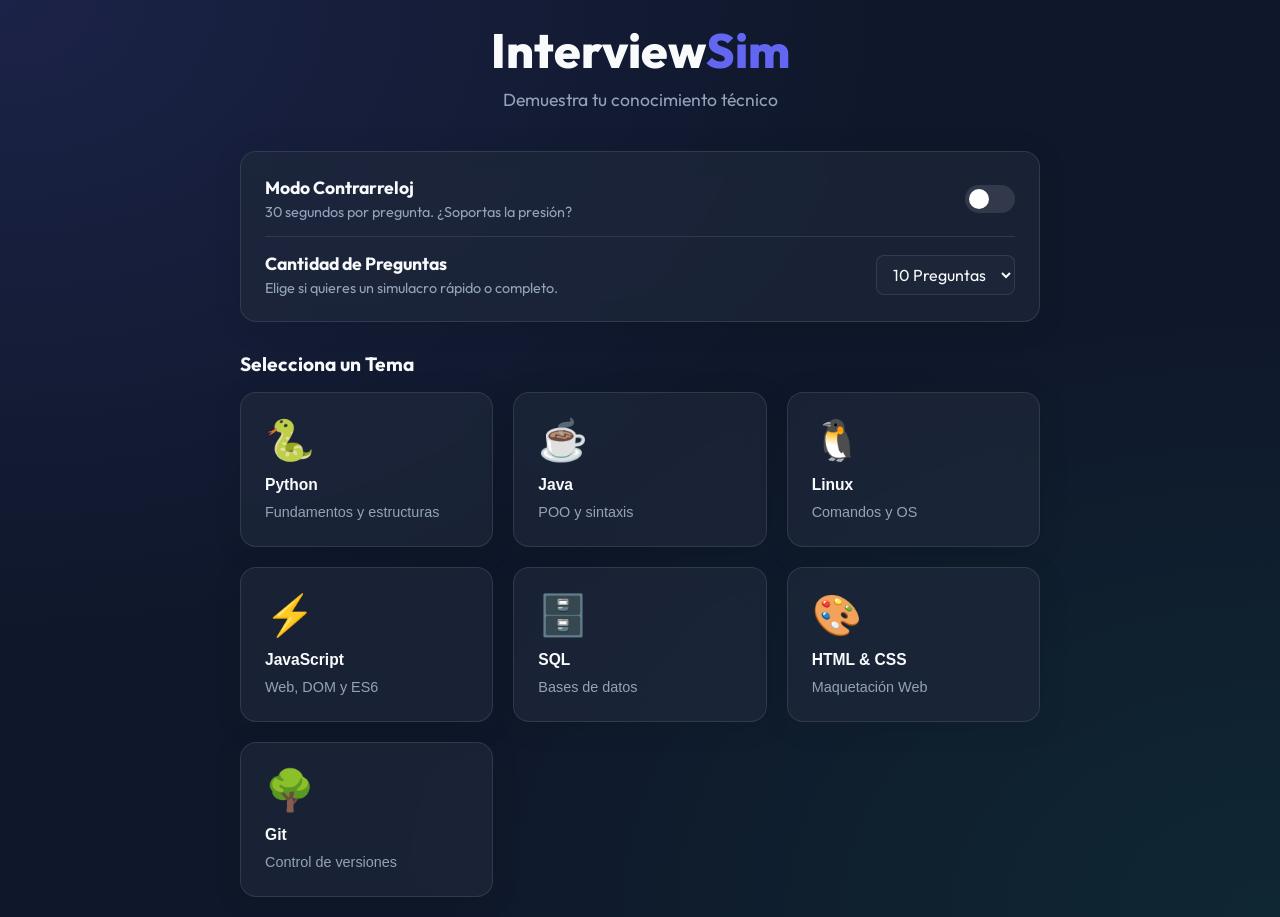
==== index.html @ ab964ead "Primera subida de datos" ====
<!DOCTYPE html>
<html lang="es">
<head>
    <meta charset="UTF-8">
    <meta name="viewport" content="width=device-width, initial-scale=1.0">
    <title>InterviewSim | Simulador de Entrevistas</title>
    <link href="https://fonts.googleapis.com/css2?family=Outfit:wght@300;400;600;800&display=swap" rel="stylesheet">
    <link rel="stylesheet" href="style.css">
</head>
<body>
    <div id="app-container">
        
        <!-- Pantalla de Inicio -->
        <div id="start-screen" class="screen active">
            <header>
                <h1>Interview<span class="highlight">Sim</span></h1>
                <p>Demuestra tu conocimiento técnico</p>
            </header>
            
            <div class="settings-card glass-panel">
                <div class="setting-row">
                    <div class="setting-info">
                        <h3>Modo Contrarreloj</h3>
                        <p>30 segundos por pregunta. ¿Soportas la presión?</p>
                    </div>
                    <label class="switch">
                        <input type="checkbox" id="timer-toggle">
                        <span class="slider round"></span>
                    </label>
                </div>
                <div class="setting-row" style="margin-top: 15px; border-top: 1px solid rgba(255,255,255,0.1); padding-top: 15px;">
                    <div class="setting-info">
                        <h3>Cantidad de Preguntas</h3>
                        <p>Elige si quieres un simulacro rápido o completo.</p>
                    </div>
                    <select id="question-count-select" class="custom-select">
                        <option value="5">5 Preguntas</option>
                        <option value="10" selected>10 Preguntas</option>
                    </select>
                </div>
            </div>

            <h3 class="section-title">Selecciona un Tema</h3>
            <div class="topics-grid">
                <button class="topic-card glass-panel" data-topic="python">
                    <div class="icon">🐍</div>
                    <h3>Python</h3>
                    <p>Fundamentos y estructuras</p>
                </button>
                <button class="topic-card glass-panel" data-topic="java">
                    <div class="icon">☕</div>
                    <h3>Java</h3>
                    <p>POO y sintaxis</p>
                </button>
                <button class="topic-card glass-panel" data-topic="linux">
                    <div class="icon">🐧</div>
                    <h3>Linux</h3>
                    <p>Comandos y OS</p>
                </button>
                <button class="topic-card glass-panel" data-topic="javascript">
                    <div class="icon">⚡</div>
                    <h3>JavaScript</h3>
                    <p>Web, DOM y ES6</p>
                </button>
                <button class="topic-card glass-panel" data-topic="sql">
                    <div class="icon">🗄️</div>
                    <h3>SQL</h3>
                    <p>Bases de datos</p>
                </button>
                <button class="topic-card glass-panel" data-topic="htmlcss">
                    <div class="icon">🎨</div>
                    <h3>HTML & CSS</h3>
                    <p>Maquetación Web</p>
                </button>
                <button class="topic-card glass-panel" data-topic="git">
                    <div class="icon">🌳</div>
                    <h3>Git</h3>
                    <p>Control de versiones</p>
                </button>
            </div>
        </div>

        <!-- Pantalla de Pregunta -->
        <div id="quiz-screen" class="screen">
            <div class="quiz-header">
                <div class="progress-info">
                    <span id="question-counter">Pregunta 1 de 5</span>
                    <span id="topic-badge" class="badge">Tema</span>
                </div>
                <div class="progress-bar-bg">
                    <div id="progress-bar-fill"></div>
                </div>
                <div id="timer-container" class="timer-badge hidden">
                    ⏱ <span id="timer-display">30</span>s
                </div>
            </div>
            
            <div class="question-container glass-panel">
                <h2 id="question-text">¿Cargando pregunta?</h2>
                <div id="options-container" class="options-grid">
                    <!-- Opciones inyectadas por JS -->
                </div>
                <div id="feedback-container" class="feedback hidden">
                    <div id="feedback-icon"></div>
                    <p id="feedback-text"></p>
                </div>
            </div>
            
            <div class="quiz-footer">
                <button id="next-btn" class="btn primary hidden">Siguiente</button>
            </div>
        </div>

        <!-- Pantalla de Resultados -->
        <div id="result-screen" class="screen">
            <div class="result-card glass-panel">
                <h2>¡Simulación Finalizada!</h2>
                
                <div class="score-circle">
                    <div class="score-content">
                        <span id="score-number">0</span>
                        <span class="score-divisor">/</span>
                        <span id="total-number">0</span>
                    </div>
                </div>
                
                <h3 id="score-message">Evaluando tu perfil...</h3>
                
                <div id="review-container" class="review-section">
                    <h4>Desglose Técnico:</h4>
                    <div id="review-list">
                        <!-- Items de revisión inyectados por JS -->
                    </div>
                </div>

                <button id="restart-btn" class="btn primary full-width">Volver al Inicio</button>
            </div>
        </div>

    </div>
    
    <script src="data.js"></script>
    <script src="app.js"></script>
</body>
</html>
---- style.css ----
:root {
    --bg-color: #0f172a;
    --panel-bg: rgba(30, 41, 59, 0.7);
    --panel-border: rgba(255, 255, 255, 0.1);
    --text-primary: #f8fafc;
    --text-secondary: #94a3b8;
    --primary-color: #6366f1;
    --primary-hover: #4f46e5;
    --success-color: #10b981;
    --danger-color: #ef4444;
    --font-main: 'Outfit', sans-serif;
}

* {
    box-sizing: border-box;
    margin: 0;
    padding: 0;
}

body {
    font-family: var(--font-main);
    background-color: var(--bg-color);
    color: var(--text-primary);
    min-height: 100vh;
    display: flex;
    justify-content: center;
    align-items: center;
    background-image: 
        radial-gradient(at 0% 0%, rgba(99, 102, 241, 0.15) 0px, transparent 50%),
        radial-gradient(at 100% 100%, rgba(16, 185, 129, 0.1) 0px, transparent 50%);
    padding: 20px;
}

#app-container {
    width: 100%;
    max-width: 800px;
    position: relative;
    min-height: 500px;
}

.screen {
    display: none;
    animation: fadeIn 0.4s ease-out;
}

.screen.active {
    display: block;
}

@keyframes fadeIn {
    from { opacity: 0; transform: translateY(10px); }
    to { opacity: 1; transform: translateY(0); }
}

/* Glassmorphism utility */
.glass-panel {
    background: var(--panel-bg);
    backdrop-filter: blur(12px);
    -webkit-backdrop-filter: blur(12px);
    border: 1px solid var(--panel-border);
    border-radius: 16px;
    padding: 24px;
    box-shadow: 0 4px 30px rgba(0, 0, 0, 0.1);
}

header {
    text-align: center;
    margin-bottom: 40px;
}

h1 {
    font-size: 3rem;
    font-weight: 800;
    margin-bottom: 8px;
}

.highlight {
    color: var(--primary-color);
}

header p {
    color: var(--text-secondary);
    font-size: 1.1rem;
}

/* Settings */
.settings-card {
    margin-bottom: 30px;
}

.setting-row {
    display: flex;
    justify-content: space-between;
    align-items: center;
}

.setting-info h3 {
    margin-bottom: 4px;
    font-size: 1.1rem;
}

.setting-info p {
    color: var(--text-secondary);
    font-size: 0.9rem;
}

/* Toggle Switch */
.switch {
    position: relative;
    display: inline-block;
    width: 50px;
    height: 28px;
}

.switch input {
    opacity: 0;
    width: 0;
    height: 0;
}

.slider {
    position: absolute;
    cursor: pointer;
    top: 0; left: 0; right: 0; bottom: 0;
    background-color: var(--panel-border);
    transition: .4s;
}

.slider:before {
    position: absolute;
    content: "";
    height: 20px;
    width: 20px;
    left: 4px;
    bottom: 4px;
    background-color: white;
    transition: .4s;
}

input:checked + .slider {
    background-color: var(--primary-color);
}

input:checked + .slider:before {
    transform: translateX(22px);
}

.slider.round {
    border-radius: 34px;
}

.slider.round:before {
    border-radius: 50%;
}

/* Custom Select */
.custom-select {
    background: var(--panel-bg);
    color: var(--text-primary);
    border: 1px solid var(--panel-border);
    padding: 8px 12px;
    border-radius: 8px;
    font-family: var(--font-main);
    font-size: 1rem;
    outline: none;
    cursor: pointer;
}

.custom-select option {
    background: var(--bg-color);
    color: var(--text-primary);
}

/* Topics Grid */
.section-title {
    margin-bottom: 16px;
    font-size: 1.2rem;
}

.topics-grid {
    display: grid;
    grid-template-columns: repeat(auto-fit, minmax(200px, 1fr));
    gap: 20px;
}

.topic-card {
    cursor: pointer;
    text-align: left;
    color: inherit;
    transition: transform 0.2s, border-color 0.2s;
    display: block;
    width: 100%;
}

.topic-card:hover {
    transform: translateY(-5px);
    border-color: var(--primary-color);
}

.topic-card .icon {
    font-size: 2.5rem;
    margin-bottom: 12px;
}

.topic-card h3 {
    margin-bottom: 8px;
}

.topic-card p {
    color: var(--text-secondary);
    font-size: 0.9rem;
    line-height: 1.4;
}

/* Quiz Screen */
.quiz-header {
    display: flex;
    flex-wrap: wrap;
    justify-content: space-between;
    align-items: center;
    margin-bottom: 24px;
    gap: 12px;
}

.progress-info {
    display: flex;
    align-items: center;
    gap: 12px;
    width: 100%;
}

.badge {
    background: var(--primary-color);
    padding: 4px 10px;
    border-radius: 20px;
    font-size: 0.8rem;
    font-weight: 600;
}

.progress-bar-bg {
    width: 100%;
    height: 8px;
    background: var(--panel-bg);
    border-radius: 4px;
    overflow: hidden;
    margin-top: 10px;
}

#progress-bar-fill {
    height: 100%;
    background: var(--primary-color);
    width: 0%;
    transition: width 0.3s ease;
}

.timer-badge {
    background: rgba(239, 68, 68, 0.2);
    color: #fca5a5;
    padding: 6px 12px;
    border-radius: 20px;
    font-weight: bold;
    border: 1px solid rgba(239, 68, 68, 0.4);
}

.timer-badge.warning {
    animation: pulse 1s infinite;
}

@keyframes pulse {
    0% { opacity: 1; }
    50% { opacity: 0.5; }
    100% { opacity: 1; }
}

.question-container {
    margin-bottom: 24px;
}

#question-text {
    font-size: 1.4rem;
    margin-bottom: 24px;
    line-height: 1.4;
}

.options-grid {
    display: flex;
    flex-direction: column;
    gap: 12px;
}

.option-btn {
    background: var(--panel-bg);
    border: 1px solid var(--panel-border);
    color: var(--text-primary);
    padding: 16px 20px;
    border-radius: 12px;
    text-align: left;
    font-family: var(--font-main);
    font-size: 1rem;
    cursor: pointer;
    transition: all 0.2s;
}

.option-btn:hover:not(:disabled) {
    background: rgba(255, 255, 255, 0.05);
    border-color: var(--text-secondary);
}

.option-btn:disabled {
    cursor: not-allowed;
    opacity: 0.8;
}

.option-btn.correct {
    background: rgba(16, 185, 129, 0.2);
    border-color: var(--success-color);
}

.option-btn.wrong {
    background: rgba(239, 68, 68, 0.2);
    border-color: var(--danger-color);
}

.feedback {
    margin-top: 20px;
    padding: 16px;
    border-radius: 12px;
    background: rgba(255,255,255,0.05);
    border-left: 4px solid var(--primary-color);
}

.feedback p {
    line-height: 1.5;
}

.btn {
    font-family: var(--font-main);
    padding: 14px 28px;
    border-radius: 12px;
    border: none;
    font-size: 1.1rem;
    font-weight: 600;
    cursor: pointer;
    transition: background 0.2s, transform 0.1s;
}

.btn:active {
    transform: scale(0.98);
}

.btn.primary {
    background: var(--primary-color);
    color: white;
}

.btn.primary:hover {
    background: var(--primary-hover);
}

.btn.full-width {
    width: 100%;
}

.hidden {
    display: none !important;
}

.quiz-footer {
    display: flex;
    justify-content: flex-end;
}

/* Result Screen */
.result-card {
    text-align: center;
}

.score-circle {
    width: 150px;
    height: 150px;
    border-radius: 50%;
    background: conic-gradient(var(--primary-color) 0%, transparent 0%);
    margin: 30px auto;
    display: flex;
    align-items: center;
    justify-content: center;
    position: relative;
}

.score-circle::before {
    content: "";
    position: absolute;
    inset: 10px;
    background: var(--panel-bg); /* Adjusted so it looks better inside glass panel */
    border-radius: 50%;
}

.score-content {
    position: relative;
    z-index: 1;
    font-size: 2.5rem;
    font-weight: 800;
}

.score-divisor {
    font-size: 1.5rem;
    color: var(--text-secondary);
}

#total-number {
    font-size: 1.5rem;
    color: var(--text-secondary);
}

#score-message {
    margin-bottom: 30px;
    color: var(--text-secondary);
}

.review-section {
    text-align: left;
    margin-bottom: 30px;
    max-height: 300px;
    overflow-y: auto;
    padding-right: 10px;
}

.review-section h4 {
    margin-bottom: 15px;
}

.review-item {
    background: rgba(0,0,0,0.2);
    padding: 15px;
    border-radius: 8px;
    margin-bottom: 10px;
    border-left: 4px solid var(--danger-color);
}

.review-item.correct {
    border-left-color: var(--success-color);
}

.review-item p {
    margin-bottom: 8px;
    font-size: 0.95rem;
}

.review-item .explanation {
    color: var(--text-secondary);
    font-size: 0.85rem;
}

/* Custom scrollbar for review section */
.review-section::-webkit-scrollbar {
    width: 6px;
}
.review-section::-webkit-scrollbar-track {
    background: rgba(255,255,255,0.05);
    border-radius: 4px;
}
.review-section::-webkit-scrollbar-thumb {
    background: var(--primary-color);
    border-radius: 4px;
}
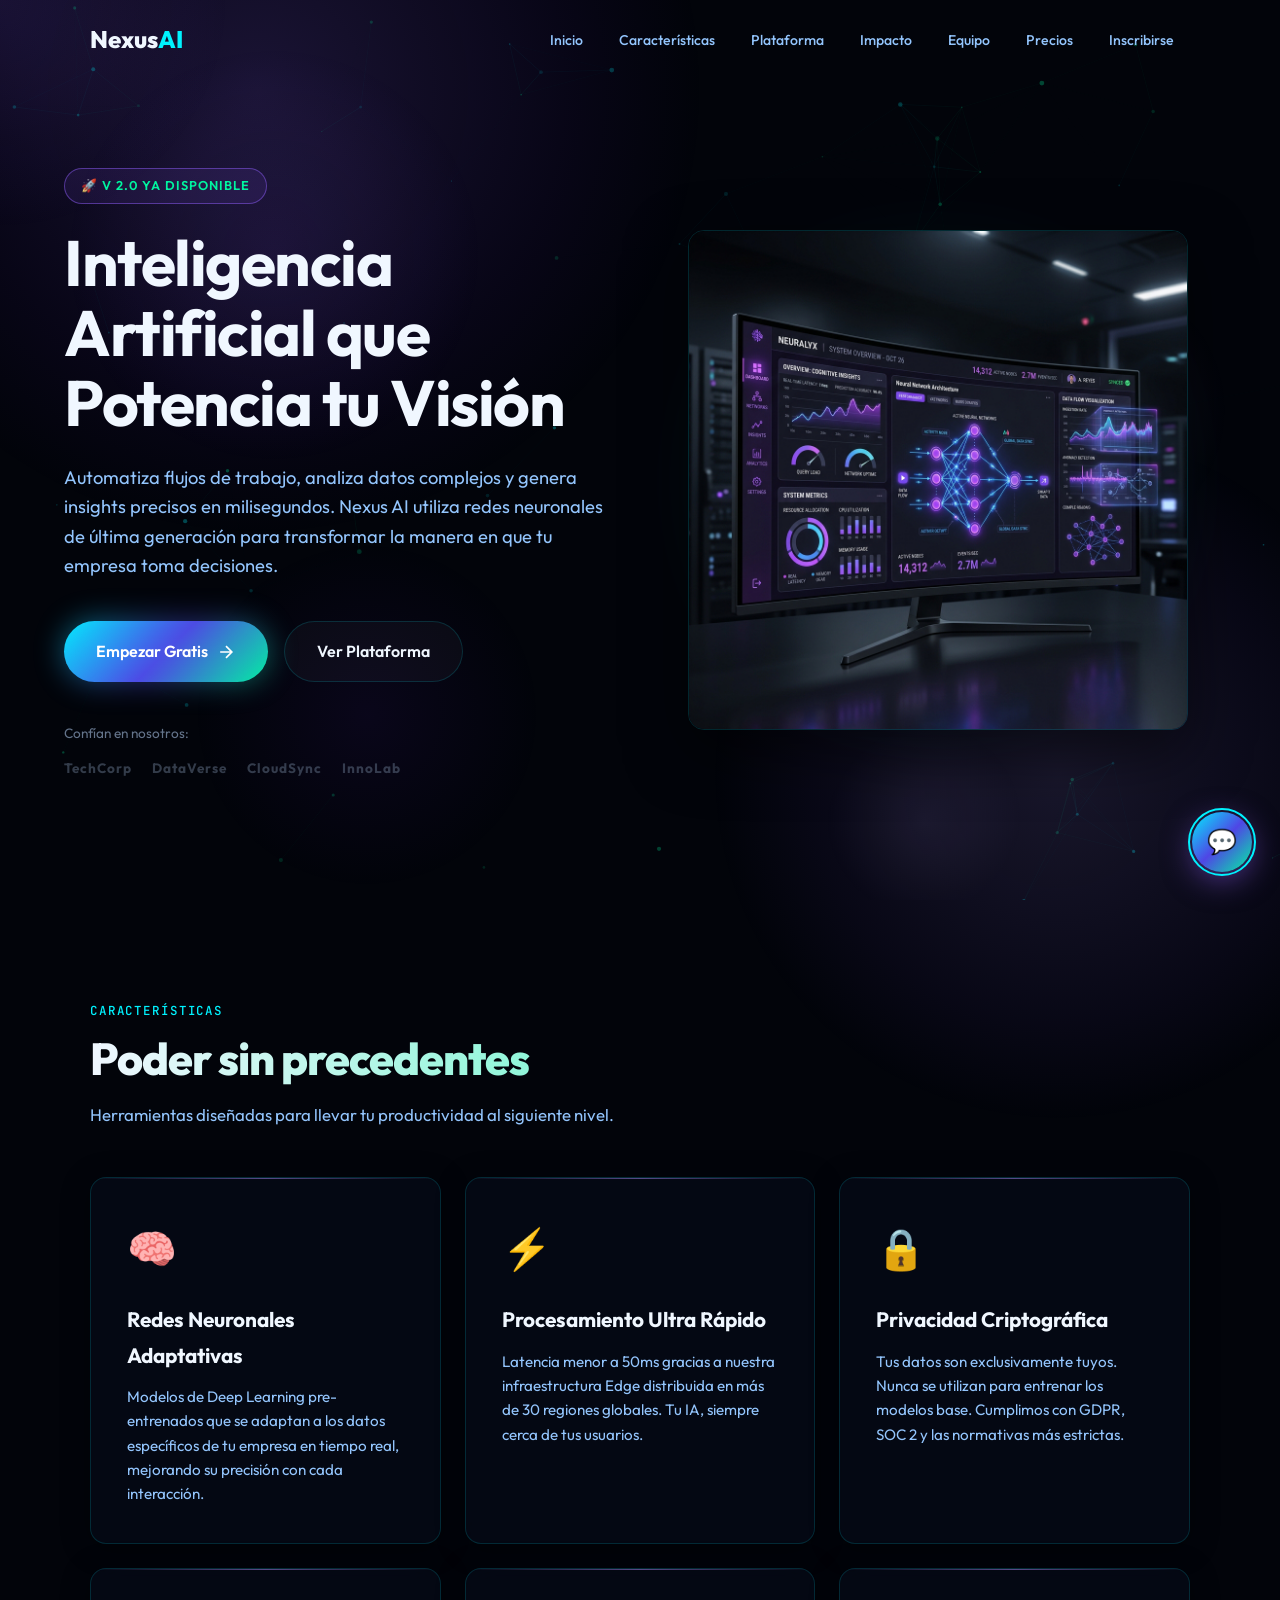
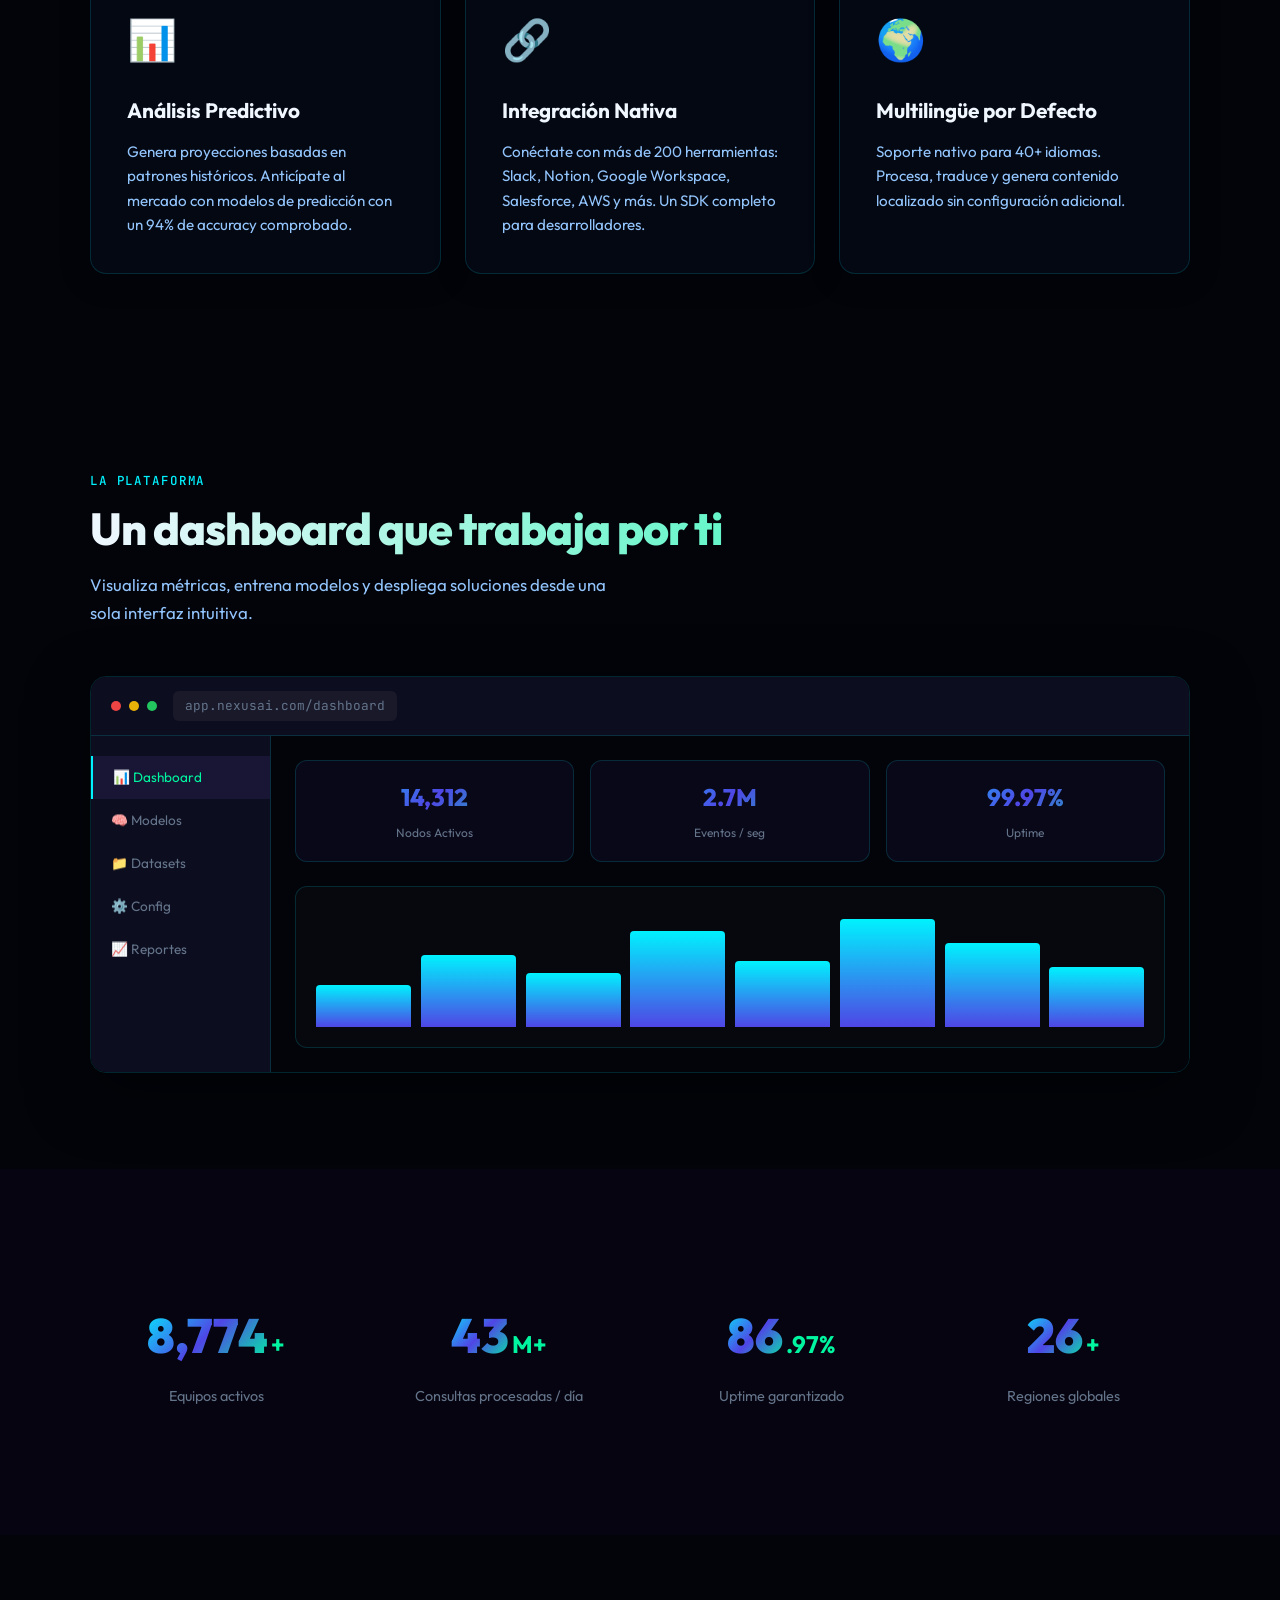
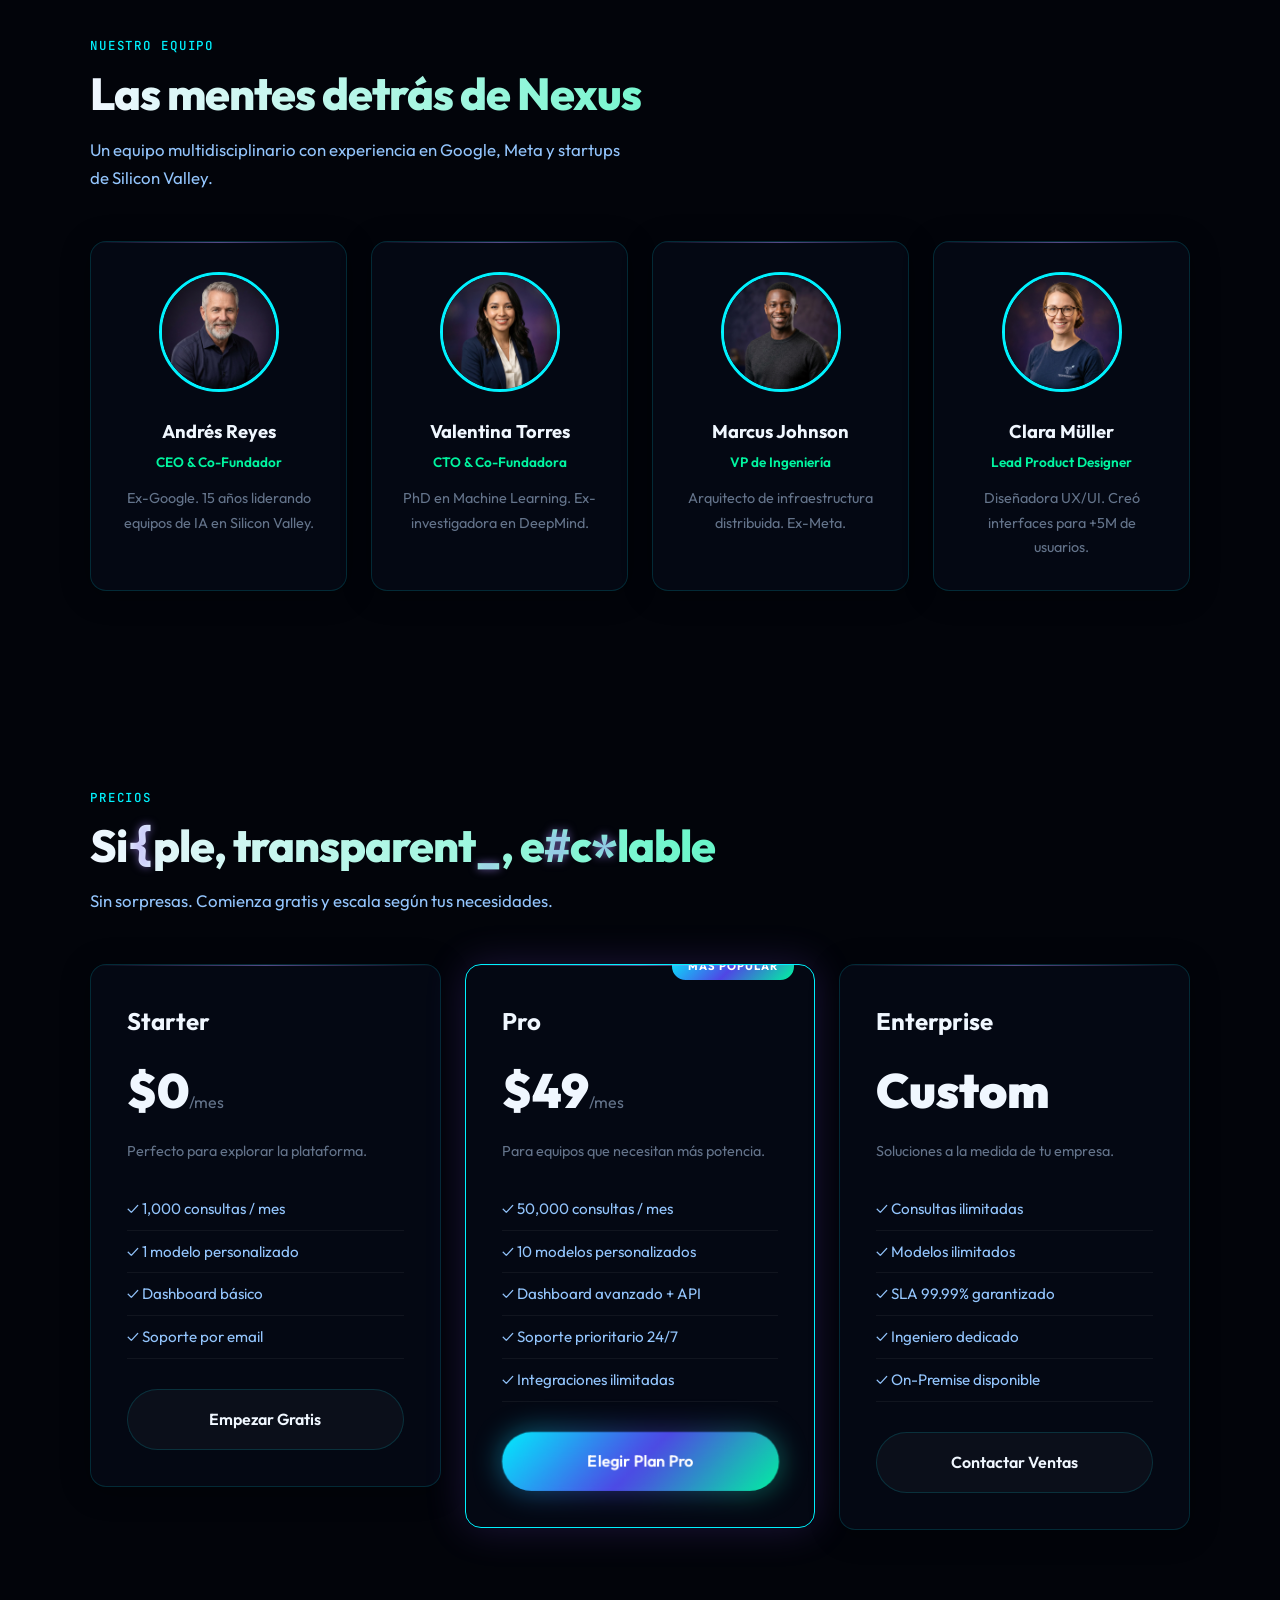
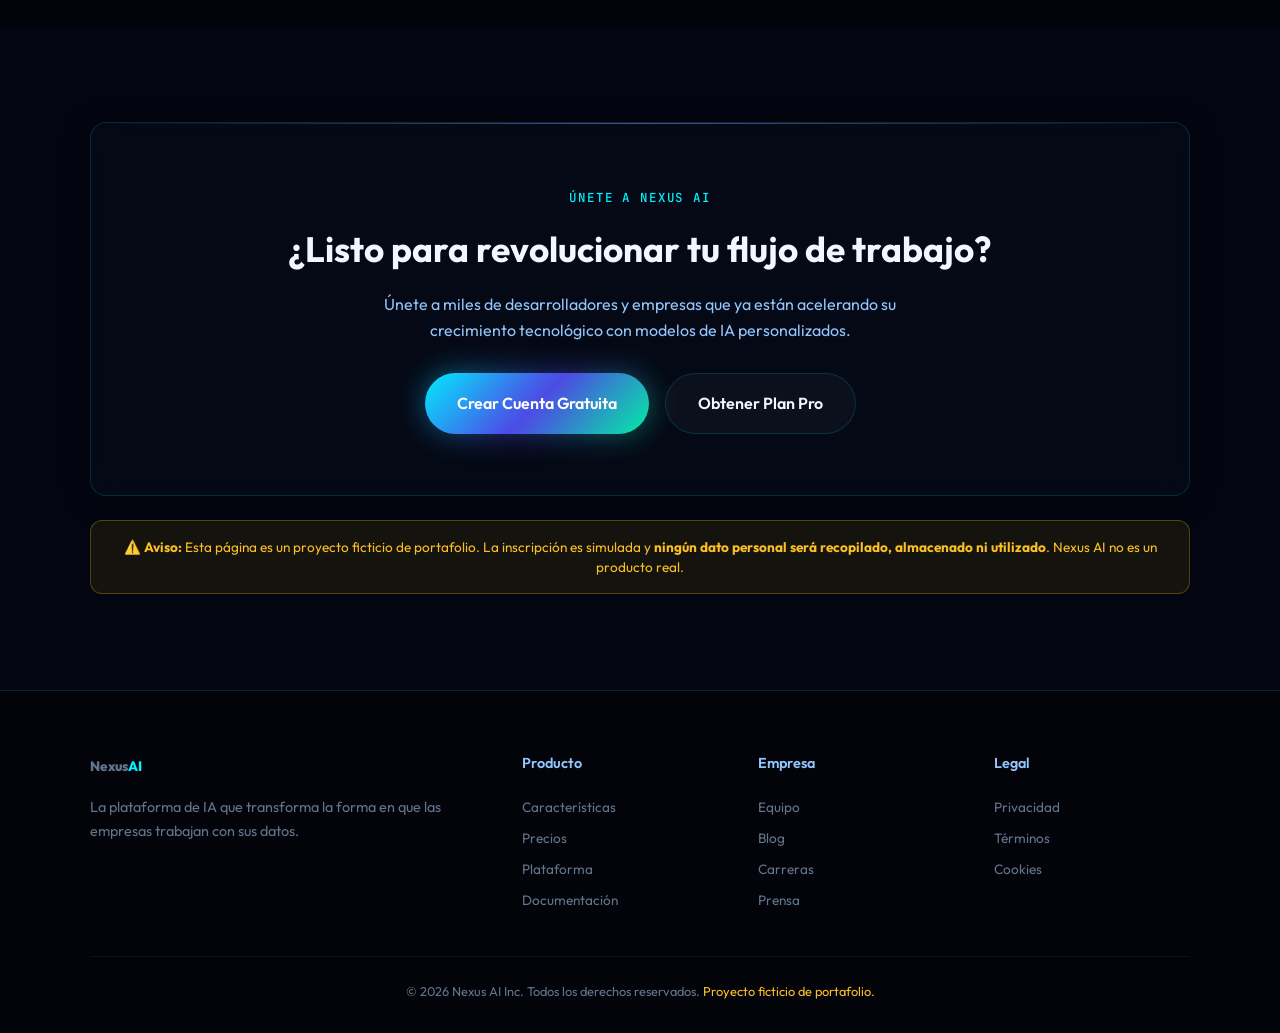
==== commit 6d852ad9: "NexusAI v.105" ====
--- a/index.html
+++ b/index.html
@@ -3,143 +3,381 @@
 <head>
     <meta charset="UTF-8">
     <meta name="viewport" content="width=device-width, initial-scale=1.0">
-    <title>InterviewSim | Simulador de Entrevistas</title>
-    <link href="https://fonts.googleapis.com/css2?family=Outfit:wght@300;400;600;800&display=swap" rel="stylesheet">
+    <title>Nexus AI | Inteligencia Artificial para Empresas</title>
+    <meta name="description" content="Nexus AI — La plataforma de inteligencia artificial que potencia tu visión empresarial. Automatiza flujos, analiza datos y genera insights en milisegundos.">
+    <link rel="preconnect" href="https://fonts.googleapis.com">
+    <link rel="preconnect" href="https://fonts.gstatic.com" crossorigin>
+    <link href="https://fonts.googleapis.com/css2?family=Outfit:wght@300;400;500;600;700;800;900&family=JetBrains+Mono:wght@400;500&display=swap" rel="stylesheet">
     <link rel="stylesheet" href="style.css">
 </head>
 <body>
-    <div id="app-container">
-        
-        <!-- Pantalla de Inicio -->
-        <div id="start-screen" class="screen active">
-            <header>
-                <h1>Interview<span class="highlight">Sim</span></h1>
-                <p>Demuestra tu conocimiento técnico</p>
-            </header>
-            
-            <div class="settings-card glass-panel">
-                <div class="setting-row">
-                    <div class="setting-info">
-                        <h3>Modo Contrarreloj</h3>
-                        <p>30 segundos por pregunta. ¿Soportas la presión?</p>
-                    </div>
-                    <label class="switch">
-                        <input type="checkbox" id="timer-toggle">
-                        <span class="slider round"></span>
-                    </label>
-                </div>
-                <div class="setting-row" style="margin-top: 15px; border-top: 1px solid rgba(255,255,255,0.1); padding-top: 15px;">
-                    <div class="setting-info">
-                        <h3>Cantidad de Preguntas</h3>
-                        <p>Elige si quieres un simulacro rápido o completo.</p>
-                    </div>
-                    <select id="question-count-select" class="custom-select">
-                        <option value="5">5 Preguntas</option>
-                        <option value="10" selected>10 Preguntas</option>
-                    </select>
-                </div>
-            </div>
-
-            <h3 class="section-title">Selecciona un Tema</h3>
-            <div class="topics-grid">
-                <button class="topic-card glass-panel" data-topic="python">
-                    <div class="icon">🐍</div>
-                    <h3>Python</h3>
-                    <p>Fundamentos y estructuras</p>
-                </button>
-                <button class="topic-card glass-panel" data-topic="java">
-                    <div class="icon">☕</div>
-                    <h3>Java</h3>
-                    <p>POO y sintaxis</p>
-                </button>
-                <button class="topic-card glass-panel" data-topic="linux">
-                    <div class="icon">🐧</div>
-                    <h3>Linux</h3>
-                    <p>Comandos y OS</p>
-                </button>
-                <button class="topic-card glass-panel" data-topic="javascript">
-                    <div class="icon">⚡</div>
-                    <h3>JavaScript</h3>
-                    <p>Web, DOM y ES6</p>
-                </button>
-                <button class="topic-card glass-panel" data-topic="sql">
-                    <div class="icon">🗄️</div>
-                    <h3>SQL</h3>
-                    <p>Bases de datos</p>
-                </button>
-                <button class="topic-card glass-panel" data-topic="htmlcss">
-                    <div class="icon">🎨</div>
-                    <h3>HTML & CSS</h3>
-                    <p>Maquetación Web</p>
-                </button>
-                <button class="topic-card glass-panel" data-topic="git">
-                    <div class="icon">🌳</div>
-                    <h3>Git</h3>
-                    <p>Control de versiones</p>
-                </button>
-            </div>
-        </div>
-
-        <!-- Pantalla de Pregunta -->
-        <div id="quiz-screen" class="screen">
-            <div class="quiz-header">
-                <div class="progress-info">
-                    <span id="question-counter">Pregunta 1 de 5</span>
-                    <span id="topic-badge" class="badge">Tema</span>
-                </div>
-                <div class="progress-bar-bg">
-                    <div id="progress-bar-fill"></div>
-                </div>
-                <div id="timer-container" class="timer-badge hidden">
-                    ⏱ <span id="timer-display">30</span>s
-                </div>
-            </div>
-            
-            <div class="question-container glass-panel">
-                <h2 id="question-text">¿Cargando pregunta?</h2>
-                <div id="options-container" class="options-grid">
-                    <!-- Opciones inyectadas por JS -->
-                </div>
-                <div id="feedback-container" class="feedback hidden">
-                    <div id="feedback-icon"></div>
-                    <p id="feedback-text"></p>
-                </div>
-            </div>
-            
-            <div class="quiz-footer">
-                <button id="next-btn" class="btn primary hidden">Siguiente</button>
-            </div>
-        </div>
-
-        <!-- Pantalla de Resultados -->
-        <div id="result-screen" class="screen">
-            <div class="result-card glass-panel">
-                <h2>¡Simulación Finalizada!</h2>
-                
-                <div class="score-circle">
-                    <div class="score-content">
-                        <span id="score-number">0</span>
-                        <span class="score-divisor">/</span>
-                        <span id="total-number">0</span>
-                    </div>
-                </div>
-                
-                <h3 id="score-message">Evaluando tu perfil...</h3>
-                
-                <div id="review-container" class="review-section">
-                    <h4>Desglose Técnico:</h4>
-                    <div id="review-list">
-                        <!-- Items de revisión inyectados por JS -->
-                    </div>
-                </div>
-
-                <button id="restart-btn" class="btn primary full-width">Volver al Inicio</button>
-            </div>
-        </div>
-
+
+    <!-- Cursor Glow Effect -->
+    <div id="cursor-glow"></div>
+
+    <!-- Particle Canvas Background -->
+    <canvas id="particle-canvas"></canvas>
+
+    <!-- Floating Background Blobs -->
+    <div class="global-shapes" aria-hidden="true">
+        <div class="gs gs-1"></div>
+        <div class="gs gs-2"></div>
+        <div class="gs gs-3"></div>
+        <div class="gs gs-4"></div>
+        <div class="gs gs-5"></div>
     </div>
-    
-    <script src="data.js"></script>
+
+    <!-- Navbar -->
+    <nav id="navbar">
+        <div class="nav-container">
+            <a href="#home" class="nav-logo">Nexus<span>AI</span></a>
+            <div class="menu-toggle" id="mobile-menu">
+                <span class="bar"></span>
+                <span class="bar"></span>
+                <span class="bar"></span>
+            </div>
+            <ul class="nav-menu">
+                <li><a href="#home">Inicio</a></li>
+                <li><a href="#features">Características</a></li>
+                <li><a href="#demo">Plataforma</a></li>
+                <li><a href="#stats">Impacto</a></li>
+                <li><a href="#team">Equipo</a></li>
+                <li><a href="#pricing">Precios</a></li>
+                <li><a href="signup.html?plan=starter">Inscribirse</a></li>
+            </ul>
+        </div>
+    </nav>
+
+    <main>
+        <!-- Hero Section -->
+        <section class="hero" id="home">
+            <div class="hero-content">
+                <div class="badge fade-up">🚀 V 2.0 YA DISPONIBLE</div>
+                <h1 class="fade-up delay-1">Inteligencia Artificial que <br><span class="gradient-text">Potencia tu Visión</span></h1>
+                <p class="hero-desc fade-up delay-2">Automatiza flujos de trabajo, analiza datos complejos y genera insights precisos en milisegundos. Nexus AI utiliza redes neuronales de última generación para transformar la manera en que tu empresa toma decisiones.</p>
+                <div class="hero-buttons fade-up delay-3">
+                    <a href="signup.html?plan=starter" class="btn primary-btn glow-effect">Empezar Gratis <svg width="20" height="20" viewBox="0 0 24 24" fill="none" stroke="currentColor" stroke-width="2"><path d="M5 12h14M12 5l7 7-7 7"/></svg></a>
+                    <a href="#demo" class="btn secondary-btn">Ver Plataforma</a>
+                </div>
+                <div class="hero-trust fade-up delay-4">
+                    <span>Confían en nosotros:</span>
+                    <div class="trust-logos">
+                        <span class="trust-logo">TechCorp</span>
+                        <span class="trust-logo">DataVerse</span>
+                        <span class="trust-logo">CloudSync</span>
+                        <span class="trust-logo">InnoLab</span>
+                    </div>
+                </div>
+            </div>
+            <div class="hero-visual fade-up delay-4">
+                <img src="assets/hero-dashboard.png" alt="Nexus AI Dashboard" class="hero-img">
+                <div class="glow-orb"></div>
+            </div>
+        </section>
+
+        <!-- Features Section -->
+        <section class="features" id="features">
+            <div class="section-inner">
+                <span class="section-label">CARACTERÍSTICAS</span>
+                <h2 class="section-title fade-in-scroll">Poder sin precedentes</h2>
+                <p class="section-subtitle fade-in-scroll">Herramientas diseñadas para llevar tu productividad al siguiente nivel.</p>
+                <div class="features-grid">
+                    <div class="feature-card glass-panel fade-in-scroll">
+                        <div class="feature-icon">🧠</div>
+                        <h3>Redes Neuronales Adaptativas</h3>
+                        <p>Modelos de Deep Learning pre-entrenados que se adaptan a los datos específicos de tu empresa en tiempo real, mejorando su precisión con cada interacción.</p>
+                    </div>
+                    <div class="feature-card glass-panel fade-in-scroll">
+                        <div class="feature-icon">⚡</div>
+                        <h3>Procesamiento Ultra Rápido</h3>
+                        <p>Latencia menor a 50ms gracias a nuestra infraestructura Edge distribuida en más de 30 regiones globales. Tu IA, siempre cerca de tus usuarios.</p>
+                    </div>
+                    <div class="feature-card glass-panel fade-in-scroll">
+                        <div class="feature-icon">🔒</div>
+                        <h3>Privacidad Criptográfica</h3>
+                        <p>Tus datos son exclusivamente tuyos. Nunca se utilizan para entrenar los modelos base. Cumplimos con GDPR, SOC 2 y las normativas más estrictas.</p>
+                    </div>
+                    <div class="feature-card glass-panel fade-in-scroll">
+                        <div class="feature-icon">📊</div>
+                        <h3>Análisis Predictivo</h3>
+                        <p>Genera proyecciones basadas en patrones históricos. Anticípate al mercado con modelos de predicción con un 94% de accuracy comprobado.</p>
+                    </div>
+                    <div class="feature-card glass-panel fade-in-scroll">
+                        <div class="feature-icon">🔗</div>
+                        <h3>Integración Nativa</h3>
+                        <p>Conéctate con más de 200 herramientas: Slack, Notion, Google Workspace, Salesforce, AWS y más. Un SDK completo para desarrolladores.</p>
+                    </div>
+                    <div class="feature-card glass-panel fade-in-scroll">
+                        <div class="feature-icon">🌍</div>
+                        <h3>Multilingüe por Defecto</h3>
+                        <p>Soporte nativo para 40+ idiomas. Procesa, traduce y genera contenido localizado sin configuración adicional.</p>
+                    </div>
+                </div>
+            </div>
+        </section>
+
+        <!-- Platform Demo Section -->
+        <section class="demo-section" id="demo">
+            <div class="section-inner">
+                <span class="section-label">LA PLATAFORMA</span>
+                <h2 class="section-title fade-in-scroll">Un dashboard que trabaja por ti</h2>
+                <p class="section-subtitle fade-in-scroll">Visualiza métricas, entrena modelos y despliega soluciones desde una sola interfaz intuitiva.</p>
+                <div class="demo-visual fade-in-scroll">
+                    <div class="demo-window">
+                        <div class="window-header">
+                            <div class="window-dots">
+                                <span class="dot red"></span>
+                                <span class="dot yellow"></span>
+                                <span class="dot green"></span>
+                            </div>
+                            <span class="window-url">app.nexusai.com/dashboard</span>
+                        </div>
+                        <div class="window-body">
+                            <div class="demo-sidebar">
+                                <div class="sidebar-item active">📊 Dashboard</div>
+                                <div class="sidebar-item">🧠 Modelos</div>
+                                <div class="sidebar-item">📁 Datasets</div>
+                                <div class="sidebar-item">⚙️ Config</div>
+                                <div class="sidebar-item">📈 Reportes</div>
+                            </div>
+                            <div class="demo-content">
+                                <div class="demo-stat-row">
+                                    <div class="demo-stat-card">
+                                        <span class="demo-stat-number">14,312</span>
+                                        <span class="demo-stat-label">Nodos Activos</span>
+                                    </div>
+                                    <div class="demo-stat-card">
+                                        <span class="demo-stat-number">2.7M</span>
+                                        <span class="demo-stat-label">Eventos / seg</span>
+                                    </div>
+                                    <div class="demo-stat-card">
+                                        <span class="demo-stat-number">99.97%</span>
+                                        <span class="demo-stat-label">Uptime</span>
+                                    </div>
+                                </div>
+                                <div class="demo-chart-area">
+                                    <div class="chart-bar-group">
+                                        <div class="chart-bar" style="--h: 35%"></div>
+                                        <div class="chart-bar" style="--h: 60%"></div>
+                                        <div class="chart-bar" style="--h: 45%"></div>
+                                        <div class="chart-bar" style="--h: 80%"></div>
+                                        <div class="chart-bar" style="--h: 55%"></div>
+                                        <div class="chart-bar" style="--h: 90%"></div>
+                                        <div class="chart-bar" style="--h: 70%"></div>
+                                        <div class="chart-bar" style="--h: 50%"></div>
+                                    </div>
+                                </div>
+                            </div>
+                        </div>
+                    </div>
+                </div>
+            </div>
+        </section>
+
+        <!-- Stats Section -->
+        <section class="stats-section" id="stats">
+            <div class="section-inner">
+                <div class="stats-grid">
+                    <div class="stat-box fade-in-scroll">
+                        <span class="stat-number" data-count="10000">0</span>
+                        <span class="stat-suffix">+</span>
+                        <span class="stat-label">Equipos activos</span>
+                    </div>
+                    <div class="stat-box fade-in-scroll">
+                        <span class="stat-number" data-count="50">0</span>
+                        <span class="stat-suffix">M+</span>
+                        <span class="stat-label">Consultas procesadas / día</span>
+                    </div>
+                    <div class="stat-box fade-in-scroll">
+                        <span class="stat-number" data-count="99">0</span>
+                        <span class="stat-suffix">.97%</span>
+                        <span class="stat-label">Uptime garantizado</span>
+                    </div>
+                    <div class="stat-box fade-in-scroll">
+                        <span class="stat-number" data-count="30">0</span>
+                        <span class="stat-suffix">+</span>
+                        <span class="stat-label">Regiones globales</span>
+                    </div>
+                </div>
+            </div>
+        </section>
+
+        <!-- Team Section -->
+        <section class="team-section" id="team">
+            <div class="section-inner">
+                <span class="section-label">NUESTRO EQUIPO</span>
+                <h2 class="section-title fade-in-scroll">Las mentes detrás de Nexus</h2>
+                <p class="section-subtitle fade-in-scroll">Un equipo multidisciplinario con experiencia en Google, Meta y startups de Silicon Valley.</p>
+                <div class="team-grid">
+                    <div class="team-card glass-panel fade-in-scroll">
+                        <img src="assets/team4.png" alt="Andrés Reyes" class="team-photo">
+                        <h3>Andrés Reyes</h3>
+                        <span class="team-role">CEO & Co-Fundador</span>
+                        <p>Ex-Google. 15 años liderando equipos de IA en Silicon Valley.</p>
+                    </div>
+                    <div class="team-card glass-panel fade-in-scroll">
+                        <img src="assets/team1.png" alt="Valentina Torres" class="team-photo">
+                        <h3>Valentina Torres</h3>
+                        <span class="team-role">CTO & Co-Fundadora</span>
+                        <p>PhD en Machine Learning. Ex-investigadora en DeepMind.</p>
+                    </div>
+                    <div class="team-card glass-panel fade-in-scroll">
+                        <img src="assets/team2.png" alt="Marcus Johnson" class="team-photo">
+                        <h3>Marcus Johnson</h3>
+                        <span class="team-role">VP de Ingeniería</span>
+                        <p>Arquitecto de infraestructura distribuida. Ex-Meta.</p>
+                    </div>
+                    <div class="team-card glass-panel fade-in-scroll">
+                        <img src="assets/team3.png" alt="Clara Müller" class="team-photo">
+                        <h3>Clara Müller</h3>
+                        <span class="team-role">Lead Product Designer</span>
+                        <p>Diseñadora UX/UI. Creó interfaces para +5M de usuarios.</p>
+                    </div>
+                </div>
+            </div>
+        </section>
+
+        <!-- Pricing Section -->
+        <section class="pricing-section" id="pricing">
+            <div class="section-inner">
+                <span class="section-label">PRECIOS</span>
+                <h2 class="section-title fade-in-scroll">Simple, transparente, escalable</h2>
+                <p class="section-subtitle fade-in-scroll">Sin sorpresas. Comienza gratis y escala según tus necesidades.</p>
+                <div class="pricing-grid">
+                    <div class="pricing-card glass-panel fade-in-scroll">
+                        <h3>Starter</h3>
+                        <div class="price">$0<span>/mes</span></div>
+                        <p class="price-desc">Perfecto para explorar la plataforma.</p>
+                        <ul class="price-features">
+                            <li>✓ 1,000 consultas / mes</li>
+                            <li>✓ 1 modelo personalizado</li>
+                            <li>✓ Dashboard básico</li>
+                            <li>✓ Soporte por email</li>
+                        </ul>
+                        <a href="signup.html?plan=starter" class="btn secondary-btn full-width">Empezar Gratis</a>
+                    </div>
+                    <div class="pricing-card glass-panel featured fade-in-scroll">
+                        <div class="popular-badge">MÁS POPULAR</div>
+                        <h3>Pro</h3>
+                        <div class="price">$49<span>/mes</span></div>
+                        <p class="price-desc">Para equipos que necesitan más potencia.</p>
+                        <ul class="price-features">
+                            <li>✓ 50,000 consultas / mes</li>
+                            <li>✓ 10 modelos personalizados</li>
+                            <li>✓ Dashboard avanzado + API</li>
+                            <li>✓ Soporte prioritario 24/7</li>
+                            <li>✓ Integraciones ilimitadas</li>
+                        </ul>
+                        <a href="signup.html?plan=pro" class="btn primary-btn glow-effect full-width">Elegir Plan Pro</a>
+                    </div>
+                    <div class="pricing-card glass-panel fade-in-scroll">
+                        <h3>Enterprise</h3>
+                        <div class="price">Custom</div>
+                        <p class="price-desc">Soluciones a la medida de tu empresa.</p>
+                        <ul class="price-features">
+                            <li>✓ Consultas ilimitadas</li>
+                            <li>✓ Modelos ilimitados</li>
+                            <li>✓ SLA 99.99% garantizado</li>
+                            <li>✓ Ingeniero dedicado</li>
+                            <li>✓ On-Premise disponible</li>
+                        </ul>
+                        <a href="signup.html?plan=enterprise" class="btn secondary-btn full-width">Contactar Ventas</a>
+                    </div>
+                </div>
+            </div>
+        </section>
+
+        <!-- CTA Section -->
+        <section class="cta-section" id="signup">
+            <div class="section-inner">
+                <div class="cta-card glass-panel fade-in-scroll">
+                    <span class="section-label">ÚNETE A Nexus AI</span>
+                    <h2>¿Listo para revolucionar tu flujo de trabajo?</h2>
+                    <p>Únete a miles de desarrolladores y empresas que ya están acelerando su crecimiento tecnológico con modelos de IA personalizados.</p>
+                    <div class="cta-buttons">
+                        <a href="signup.html?plan=starter" class="btn primary-btn glow-effect">Crear Cuenta Gratuita</a>
+                        <a href="signup.html?plan=pro" class="btn secondary-btn">Obtener Plan Pro</a>
+                    </div>
+                </div>
+                <div class="disclaimer fade-in-scroll">
+                    <p>⚠️ <strong>Aviso:</strong> Esta página es un proyecto ficticio de portafolio. La inscripción es simulada y <strong>ningún dato personal será recopilado, almacenado ni utilizado</strong>. Nexus AI no es un producto real.</p>
+                </div>
+            </div>
+        </section>
+    </main>
+
+    <!-- Footer -->
+    <footer>
+        <div class="footer-content">
+            <div class="footer-col">
+                <a href="#home" class="nav-logo footer-logo">Nexus<span>AI</span></a>
+                <p>La plataforma de IA que transforma la forma en que las empresas trabajan con sus datos.</p>
+            </div>
+            <div class="footer-col">
+                <h4>Producto</h4>
+                <a href="#features">Características</a>
+                <a href="#pricing">Precios</a>
+                <a href="#demo">Plataforma</a>
+                <a href="#">Documentación</a>
+            </div>
+            <div class="footer-col">
+                <h4>Empresa</h4>
+                <a href="#team">Equipo</a>
+                <a href="#">Blog</a>
+                <a href="#">Carreras</a>
+                <a href="#">Prensa</a>
+            </div>
+            <div class="footer-col">
+                <h4>Legal</h4>
+                <a href="#">Privacidad</a>
+                <a href="#">Términos</a>
+                <a href="#">Cookies</a>
+            </div>
+        </div>
+        <div class="footer-bottom">
+            <p>© 2026 Nexus AI Inc. Todos los derechos reservados. <em>Proyecto ficticio de portafolio.</em></p>
+        </div>
+    </footer>
+
+    <!-- Success Modal -->
+    <div id="success-modal" class="modal-overlay">
+        <div class="modal-card">
+            <div class="modal-icon">🎉</div>
+            <h3>¡Inscripción Simulada con Éxito!</h3>
+            <p>Recuerda: esta es una <strong>demostración ficticia</strong>. Ningún dato ha sido enviado ni almacenado. ¡Gracias por explorar el proyecto!</p>
+            <button class="btn primary-btn" onclick="closeModal()">Entendido</button>
+        </div>
+    </div>
+
+    <!-- AI Chat Widget -->
+    <button id="chat-toggle" class="chat-toggle" aria-label="Abrir chat">
+        <span class="chat-toggle-icon">💬</span>
+        <span class="chat-toggle-close">✕</span>
+        <span class="chat-pulse"></span>
+    </button>
+
+    <div id="chat-widget" class="chat-widget">
+        <div class="chat-header">
+            <div class="chat-header-info">
+                <div class="chat-avatar">🤖</div>
+                <div>
+                    <h4>Nexus AI Assistant</h4>
+                    <span class="chat-status"><span class="status-dot"></span> Online</span>
+                </div>
+            </div>
+        </div>
+        <div id="chat-messages" class="chat-messages">
+            <div class="chat-msg bot">
+                <span>¡Hola! 👋 Bienvenido a Nexus AI. ¿Cómo te llamas?</span>
+            </div>
+        </div>
+        <div id="chat-chips" class="chat-chips" style="display: none;"></div>
+        <form id="chat-form" class="chat-input-area">
+            <input type="text" id="chat-input" placeholder="Escribe tu nombre..." autocomplete="off">
+            <button type="submit" class="chat-send">➤</button>
+        </form>
+    </div>
+
     <script src="app.js"></script>
 </body>
 </html>
--- a/style.css
+++ b/style.css
@@ -1,465 +1,605 @@
+@import url('https://fonts.googleapis.com/css2?family=Outfit:wght@300;400;500;600;700;800;900&family=JetBrains+Mono:wght@400;500&display=swap');
+
 :root {
-    --bg-color: #0f172a;
-    --panel-bg: rgba(30, 41, 59, 0.7);
-    --panel-border: rgba(255, 255, 255, 0.1);
-    --text-primary: #f8fafc;
-    --text-secondary: #94a3b8;
-    --primary-color: #6366f1;
-    --primary-hover: #4f46e5;
-    --success-color: #10b981;
-    --danger-color: #ef4444;
+    --bg-primary: #02040a;
+    --bg-secondary: #070c19;
+    --bg-card: rgba(7, 12, 25, 0.65);
+    --accent-purple: #00f2fe; /* Cyber Cyan */
+    --accent-purple-dark: #00b8d4;
+    --accent-purple-light: #00f5a0; /* Cyber Mint / Emerald */
+    --accent-blue: #4f46e5; /* Deep Electric Indigo */
+    --accent-cyan: #00f2fe; /* Electric Cyan */
+    --text-primary: #f0f7ff; /* Ice White */
+    --text-secondary: #93c5fd; /* Soft Digital Blue */
+    --text-muted: #64748b; /* Slate Muted */
+    --border-glass: rgba(0, 242, 254, 0.15); /* Electric Cyan Glowing Borders */
+    --gradient-hero: linear-gradient(135deg, #00f2fe 0%, #4f46e5 50%, #00f5a0 100%);
     --font-main: 'Outfit', sans-serif;
-}
-
-* {
-    box-sizing: border-box;
-    margin: 0;
-    padding: 0;
-}
+    --font-mono: 'JetBrains Mono', monospace;
+    --radius: 16px;
+    --transition: all 0.3s cubic-bezier(0.4, 0, 0.2, 1);
+}
+
+*, *::before, *::after { margin: 0; padding: 0; box-sizing: border-box; }
+html { scroll-behavior: smooth; font-size: 16px; }
 
 body {
     font-family: var(--font-main);
-    background-color: var(--bg-color);
+    background-color: var(--bg-primary);
     color: var(--text-primary);
-    min-height: 100vh;
+    line-height: 1.7;
+    overflow-x: hidden;
+}
+
+/* Background */
+body::before {
+    content: ''; position: fixed; top: -40%; left: -15%; width: 900px; height: 900px;
+    background: radial-gradient(circle, rgba(139,92,246,0.18) 0%, rgba(109,40,217,0.06) 50%, transparent 70%);
+    pointer-events: none; z-index: 0; animation: blob-drift 20s infinite alternate ease-in-out;
+}
+body::after {
+    content: ''; position: fixed; bottom: -25%; right: -10%; width: 700px; height: 700px;
+    background: radial-gradient(circle, rgba(167,139,250,0.14) 0%, rgba(139,92,246,0.05) 50%, transparent 70%);
+    pointer-events: none; z-index: 0; animation: blob-drift 25s infinite alternate-reverse ease-in-out;
+}
+@keyframes blob-drift { 0% { transform: translate(0,0) scale(1); } 100% { transform: translate(80px,60px) scale(1.15); } }
+
+#particle-canvas { position: fixed; top: 0; left: 0; width: 100%; height: 100%; z-index: 0; pointer-events: none; opacity: 0.4; }
+
+.global-shapes { position: fixed; inset: 0; pointer-events: none; z-index: 0; overflow: hidden; }
+.gs { position: absolute; border-radius: 50%; animation: gs-float linear infinite; }
+.gs-1 { width: 420px; height: 420px; top: 5vh; left: 5vw; background: radial-gradient(circle, rgba(139,92,246,0.10) 0%, transparent 70%); animation-duration: 30s; }
+.gs-2 { width: 280px; height: 280px; top: 30vh; right: 4vw; background: radial-gradient(circle, rgba(167,139,250,0.09) 0%, transparent 70%); border-radius: 40% 60% 55% 45%/45% 50% 50% 55%; animation-duration: 22s; animation-delay: -5s; }
+.gs-3 { width: 350px; height: 350px; top: 60vh; left: 15vw; background: radial-gradient(circle, rgba(109,40,217,0.08) 0%, transparent 70%); animation-duration: 26s; animation-delay: -10s; }
+.gs-4 { width: 200px; height: 200px; top: 80vh; right: 20vw; background: radial-gradient(circle, rgba(196,181,253,0.07) 0%, transparent 70%); border-radius: 60% 40%; animation-duration: 18s; }
+.gs-5 { width: 500px; height: 500px; top: 110vh; left: 50vw; background: radial-gradient(circle, rgba(139,92,246,0.08) 0%, transparent 70%); animation-duration: 34s; animation-delay: -8s; }
+@keyframes gs-float { 0% { transform: translateY(0) scale(1); } 50% { transform: translateY(-40px) scale(1.06); } 100% { transform: translateY(0) scale(1); } }
+
+::-webkit-scrollbar { width: 6px; }
+::-webkit-scrollbar-track { background: var(--bg-secondary); }
+::-webkit-scrollbar-thumb { background: var(--accent-purple); border-radius: 3px; }
+
+/* Cursor Glow */
+#cursor-glow {
+    position: fixed;
+    top: 0; left: 0;
+    width: 500px; height: 500px;
+    border-radius: 50%;
+    background: radial-gradient(circle, rgba(139, 92, 246, 0.12) 0%, rgba(139, 92, 246, 0.04) 40%, transparent 65%);
+    pointer-events: none;
+    z-index: 0;
+    transform: translate(-50%, -50%);
+    transition: width 0.4s ease, height 0.4s ease, background 0.4s ease;
+    will-change: transform;
+}
+
+/* Navbar */
+nav { position: fixed; top: 0; left: 0; right: 0; z-index: 1000; padding: 1.2rem 2rem; transition: var(--transition); }
+nav.scrolled { background: rgba(5,3,12,0.88); backdrop-filter: blur(24px); border-bottom: 1px solid rgba(139,92,246,0.2); padding: 0.85rem 2rem; }
+.nav-container { max-width: 1100px; margin: 0 auto; display: flex; align-items: center; justify-content: space-between; }
+.nav-logo { font-size: 1.5rem; font-weight: 800; text-decoration: none; color: var(--text-primary); font-family: var(--font-main); }
+.nav-logo span { color: var(--accent-purple); }
+.nav-menu { list-style: none; display: flex; align-items: center; gap: 0.25rem; }
+.nav-menu li a { text-decoration: none; color: var(--text-secondary); font-size: 0.88rem; font-weight: 500; padding: 0.45rem 1rem; border-radius: 50px; transition: var(--transition); }
+.nav-menu li a:hover { color: var(--accent-purple-light); background: rgba(139,92,246,0.08); }
+.menu-toggle { display: none; cursor: pointer; }
+.menu-toggle .bar { display: block; width: 22px; height: 2px; background: var(--text-primary); margin: 4px 0; border-radius: 2px; transition: var(--transition); }
+
+/* Utilities */
+h1,h2,h3,.nav-logo { font-family: var(--font-main); }
+.gradient-text { background: linear-gradient(90deg, var(--accent-blue), var(--accent-purple), #d946ef, var(--accent-blue)); -webkit-background-clip: text; background-clip: text; color: transparent; background-size: 300% auto; animation: gradientShift 5s ease-in-out infinite; }
+@keyframes gradientShift { 0% { background-position: 0% center; } 50% { background-position: 100% center; } 100% { background-position: 0% center; } }
+
+/* Shimmer on section titles */
+.section-title { background: linear-gradient(90deg, var(--text-primary) 0%, var(--accent-purple-light) 50%, var(--text-primary) 100%); background-size: 200% auto; -webkit-background-clip: text; background-clip: text; -webkit-text-fill-color: transparent; animation: shimmer-text 6s linear infinite; }
+@keyframes shimmer-text { 0% { background-position: 0% center; } 100% { background-position: 200% center; } }
+
+.glass-panel { background: var(--bg-card); backdrop-filter: blur(16px); border: 1px solid var(--border-glass); border-radius: var(--radius); box-shadow: 0 4px 30px rgba(0,0,0,0.3); position: relative; overflow: hidden; }
+/* Top shine line on every glass panel */
+.glass-panel::after { content: ''; position: absolute; top: 0; left: 0; right: 0; height: 1px; background: linear-gradient(90deg, transparent 0%, rgba(167,139,250,0.5) 50%, transparent 100%); pointer-events: none; }
+/* Sweep shine on hover */
+.glass-panel::before { content: ''; position: absolute; top: -50%; left: -50%; width: 200%; height: 200%; background: linear-gradient(45deg, transparent 40%, rgba(139,92,246,0.06) 50%, transparent 60%); transform: translateX(-100%); transition: none; pointer-events: none; z-index: 1; }
+.glass-panel:hover::before { transform: translateX(100%); transition: transform 0.8s ease; }
+
+.btn { font-family: var(--font-main); padding: 12px 24px; border-radius: 50px; border: none; font-weight: 600; cursor: pointer; transition: var(--transition); display: inline-flex; align-items: center; gap: 8px; text-decoration: none; font-size: 1rem; }
+.primary-btn { background: var(--gradient-hero); color: white; padding: 16px 32px; }
+.primary-btn.glow-effect { position: relative; z-index: 1; }
+.primary-btn.glow-effect::before { content: ''; position: absolute; inset: 0; border-radius: 50px; background: var(--gradient-hero); filter: blur(15px); opacity: 0.5; z-index: -1; transition: opacity 0.3s; }
+.primary-btn:hover.glow-effect::before { opacity: 1; }
+.primary-btn:hover { transform: translateY(-3px) scale(1.02); }
+.primary-btn:active { transform: translateY(0) scale(0.98); transition: transform 0.1s; }
+.secondary-btn { background: rgba(255,255,255,0.03); border: 1px solid var(--border-glass); color: var(--text-primary); padding: 16px 32px; }
+.secondary-btn:hover { background: rgba(255,255,255,0.08); transform: translateY(-3px); box-shadow: 0 10px 30px rgba(0,0,0,0.3); }
+.secondary-btn:active { transform: translateY(0); transition: transform 0.1s; }
+.full-width { width: 100%; justify-content: center; }
+
+section { position: relative; z-index: 1; padding: 6rem 2rem; }
+.section-inner { max-width: 1100px; margin: 0 auto; }
+.section-label { display: inline-block; font-family: var(--font-mono); font-size: 0.78rem; font-weight: 500; color: var(--accent-cyan); letter-spacing: 0.15em; text-transform: uppercase; margin-bottom: 0.75rem; }
+.section-title { font-size: clamp(2rem,4vw,2.8rem); font-weight: 800; letter-spacing: -1px; line-height: 1.15; margin-bottom: 1rem; }
+.section-subtitle { color: var(--text-secondary); font-size: 1.05rem; max-width: 540px; margin-bottom: 3rem; }
+
+/* Hero */
+.hero { min-height: 100vh; display: flex; align-items: center; justify-content: center; padding: 120px 5% 60px; gap: 40px; flex-wrap: wrap; }
+.hero-content { flex: 1; min-width: 300px; max-width: 600px; }
+.badge { display: inline-block; padding: 6px 16px; background: rgba(139,92,246,0.1); border: 1px solid rgba(139,92,246,0.5); color: var(--accent-purple-light); border-radius: 50px; font-size: 0.8rem; font-weight: 600; letter-spacing: 1px; margin-bottom: 24px; animation: fadeUpAnim 0.6s cubic-bezier(0.16,1,0.3,1) forwards, badgePulse 3s ease-in-out 1.5s infinite; }
+@keyframes badgePulse { 0%, 100% { box-shadow: 0 0 0 0 rgba(139,92,246,0.4); } 50% { box-shadow: 0 0 0 8px rgba(139,92,246,0); } }
+.hero h1 { font-size: clamp(2.5rem,5vw,4.2rem); line-height: 1.1; margin-bottom: 24px; letter-spacing: -1.5px; }
+.hero-desc { font-size: 1.15rem; color: var(--text-secondary); margin-bottom: 40px; line-height: 1.6; }
+.hero-buttons { display: flex; gap: 16px; flex-wrap: wrap; }
+.hero-trust { margin-top: 40px; }
+.hero-trust span { color: var(--text-muted); font-size: 0.85rem; display: block; margin-bottom: 12px; }
+.trust-logos { display: flex; gap: 20px; flex-wrap: wrap; }
+.trust-logo { color: var(--text-muted); font-weight: 700; font-size: 0.95rem; opacity: 0.5; letter-spacing: 1px; }
+.hero-visual { flex: 1; min-width: 300px; position: relative; display: flex; justify-content: center; }
+.hero-img { width: 100%; max-width: 500px; border-radius: 16px; border: 1px solid var(--border-glass); box-shadow: 0 20px 60px rgba(0,0,0,0.5); position: relative; z-index: 2; animation: heroFloat 6s ease-in-out infinite; }
+@keyframes heroFloat { 0%, 100% { transform: translateY(0) rotate(0deg); } 50% { transform: translateY(-14px) rotate(0.5deg); } }
+.glow-orb { position: absolute; width: 300px; height: 300px; background: var(--accent-purple); border-radius: 50%; filter: blur(80px); opacity: 0.3; z-index: 1; top: 50%; left: 50%; transform: translate(-50%,-50%); animation: pulseOrb 5s ease-in-out infinite; }
+@keyframes pulseOrb { 0%, 100% { transform: translate(-50%,-50%) scale(1); opacity: 0.3; } 50% { transform: translate(-50%,-50%) scale(1.25); opacity: 0.45; } }
+
+/* Features */
+.features-grid { display: grid; grid-template-columns: repeat(auto-fit, minmax(300px, 1fr)); gap: 24px; }
+.feature-card { padding: 36px; transition: transform 0.4s cubic-bezier(0.16,1,0.3,1), border-color 0.3s, box-shadow 0.4s; }
+.feature-card:hover { transform: translateY(-10px) scale(1.02); border-color: rgba(139,92,246,0.5); box-shadow: 0 25px 60px rgba(139,92,246,0.2), 0 0 0 1px rgba(139,92,246,0.1); }
+.feature-icon { transition: transform 0.4s cubic-bezier(0.16,1,0.3,1); }
+.feature-card:hover .feature-icon { transform: scale(1.2) translateY(-4px); }
+.feature-icon { font-size: 2.5rem; margin-bottom: 20px; }
+.feature-card h3 { font-size: 1.3rem; margin-bottom: 12px; }
+.feature-card p { color: var(--text-secondary); line-height: 1.6; font-size: 0.95rem; }
+
+/* Demo Window */
+.demo-visual { margin-top: 2rem; }
+.demo-window { border-radius: var(--radius); overflow: hidden; border: 1px solid var(--border-glass); box-shadow: 0 20px 60px rgba(0,0,0,0.5); }
+.window-header { background: rgba(15,15,35,0.9); padding: 14px 20px; display: flex; align-items: center; gap: 16px; border-bottom: 1px solid var(--border-glass); }
+.window-dots { display: flex; gap: 8px; }
+.dot { width: 10px; height: 10px; border-radius: 50%; }
+.dot.red { background: #ef4444; } .dot.yellow { background: #eab308; } .dot.green { background: #22c55e; }
+.window-url { color: var(--text-muted); font-family: var(--font-mono); font-size: 0.8rem; background: rgba(255,255,255,0.05); padding: 4px 12px; border-radius: 6px; }
+.window-body { display: flex; background: var(--bg-primary); min-height: 300px; }
+.demo-sidebar { width: 180px; background: rgba(15,15,35,0.8); padding: 20px 0; border-right: 1px solid var(--border-glass); }
+.sidebar-item { padding: 10px 20px; color: var(--text-muted); font-size: 0.85rem; cursor: default; transition: var(--transition); }
+.sidebar-item.active { color: var(--accent-purple-light); background: rgba(139,92,246,0.1); border-left: 2px solid var(--accent-purple); }
+.demo-content { flex: 1; padding: 24px; }
+.demo-stat-row { display: grid; grid-template-columns: repeat(3, 1fr); gap: 16px; margin-bottom: 24px; }
+.demo-stat-card { background: rgba(139,92,246,0.06); border: 1px solid var(--border-glass); border-radius: 12px; padding: 16px; text-align: center; }
+.demo-stat-number { display: block; font-size: 1.5rem; font-weight: 800; background: var(--gradient-hero); -webkit-background-clip: text; background-clip: text; color: transparent; }
+.demo-stat-label { font-size: 0.75rem; color: var(--text-muted); }
+.demo-chart-area { background: rgba(255,255,255,0.02); border-radius: 12px; padding: 20px; border: 1px solid var(--border-glass); }
+.chart-bar-group { display: flex; align-items: flex-end; gap: 10px; height: 120px; }
+.chart-bar { flex: 1; height: var(--h); background: linear-gradient(to top, var(--accent-blue), var(--accent-purple)); border-radius: 4px 4px 0 0; transform-origin: bottom; transform: scaleY(0); }
+.chart-bar.animated { animation: growBar 1.2s cubic-bezier(0.16,1,0.3,1) forwards; }
+.chart-bar:nth-child(1) { animation-delay: 0s; } .chart-bar:nth-child(2) { animation-delay: 0.08s; } .chart-bar:nth-child(3) { animation-delay: 0.16s; } .chart-bar:nth-child(4) { animation-delay: 0.24s; } .chart-bar:nth-child(5) { animation-delay: 0.32s; } .chart-bar:nth-child(6) { animation-delay: 0.40s; } .chart-bar:nth-child(7) { animation-delay: 0.48s; } .chart-bar:nth-child(8) { animation-delay: 0.56s; }
+@keyframes growBar { from { transform: scaleY(0); } to { transform: scaleY(1); } }
+
+/* Dynamic Dashboard Simulator Subscreens */
+.demo-content { transition: opacity 0.25s ease, transform 0.25s ease; }
+.demo-content.fade-out { opacity: 0; transform: translateY(10px); }
+
+/* Models Tab */
+.demo-model-list { display: flex; flex-direction: column; gap: 12px; }
+.demo-model-item { display: flex; align-items: center; justify-content: space-between; background: rgba(255,255,255,0.02); padding: 12px 16px; border-radius: 8px; border: 1px solid var(--border-glass); transition: border-color 0.3s; }
+.demo-model-item:hover { border-color: rgba(139,92,246,0.3); }
+.demo-model-info { display: flex; flex-direction: column; }
+.demo-model-name { font-weight: 600; font-size: 0.9rem; }
+.demo-model-meta { font-size: 0.75rem; color: var(--text-muted); margin-top: 2px; }
+.demo-status-badge { padding: 4px 10px; border-radius: 50px; font-size: 0.7rem; font-weight: 600; text-transform: uppercase; letter-spacing: 0.5px; }
+.demo-status-badge.active { background: rgba(34,197,94,0.1); color: #22c55e; border: 1px solid rgba(34,197,94,0.3); }
+.demo-status-badge.training { background: rgba(139,92,246,0.1); color: var(--accent-purple-light); border: 1px solid rgba(139,92,246,0.3); position: relative; overflow: hidden; }
+.demo-status-badge.standby { background: rgba(234,179,8,0.1); color: #fbbf24; border: 1px solid rgba(234,179,8,0.3); }
+
+/* Datasets Tab */
+.demo-dataset-list { display: flex; flex-direction: column; gap: 10px; }
+.demo-dataset-item { display: flex; align-items: center; justify-content: space-between; background: rgba(255,255,255,0.02); padding: 12px 14px; border-radius: 8px; border: 1px solid var(--border-glass); transition: border-color 0.3s; }
+.demo-dataset-item:hover { border-color: rgba(139,92,246,0.3); }
+.demo-dataset-details { display: flex; flex-direction: column; }
+.demo-dataset-name { font-weight: 500; font-size: 0.85rem; font-family: var(--font-mono); }
+.demo-dataset-size { font-size: 0.75rem; color: var(--text-muted); margin-top: 2px; }
+.demo-dataset-btn { background: rgba(139,92,246,0.1); border: 1px solid var(--border-glass); color: var(--accent-purple-light); font-size: 0.75rem; padding: 5px 12px; border-radius: 6px; cursor: pointer; transition: var(--transition); border: none; font-weight: 500; }
+.demo-dataset-btn:hover { background: var(--gradient-hero); color: white; }
+
+/* Config Tab */
+.demo-config-list { display: flex; flex-direction: column; gap: 14px; }
+.demo-config-item { display: flex; align-items: center; justify-content: space-between; background: rgba(255,255,255,0.01); padding: 10px 14px; border-radius: 8px; border: 1px solid rgba(255,255,255,0.02); }
+.demo-config-info { display: flex; flex-direction: column; max-width: 75%; }
+.demo-config-title { font-weight: 500; font-size: 0.88rem; }
+.demo-config-desc { font-size: 0.75rem; color: var(--text-muted); line-height: 1.35; margin-top: 2px; }
+.demo-switch { position: relative; display: inline-block; width: 44px; height: 22px; cursor: pointer; }
+.demo-switch input { opacity: 0; width: 0; height: 0; }
+.demo-slider { position: absolute; top: 0; left: 0; right: 0; bottom: 0; background-color: rgba(255,255,255,0.1); transition: .3s cubic-bezier(0.16, 1, 0.3, 1); border-radius: 34px; border: 1px solid var(--border-glass); }
+.demo-slider:before { position: absolute; content: ""; height: 14px; width: 14px; left: 3px; bottom: 3px; background-color: white; transition: .3s cubic-bezier(0.16, 1, 0.3, 1); border-radius: 50%; }
+.demo-switch input:checked + .demo-slider { background-color: var(--accent-purple); }
+.demo-switch input:checked + .demo-slider:before { transform: translateX(22px); }
+
+/* Reports Tab */
+.demo-reports-list { display: flex; flex-direction: column; gap: 12px; }
+.demo-report-card { background: rgba(139,92,246,0.03); border: 1px solid var(--border-glass); border-radius: 10px; padding: 14px 16px; transition: border-color 0.3s; }
+.demo-report-card:hover { border-color: rgba(139,92,246,0.3); }
+.demo-report-header { display: flex; justify-content: space-between; align-items: center; margin-bottom: 6px; }
+.demo-report-title { font-weight: 600; font-size: 0.88rem; color: var(--accent-purple-light); }
+.demo-report-time { font-size: 0.7rem; color: var(--text-muted); }
+.demo-report-summary { font-size: 0.8rem; color: var(--text-secondary); line-height: 1.45; }
+
+
+/* Stats */
+.stats-section { background: rgba(10,5,20,0.6); }
+.stats-grid { display: grid; grid-template-columns: repeat(auto-fit, minmax(200px, 1fr)); gap: 30px; text-align: center; }
+.stat-box { padding: 30px; }
+.stat-number { font-size: 3rem; font-weight: 900; background: var(--gradient-hero); -webkit-background-clip: text; background-clip: text; color: transparent; }
+.stat-suffix { font-size: 1.5rem; font-weight: 700; color: var(--accent-purple-light); }
+.stat-label { display: block; color: var(--text-muted); font-size: 0.9rem; margin-top: 8px; }
+
+/* Team */
+.team-grid { display: grid; grid-template-columns: repeat(auto-fit, minmax(240px, 1fr)); gap: 24px; }
+.team-card { padding: 30px; text-align: center; transition: transform 0.4s cubic-bezier(0.16,1,0.3,1), border-color 0.3s, box-shadow 0.4s; }
+.team-card:hover { transform: translateY(-10px) scale(1.02); border-color: rgba(139,92,246,0.5); box-shadow: 0 25px 60px rgba(139,92,246,0.15); }
+.team-photo { width: 120px; height: 120px; border-radius: 50%; object-fit: cover; border: 3px solid var(--accent-purple); margin-bottom: 16px; transition: transform 0.4s cubic-bezier(0.16,1,0.3,1), box-shadow 0.4s; }
+.team-card:hover .team-photo { transform: scale(1.1); box-shadow: 0 0 25px rgba(139,92,246,0.4); }
+.team-card h3 { font-size: 1.15rem; margin-bottom: 4px; }
+.team-role { color: var(--accent-purple-light); font-size: 0.85rem; font-weight: 600; display: block; margin-bottom: 12px; }
+.team-card p { color: var(--text-muted); font-size: 0.9rem; }
+
+/* Pricing */
+.pricing-grid { display: grid; grid-template-columns: repeat(auto-fit, minmax(280px, 1fr)); gap: 24px; align-items: start; }
+.pricing-card { padding: 36px; transition: transform 0.4s cubic-bezier(0.16,1,0.3,1), border-color 0.3s, box-shadow 0.4s; position: relative; }
+.pricing-card:hover { transform: translateY(-8px); border-color: rgba(139,92,246,0.4); box-shadow: 0 25px 60px rgba(139,92,246,0.15); }
+.pricing-card.featured { border-color: var(--accent-purple); box-shadow: 0 0 40px rgba(139,92,246,0.2); transform: scale(1.03); }
+.pricing-card.featured:hover { transform: scale(1.05) translateY(-5px); }
+.popular-badge { position: absolute; top: -12px; right: 20px; background: var(--gradient-hero); color: white; padding: 4px 16px; border-radius: 50px; font-size: 0.7rem; font-weight: 700; letter-spacing: 1px; }
+.pricing-card h3 { font-size: 1.5rem; margin-bottom: 8px; }
+.price { font-size: 3rem; font-weight: 900; margin-bottom: 8px; }
+.price span { font-size: 1rem; color: var(--text-muted); font-weight: 400; }
+.price-desc { color: var(--text-muted); margin-bottom: 24px; font-size: 0.9rem; }
+.price-features { list-style: none; margin-bottom: 30px; }
+.price-features li { padding: 8px 0; color: var(--text-secondary); font-size: 0.95rem; border-bottom: 1px solid rgba(255,255,255,0.05); }
+
+/* CTA */
+.cta-section { background: rgba(7, 12, 25, 0.4); }
+.cta-card { text-align: center; padding: 60px 40px; border-radius: var(--radius); }
+.cta-card h2 { font-size: 2.2rem; margin-bottom: 12px; }
+.cta-card p { color: var(--text-secondary); margin-bottom: 30px; max-width: 600px; margin-left: auto; margin-right: auto; line-height: 1.6; }
+.cta-buttons { display: flex; gap: 16px; justify-content: center; flex-wrap: wrap; }
+
+/* Signup */
+.signup-card { display: grid; grid-template-columns: 1fr 1fr; gap: 40px; padding: 50px; align-items: center; }
+.signup-info h2 { font-size: 2rem; margin-bottom: 12px; }
+.signup-info p { color: var(--text-secondary); margin-bottom: 20px; line-height: 1.6; }
+.signup-benefits { display: flex; flex-wrap: wrap; gap: 12px; }
+.benefit { color: var(--accent-purple-light); font-size: 0.9rem; font-weight: 600; }
+.signup-form { display: flex; flex-direction: column; gap: 16px; }
+.form-group { display: flex; flex-direction: column; gap: 6px; }
+.form-group label { font-size: 0.85rem; color: var(--text-secondary); font-weight: 500; }
+.form-group input { background: rgba(255,255,255,0.05); border: 1px solid var(--border-glass); border-radius: 12px; padding: 14px 16px; color: var(--text-primary); font-family: var(--font-main); font-size: 1rem; outline: none; transition: border-color 0.3s, box-shadow 0.3s, transform 0.2s; }
+.form-group input:focus { border-color: var(--accent-purple); box-shadow: 0 0 20px rgba(139,92,246,0.25), inset 0 0 0 1px rgba(139,92,246,0.1); transform: scale(1.01); }
+.form-group input::placeholder { color: var(--text-muted); transition: opacity 0.3s; }
+.form-group input:focus::placeholder { opacity: 0.4; }
+
+.disclaimer { margin-top: 24px; padding: 16px 20px; background: rgba(234,179,8,0.08); border: 1px solid rgba(234,179,8,0.3); border-radius: 12px; text-align: center; }
+.disclaimer p { color: #fbbf24; font-size: 0.85rem; line-height: 1.5; }
+
+/* Modal */
+.modal-overlay { position: fixed; inset: 0; background: rgba(0,0,0,0); backdrop-filter: blur(0px); display: flex; align-items: center; justify-content: center; z-index: 2000; pointer-events: none; opacity: 0; transition: background 0.4s, backdrop-filter 0.4s, opacity 0.4s; }
+.modal-overlay.active { background: rgba(0,0,0,0.7); backdrop-filter: blur(8px); pointer-events: all; opacity: 1; }
+.modal-card { background: var(--bg-secondary); border: 1px solid var(--border-glass); border-radius: var(--radius); padding: 40px; text-align: center; max-width: 450px; width: 90%; transform: scale(0.85) translateY(20px); opacity: 0; transition: transform 0.5s cubic-bezier(0.16,1,0.3,1), opacity 0.4s; }
+.modal-overlay.active .modal-card { transform: scale(1) translateY(0); opacity: 1; }
+.modal-icon { font-size: 3rem; margin-bottom: 16px; animation: none; }
+.modal-overlay.active .modal-icon { animation: modalBounce 0.6s cubic-bezier(0.16,1,0.3,1) 0.2s both; }
+@keyframes modalBounce { 0% { transform: scale(0); } 50% { transform: scale(1.3); } 100% { transform: scale(1); } }
+.modal-card h3 { margin-bottom: 12px; }
+.modal-card p { color: var(--text-secondary); margin-bottom: 24px; font-size: 0.95rem; }
+
+/* Footer */
+footer { position: relative; z-index: 1; padding: 60px 2rem 30px; border-top: 1px solid var(--border-glass); }
+.footer-content { max-width: 1100px; margin: 0 auto; display: grid; grid-template-columns: 2fr 1fr 1fr 1fr; gap: 40px; margin-bottom: 40px; }
+.footer-col p { color: var(--text-muted); font-size: 0.9rem; margin-top: 12px; }
+.footer-col h4 { color: var(--text-secondary); font-size: 0.9rem; margin-bottom: 16px; font-weight: 600; }
+.footer-col a { display: block; color: var(--text-muted); text-decoration: none; font-size: 0.85rem; padding: 4px 0; transition: var(--transition); }
+.footer-col a:hover { color: var(--accent-purple-light); }
+.footer-logo { display: inline-block; margin-bottom: 4px; }
+.footer-bottom { max-width: 1100px; margin: 0 auto; padding-top: 24px; border-top: 1px solid rgba(255,255,255,0.05); text-align: center; }
+.footer-bottom p { color: var(--text-muted); font-size: 0.8rem; }
+.footer-bottom em { color: #fbbf24; font-style: normal; }
+
+/* Animations — Spring-based easing */
+.fade-up { opacity: 0; transform: translateY(40px); animation: fadeUpAnim 1s cubic-bezier(0.16,1,0.3,1) forwards; }
+@keyframes fadeUpAnim { to { opacity: 1; transform: translateY(0); } }
+.delay-1 { animation-delay: 0.15s; } .delay-2 { animation-delay: 0.3s; } .delay-3 { animation-delay: 0.45s; } .delay-4 { animation-delay: 0.6s; }
+.fade-in-scroll { opacity: 0; transform: translateY(50px) scale(0.97); transition: opacity 0.9s cubic-bezier(0.16,1,0.3,1), transform 0.9s cubic-bezier(0.16,1,0.3,1); }
+.fade-in-scroll.visible { opacity: 1; transform: translateY(0) scale(1); }
+
+/* Staggered children inside grids */
+.features-grid .fade-in-scroll:nth-child(1) { transition-delay: 0s; }
+.features-grid .fade-in-scroll:nth-child(2) { transition-delay: 0.1s; }
+.features-grid .fade-in-scroll:nth-child(3) { transition-delay: 0.2s; }
+.features-grid .fade-in-scroll:nth-child(4) { transition-delay: 0.3s; }
+.features-grid .fade-in-scroll:nth-child(5) { transition-delay: 0.4s; }
+.features-grid .fade-in-scroll:nth-child(6) { transition-delay: 0.5s; }
+.team-grid .fade-in-scroll:nth-child(1) { transition-delay: 0s; }
+.team-grid .fade-in-scroll:nth-child(2) { transition-delay: 0.12s; }
+.team-grid .fade-in-scroll:nth-child(3) { transition-delay: 0.24s; }
+.team-grid .fade-in-scroll:nth-child(4) { transition-delay: 0.36s; }
+.pricing-grid .fade-in-scroll:nth-child(1) { transition-delay: 0s; }
+.pricing-grid .fade-in-scroll:nth-child(2) { transition-delay: 0.15s; }
+.pricing-grid .fade-in-scroll:nth-child(3) { transition-delay: 0.3s; }
+.stats-grid .fade-in-scroll:nth-child(1) { transition-delay: 0s; }
+.stats-grid .fade-in-scroll:nth-child(2) { transition-delay: 0.1s; }
+.stats-grid .fade-in-scroll:nth-child(3) { transition-delay: 0.2s; }
+.stats-grid .fade-in-scroll:nth-child(4) { transition-delay: 0.3s; }
+
+/* Trust logos entrance */
+.trust-logo { transition: opacity 0.5s, transform 0.5s; }
+.trust-logo:nth-child(1) { animation: trustFade 0.5s 1.2s both; }
+.trust-logo:nth-child(2) { animation: trustFade 0.5s 1.4s both; }
+.trust-logo:nth-child(3) { animation: trustFade 0.5s 1.6s both; }
+.trust-logo:nth-child(4) { animation: trustFade 0.5s 1.8s both; }
+@keyframes trustFade { from { opacity: 0; transform: translateY(10px); } to { opacity: 0.5; transform: translateY(0); } }
+
+/* Sidebar hover animation */
+.sidebar-item { transition: all 0.25s ease; }
+.sidebar-item:hover { color: var(--text-secondary); background: rgba(139,92,246,0.05); padding-left: 24px; }
+
+/* ===================== CHAT WIDGET ===================== */
+.chat-toggle {
+    position: fixed; bottom: 28px; right: 28px; z-index: 1500;
+    width: 60px; height: 60px; border-radius: 50%; border: none;
+    background: var(--gradient-hero); color: white;
+    font-size: 1.5rem; cursor: pointer;
+    display: flex; align-items: center; justify-content: center;
+    box-shadow: 0 8px 30px rgba(139,92,246,0.5);
+    transition: transform 0.3s cubic-bezier(0.16,1,0.3,1), box-shadow 0.3s;
+}
+.chat-toggle:hover { transform: scale(1.1); box-shadow: 0 12px 40px rgba(139,92,246,0.6); }
+.chat-toggle-close { display: none; font-size: 1.3rem; font-family: var(--font-main); }
+.chat-toggle.open .chat-toggle-icon { display: none; }
+.chat-toggle.open .chat-toggle-close { display: block; }
+.chat-toggle.open { transform: rotate(90deg); }
+.chat-toggle.open:hover { transform: rotate(90deg) scale(1.1); }
+
+.chat-pulse {
+    position: absolute; inset: -4px; border-radius: 50%;
+    border: 2px solid var(--accent-purple);
+    animation: chatPulseRing 2s ease-out infinite;
+}
+.chat-toggle.open .chat-pulse { display: none; }
+@keyframes chatPulseRing {
+    0% { transform: scale(1); opacity: 0.7; }
+    100% { transform: scale(1.6); opacity: 0; }
+}
+
+.chat-widget {
+    position: fixed; bottom: 100px; right: 28px; z-index: 1500;
+    width: 380px; max-height: 500px;
+    border-radius: 20px; overflow: hidden;
+    background: var(--bg-secondary);
+    border: 1px solid var(--border-glass);
+    box-shadow: 0 20px 60px rgba(0,0,0,0.6);
+    display: flex; flex-direction: column;
+    transform: scale(0.5) translateY(30px); opacity: 0;
+    pointer-events: none;
+    transform-origin: bottom right;
+    transition: transform 0.4s cubic-bezier(0.16,1,0.3,1), opacity 0.3s;
+}
+.chat-widget.open {
+    transform: scale(1) translateY(0); opacity: 1;
+    pointer-events: all;
+}
+
+.chat-header {
+    background: rgba(0, 242, 254, 0.12);
+    padding: 16px 20px;
+    border-bottom: 1px solid var(--border-glass);
+}
+.chat-header-info { display: flex; align-items: center; gap: 12px; }
+.chat-avatar { font-size: 1.8rem; }
+.chat-header h4 { font-size: 0.95rem; margin-bottom: 2px; }
+.chat-status { font-size: 0.75rem; color: var(--text-muted); display: flex; align-items: center; gap: 6px; }
+.status-dot { width: 7px; height: 7px; border-radius: 50%; background: #22c55e; display: inline-block; animation: statusBlink 2s infinite; }
+@keyframes statusBlink { 0%,100% { opacity: 1; } 50% { opacity: 0.4; } }
+
+.chat-messages {
+    flex: 1; padding: 16px; overflow-y: auto;
+    display: flex; flex-direction: column; gap: 12px;
+    max-height: 290px; min-height: 200px;
+}
+.chat-messages::-webkit-scrollbar { width: 4px; }
+.chat-messages::-webkit-scrollbar-thumb { background: var(--accent-purple); border-radius: 2px; }
+
+.chat-msg {
+    max-width: 85%; padding: 10px 14px;
+    border-radius: 14px; font-size: 0.9rem; line-height: 1.5;
+    animation: msgAppear 0.4s cubic-bezier(0.16,1,0.3,1) both;
+}
+@keyframes msgAppear { from { opacity: 0; transform: translateY(10px) scale(0.95); } to { opacity: 1; transform: translateY(0) scale(1); } }
+
+.chat-msg.bot {
+    background: rgba(0, 242, 254, 0.08); border: 1px solid rgba(0, 242, 254, 0.2);
+    align-self: flex-start; border-bottom-left-radius: 4px;
+    color: var(--text-secondary);
+}
+.chat-msg.user {
+    background: var(--gradient-hero); color: white;
+    align-self: flex-end; border-bottom-right-radius: 4px;
+}
+
+/* Suggested Option Chips */
+.chat-chips {
     display: flex;
-    justify-content: center;
-    align-items: center;
-    background-image: 
-        radial-gradient(at 0% 0%, rgba(99, 102, 241, 0.15) 0px, transparent 50%),
-        radial-gradient(at 100% 100%, rgba(16, 185, 129, 0.1) 0px, transparent 50%);
-    padding: 20px;
-}
-
-#app-container {
-    width: 100%;
-    max-width: 800px;
+    flex-wrap: wrap;
+    gap: 8px;
+    padding: 10px 16px;
+    background: rgba(2, 4, 10, 0.4);
+    border-top: 1px solid var(--border-glass);
+}
+.chat-chip {
+    background: rgba(0, 242, 254, 0.06);
+    border: 1px solid rgba(0, 242, 254, 0.22);
+    color: var(--text-primary);
+    font-size: 0.78rem;
+    padding: 6px 12px;
+    border-radius: 50px;
+    cursor: pointer;
+    transition: all 0.2s cubic-bezier(0.16, 1, 0.3, 1);
+    font-family: var(--font-main);
+    font-weight: 500;
+}
+.chat-chip:hover {
+    background: var(--gradient-hero);
+    border-color: transparent;
+    color: white;
+    transform: translateY(-2px);
+    box-shadow: 0 4px 12px rgba(0, 242, 254, 0.2);
+}
+.chat-chip:active {
+    transform: translateY(0);
+}
+
+.typing-indicator { display: flex; gap: 4px; padding: 12px 14px; align-self: flex-start; }
+.typing-indicator span {
+    width: 7px; height: 7px; border-radius: 50%;
+    background: var(--accent-purple-light);
+    animation: typingDot 1.4s ease-in-out infinite;
+}
+.typing-indicator span:nth-child(2) { animation-delay: 0.15s; }
+.typing-indicator span:nth-child(3) { animation-delay: 0.3s; }
+@keyframes typingDot { 0%,60%,100% { transform: translateY(0); opacity: 0.4; } 30% { transform: translateY(-6px); opacity: 1; } }
+
+.chat-input-area {
+    display: flex; gap: 8px; padding: 12px 16px;
+    border-top: 1px solid var(--border-glass);
+    background: rgba(0,0,0,0.2);
+}
+.chat-input-area input {
+    flex: 1; background: rgba(255,255,255,0.05); border: 1px solid var(--border-glass);
+    border-radius: 50px; padding: 10px 16px; color: var(--text-primary);
+    font-family: var(--font-main); font-size: 0.9rem; outline: none;
+    transition: border-color 0.3s;
+}
+.chat-input-area input:focus { border-color: var(--accent-purple); }
+.chat-send {
+    width: 40px; height: 40px; border-radius: 50%; border: none;
+    background: var(--gradient-hero); color: white;
+    font-size: 1rem; cursor: pointer;
+    display: flex; align-items: center; justify-content: center;
+    transition: transform 0.2s;
+}
+.chat-send:hover { transform: scale(1.1); }
+.chat-send:active { transform: scale(0.95); }
+
+/* ===================== PREMIUM ADVANCED ANIMATIONS ===================== */
+.glare-card {
     position: relative;
-    min-height: 500px;
-}
-
-.screen {
-    display: none;
-    animation: fadeIn 0.4s ease-out;
-}
-
-.screen.active {
-    display: block;
-}
-
-@keyframes fadeIn {
-    from { opacity: 0; transform: translateY(10px); }
-    to { opacity: 1; transform: translateY(0); }
-}
-
-/* Glassmorphism utility */
-.glass-panel {
-    background: var(--panel-bg);
+    overflow: hidden;
+}
+.glare-card::before {
+    content: '';
+    position: absolute;
+    inset: 0;
+    background: radial-gradient(circle 280px at var(--glare-x, 0px) var(--glare-y, 0px), rgba(255, 255, 255, 0.09) 0%, rgba(139, 92, 246, 0.03) 50%, transparent 80%);
+    opacity: 0;
+    transition: opacity 0.3s ease;
+    pointer-events: none;
+    z-index: 5;
+}
+.glare-card:hover::before {
+    opacity: 1;
+}
+
+/* Magnetic buttons active transition */
+.btn {
+    transition: transform 0.2s cubic-bezier(0.25, 1, 0.5, 1), box-shadow 0.3s ease;
+    will-change: transform;
+}
+
+/* Text Scramble Glitch Character */
+.scramble-char {
+    color: var(--accent-purple-light);
+    font-family: var(--font-mono);
+    text-shadow: 0 0 8px rgba(167, 139, 250, 0.6);
+    display: inline-block;
+    animation: textGlitch 0.15s infinite;
+}
+@keyframes textGlitch {
+    0%, 100% { opacity: 1; transform: skewX(0deg); }
+    50% { opacity: 0.8; transform: skewX(10deg); }
+}
+
+/* Responsive */
+@media (max-width: 768px) {
+    .hero { flex-direction: column; text-align: center; padding-top: 140px; }
+    .hero-buttons { justify-content: center; }
+    .nav-menu { display: none; position: fixed; top: 0; left: 0; right: 0; bottom: 0; background: rgba(8,8,16,0.95); flex-direction: column; justify-content: center; align-items: center; gap: 1.5rem; }
+    .nav-menu.active { display: flex; }
+    .menu-toggle { display: block; z-index: 1001; }
+    .signup-card { grid-template-columns: 1fr; }
+    .footer-content { grid-template-columns: 1fr 1fr; }
+    .demo-sidebar { display: none; }
+    .demo-stat-row { grid-template-columns: 1fr; }
+    .pricing-card.featured { transform: scale(1); }
+    .chat-widget { width: calc(100vw - 32px); right: 16px; bottom: 96px; }
+    .chat-toggle { bottom: 20px; right: 20px; }
+}
+
+/* Top Promo Notification Bar */
+.top-notification {
+    position: fixed;
+    top: 24px;
+    left: 50%;
+    transform: translateX(-50%) translateY(-150%);
+    background: rgba(7, 12, 25, 0.85);
+    border: 1px solid rgba(0, 242, 254, 0.35);
+    box-shadow: 0 10px 40px rgba(0, 242, 254, 0.15), inset 0 0 15px rgba(0, 242, 254, 0.1);
     backdrop-filter: blur(12px);
     -webkit-backdrop-filter: blur(12px);
-    border: 1px solid var(--panel-border);
-    border-radius: 16px;
-    padding: 24px;
-    box-shadow: 0 4px 30px rgba(0, 0, 0, 0.1);
-}
-
-header {
-    text-align: center;
-    margin-bottom: 40px;
-}
-
-h1 {
-    font-size: 3rem;
-    font-weight: 800;
-    margin-bottom: 8px;
-}
-
-.highlight {
-    color: var(--primary-color);
-}
-
-header p {
-    color: var(--text-secondary);
-    font-size: 1.1rem;
-}
-
-/* Settings */
-.settings-card {
-    margin-bottom: 30px;
-}
-
-.setting-row {
-    display: flex;
-    justify-content: space-between;
-    align-items: center;
-}
-
-.setting-info h3 {
-    margin-bottom: 4px;
-    font-size: 1.1rem;
-}
-
-.setting-info p {
-    color: var(--text-secondary);
-    font-size: 0.9rem;
-}
-
-/* Toggle Switch */
-.switch {
-    position: relative;
-    display: inline-block;
-    width: 50px;
-    height: 28px;
-}
-
-.switch input {
-    opacity: 0;
-    width: 0;
-    height: 0;
-}
-
-.slider {
-    position: absolute;
-    cursor: pointer;
-    top: 0; left: 0; right: 0; bottom: 0;
-    background-color: var(--panel-border);
-    transition: .4s;
-}
-
-.slider:before {
-    position: absolute;
-    content: "";
-    height: 20px;
-    width: 20px;
-    left: 4px;
-    bottom: 4px;
-    background-color: white;
-    transition: .4s;
-}
-
-input:checked + .slider {
-    background-color: var(--primary-color);
-}
-
-input:checked + .slider:before {
-    transform: translateX(22px);
-}
-
-.slider.round {
-    border-radius: 34px;
-}
-
-.slider.round:before {
-    border-radius: 50%;
-}
-
-/* Custom Select */
-.custom-select {
-    background: var(--panel-bg);
-    color: var(--text-primary);
-    border: 1px solid var(--panel-border);
-    padding: 8px 12px;
-    border-radius: 8px;
-    font-family: var(--font-main);
-    font-size: 1rem;
-    outline: none;
-    cursor: pointer;
-}
-
-.custom-select option {
-    background: var(--bg-color);
-    color: var(--text-primary);
-}
-
-/* Topics Grid */
-.section-title {
-    margin-bottom: 16px;
-    font-size: 1.2rem;
-}
-
-.topics-grid {
-    display: grid;
-    grid-template-columns: repeat(auto-fit, minmax(200px, 1fr));
-    gap: 20px;
-}
-
-.topic-card {
-    cursor: pointer;
-    text-align: left;
-    color: inherit;
-    transition: transform 0.2s, border-color 0.2s;
-    display: block;
-    width: 100%;
-}
-
-.topic-card:hover {
-    transform: translateY(-5px);
-    border-color: var(--primary-color);
-}
-
-.topic-card .icon {
-    font-size: 2.5rem;
-    margin-bottom: 12px;
-}
-
-.topic-card h3 {
-    margin-bottom: 8px;
-}
-
-.topic-card p {
-    color: var(--text-secondary);
-    font-size: 0.9rem;
-    line-height: 1.4;
-}
-
-/* Quiz Screen */
-.quiz-header {
-    display: flex;
-    flex-wrap: wrap;
-    justify-content: space-between;
-    align-items: center;
-    margin-bottom: 24px;
-    gap: 12px;
-}
-
-.progress-info {
+    padding: 14px 24px;
+    border-radius: 50px;
+    z-index: 1000;
     display: flex;
     align-items: center;
-    gap: 12px;
-    width: 100%;
-}
-
-.badge {
-    background: var(--primary-color);
-    padding: 4px 10px;
-    border-radius: 20px;
-    font-size: 0.8rem;
-    font-weight: 600;
-}
-
-.progress-bar-bg {
-    width: 100%;
-    height: 8px;
-    background: var(--panel-bg);
-    border-radius: 4px;
-    overflow: hidden;
-    margin-top: 10px;
-}
-
-#progress-bar-fill {
-    height: 100%;
-    background: var(--primary-color);
-    width: 0%;
-    transition: width 0.3s ease;
-}
-
-.timer-badge {
-    background: rgba(239, 68, 68, 0.2);
-    color: #fca5a5;
-    padding: 6px 12px;
-    border-radius: 20px;
-    font-weight: bold;
-    border: 1px solid rgba(239, 68, 68, 0.4);
-}
-
-.timer-badge.warning {
-    animation: pulse 1s infinite;
-}
-
-@keyframes pulse {
-    0% { opacity: 1; }
-    50% { opacity: 0.5; }
-    100% { opacity: 1; }
-}
-
-.question-container {
-    margin-bottom: 24px;
-}
-
-#question-text {
-    font-size: 1.4rem;
-    margin-bottom: 24px;
-    line-height: 1.4;
-}
-
-.options-grid {
+    gap: 16px;
+    color: var(--text-primary);
+    font-family: var(--font-main);
+    font-size: 0.9rem;
+    font-weight: 500;
+    transition: transform 0.6s cubic-bezier(0.16, 1, 0.3, 1), opacity 0.4s;
+    pointer-events: none;
+    opacity: 0;
+    max-width: 90%;
+    width: max-content;
+}
+.top-notification.show {
+    transform: translateX(-50%) translateY(0);
+    pointer-events: all;
+    opacity: 1;
+}
+.top-notification-content {
     display: flex;
-    flex-direction: column;
-    gap: 12px;
-}
-
-.option-btn {
-    background: var(--panel-bg);
-    border: 1px solid var(--panel-border);
-    color: var(--text-primary);
-    padding: 16px 20px;
-    border-radius: 12px;
-    text-align: left;
-    font-family: var(--font-main);
+    align-items: center;
+    gap: 8px;
+    cursor: pointer;
+}
+.top-notification-content:hover {
+    color: var(--accent-purple);
+}
+.top-notification-close {
+    background: none;
+    border: none;
+    color: var(--text-muted);
+    cursor: pointer;
     font-size: 1rem;
-    cursor: pointer;
-    transition: all 0.2s;
-}
-
-.option-btn:hover:not(:disabled) {
-    background: rgba(255, 255, 255, 0.05);
-    border-color: var(--text-secondary);
-}
-
-.option-btn:disabled {
-    cursor: not-allowed;
-    opacity: 0.8;
-}
-
-.option-btn.correct {
-    background: rgba(16, 185, 129, 0.2);
-    border-color: var(--success-color);
-}
-
-.option-btn.wrong {
-    background: rgba(239, 68, 68, 0.2);
-    border-color: var(--danger-color);
-}
-
-.feedback {
-    margin-top: 20px;
-    padding: 16px;
-    border-radius: 12px;
-    background: rgba(255,255,255,0.05);
-    border-left: 4px solid var(--primary-color);
-}
-
-.feedback p {
-    line-height: 1.5;
-}
-
-.btn {
-    font-family: var(--font-main);
-    padding: 14px 28px;
-    border-radius: 12px;
-    border: none;
-    font-size: 1.1rem;
-    font-weight: 600;
-    cursor: pointer;
-    transition: background 0.2s, transform 0.1s;
-}
-
-.btn:active {
-    transform: scale(0.98);
-}
-
-.btn.primary {
-    background: var(--primary-color);
-    color: white;
-}
-
-.btn.primary:hover {
-    background: var(--primary-hover);
-}
-
-.btn.full-width {
-    width: 100%;
-}
-
-.hidden {
-    display: none !important;
-}
-
-.quiz-footer {
-    display: flex;
-    justify-content: flex-end;
-}
-
-/* Result Screen */
-.result-card {
-    text-align: center;
-}
-
-.score-circle {
-    width: 150px;
-    height: 150px;
-    border-radius: 50%;
-    background: conic-gradient(var(--primary-color) 0%, transparent 0%);
-    margin: 30px auto;
+    transition: var(--transition);
     display: flex;
     align-items: center;
     justify-content: center;
-    position: relative;
-}
-
-.score-circle::before {
-    content: "";
-    position: absolute;
-    inset: 10px;
-    background: var(--panel-bg); /* Adjusted so it looks better inside glass panel */
-    border-radius: 50%;
-}
-
-.score-content {
-    position: relative;
-    z-index: 1;
-    font-size: 2.5rem;
-    font-weight: 800;
-}
-
-.score-divisor {
-    font-size: 1.5rem;
-    color: var(--text-secondary);
-}
-
-#total-number {
-    font-size: 1.5rem;
-    color: var(--text-secondary);
-}
-
-#score-message {
-    margin-bottom: 30px;
-    color: var(--text-secondary);
-}
-
-.review-section {
-    text-align: left;
-    margin-bottom: 30px;
-    max-height: 300px;
-    overflow-y: auto;
-    padding-right: 10px;
-}
-
-.review-section h4 {
-    margin-bottom: 15px;
-}
-
-.review-item {
-    background: rgba(0,0,0,0.2);
-    padding: 15px;
-    border-radius: 8px;
-    margin-bottom: 10px;
-    border-left: 4px solid var(--danger-color);
-}
-
-.review-item.correct {
-    border-left-color: var(--success-color);
-}
-
-.review-item p {
-    margin-bottom: 8px;
-    font-size: 0.95rem;
-}
-
-.review-item .explanation {
-    color: var(--text-secondary);
-    font-size: 0.85rem;
-}
-
-/* Custom scrollbar for review section */
-.review-section::-webkit-scrollbar {
-    width: 6px;
-}
-.review-section::-webkit-scrollbar-track {
-    background: rgba(255,255,255,0.05);
-    border-radius: 4px;
-}
-.review-section::-webkit-scrollbar-thumb {
-    background: var(--primary-color);
-    border-radius: 4px;
-}
+    padding: 4px;
+}
+.top-notification-close:hover {
+    color: #ef4444;
+    transform: scale(1.15);
+}
+@media (max-width: 600px) {
+    .top-notification {
+        border-radius: 16px;
+        padding: 12px 18px;
+        top: 16px;
+        font-size: 0.82rem;
+    }
+}
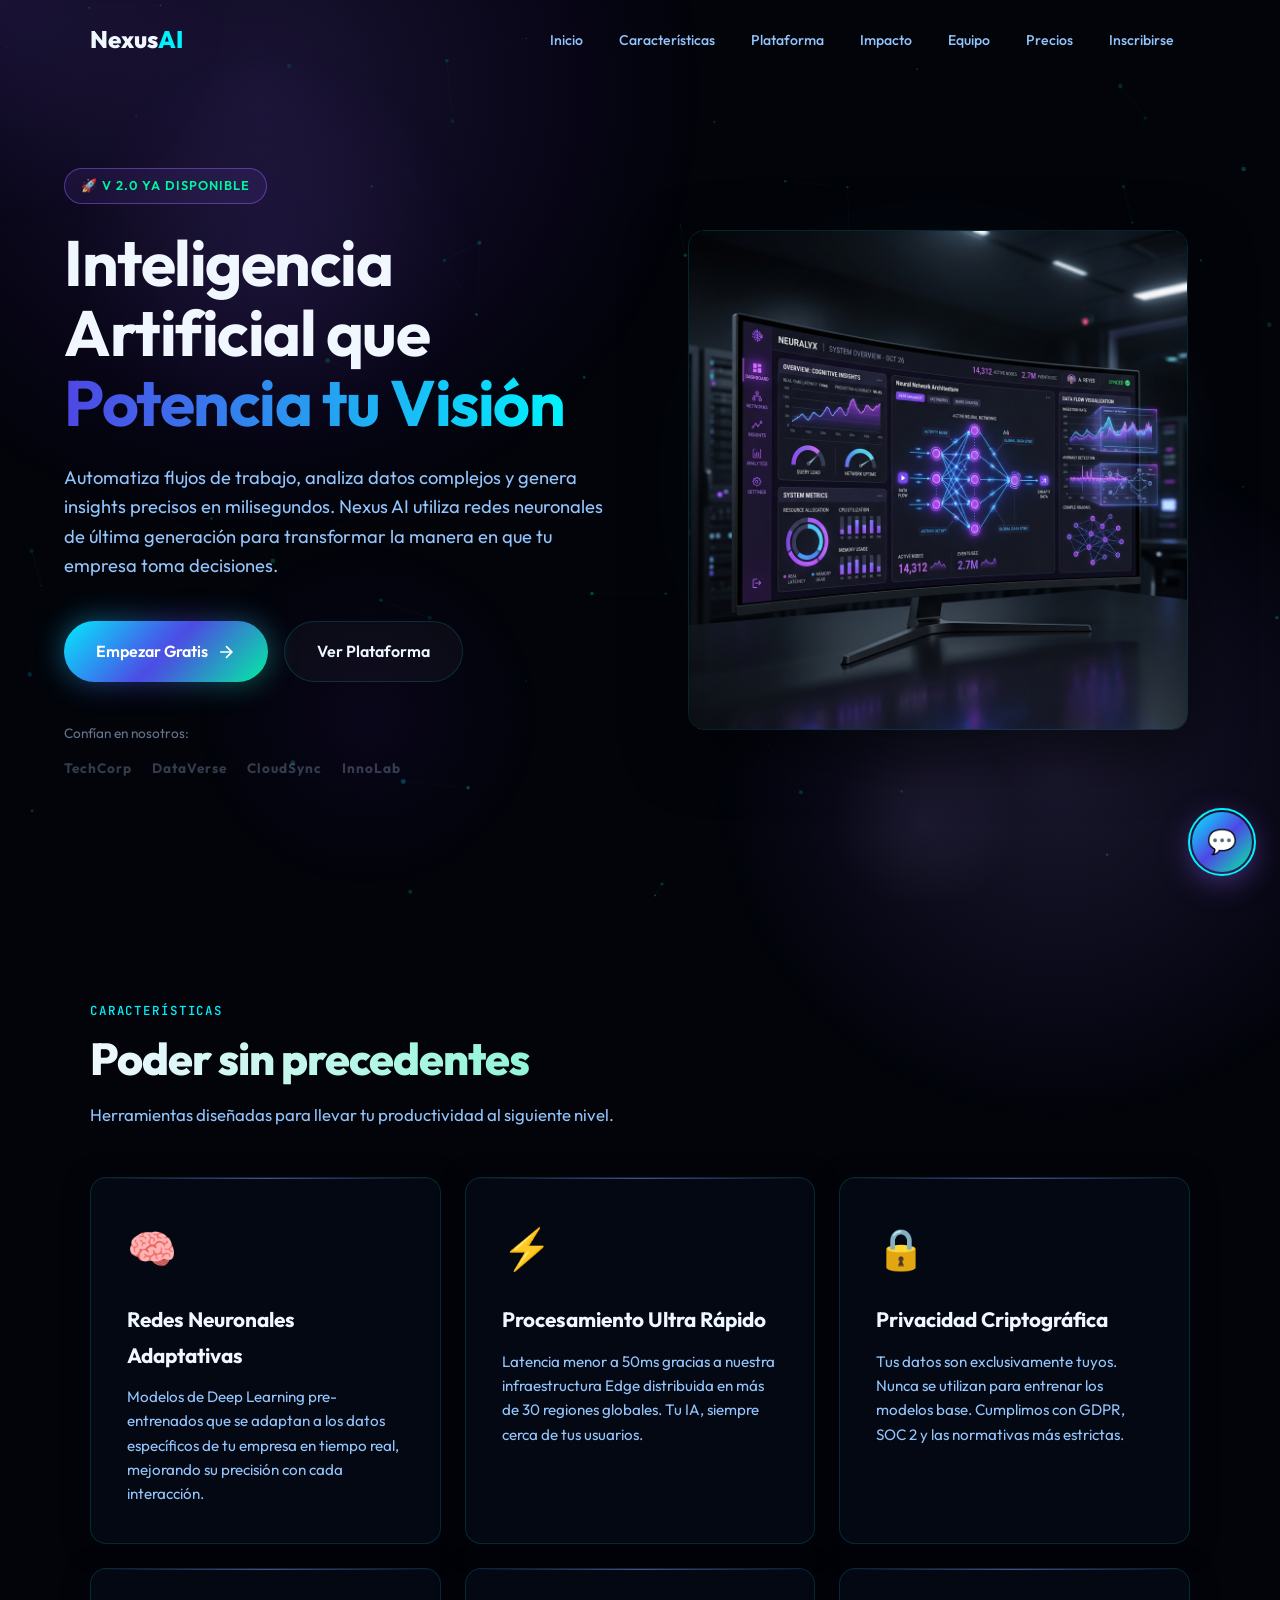
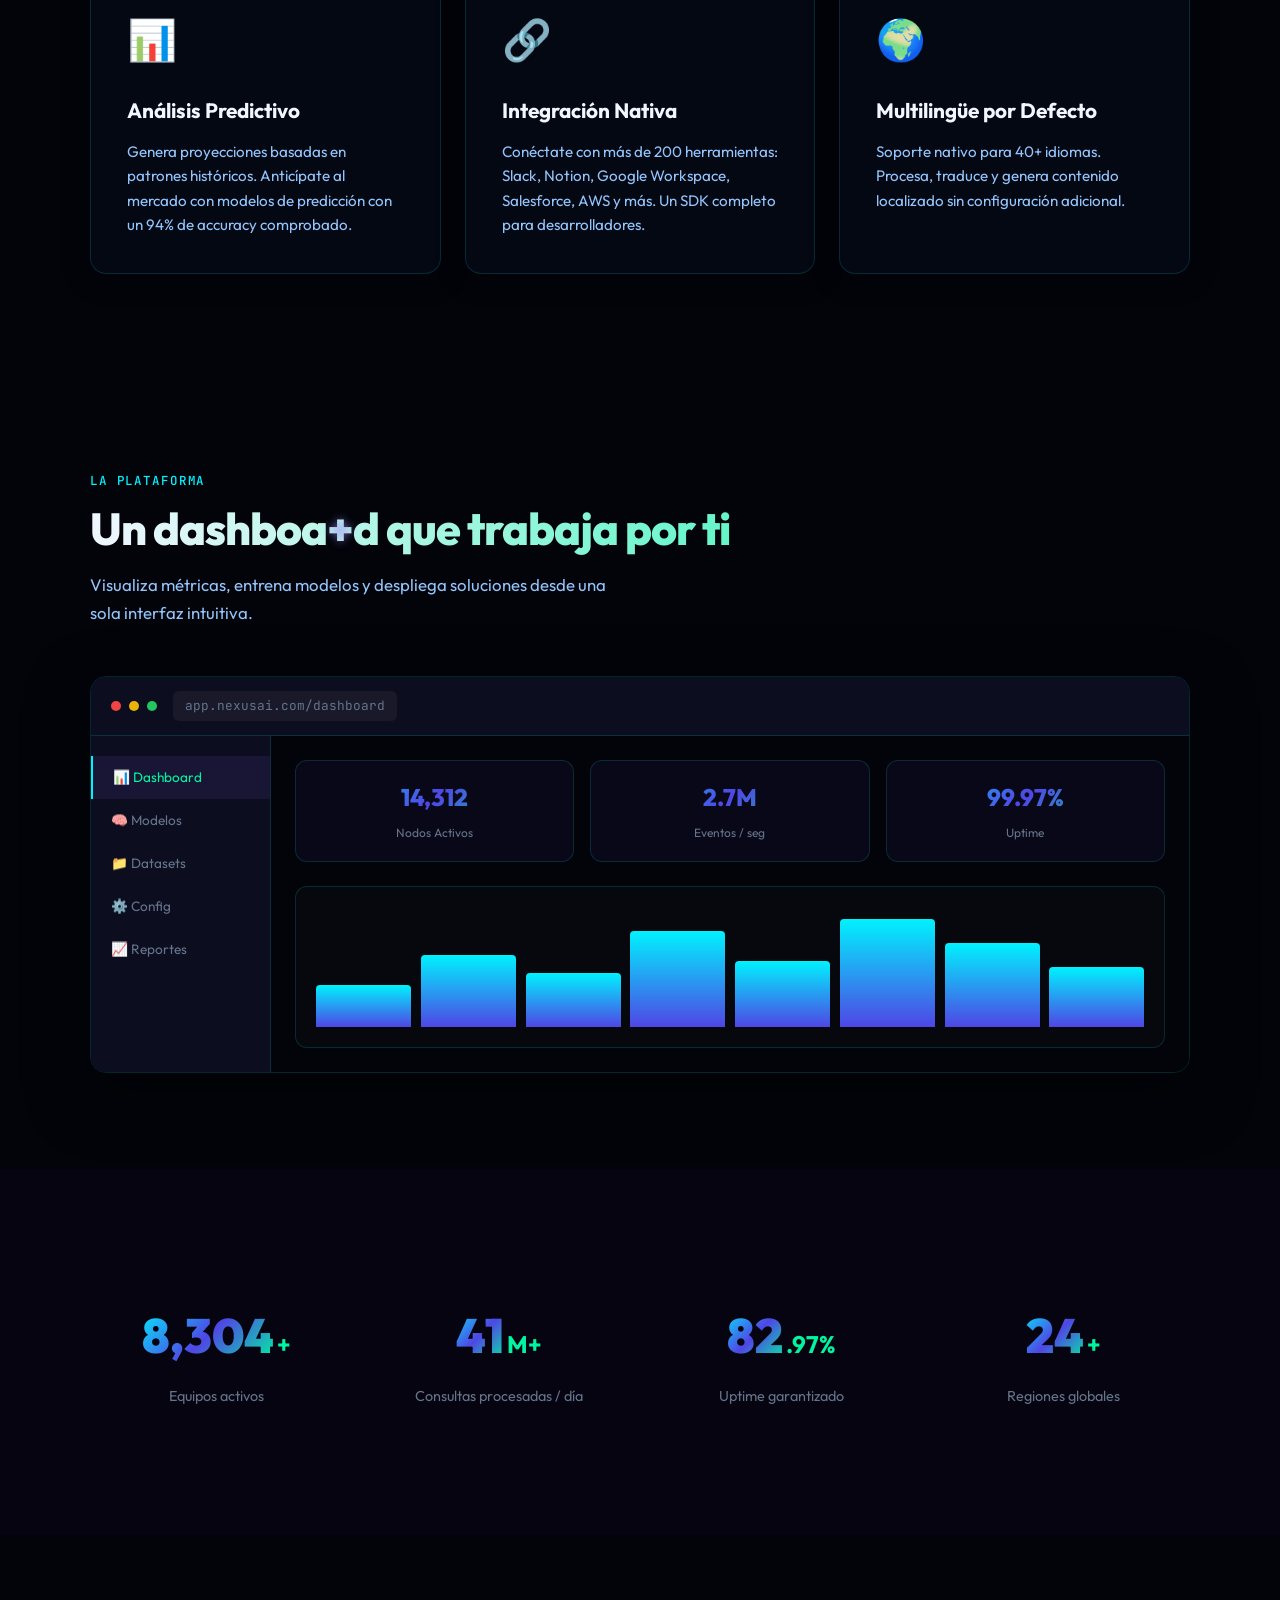
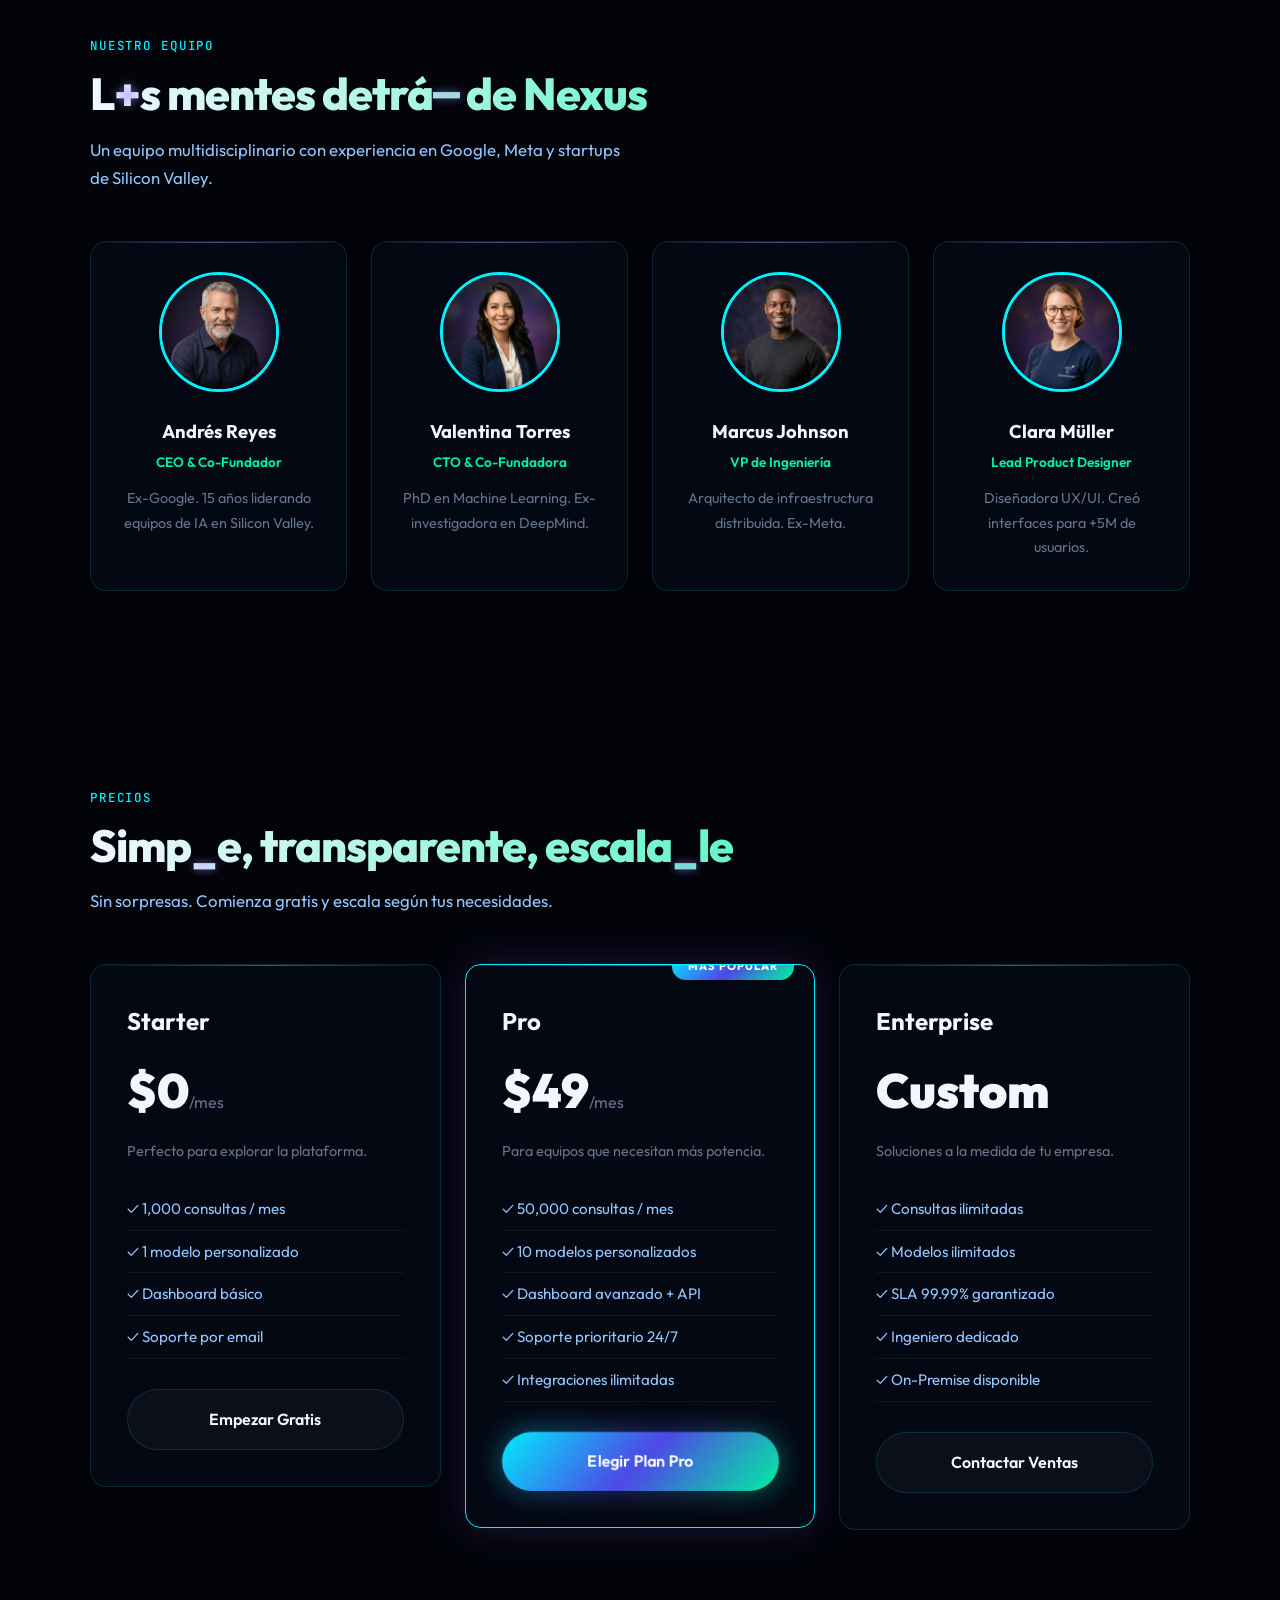
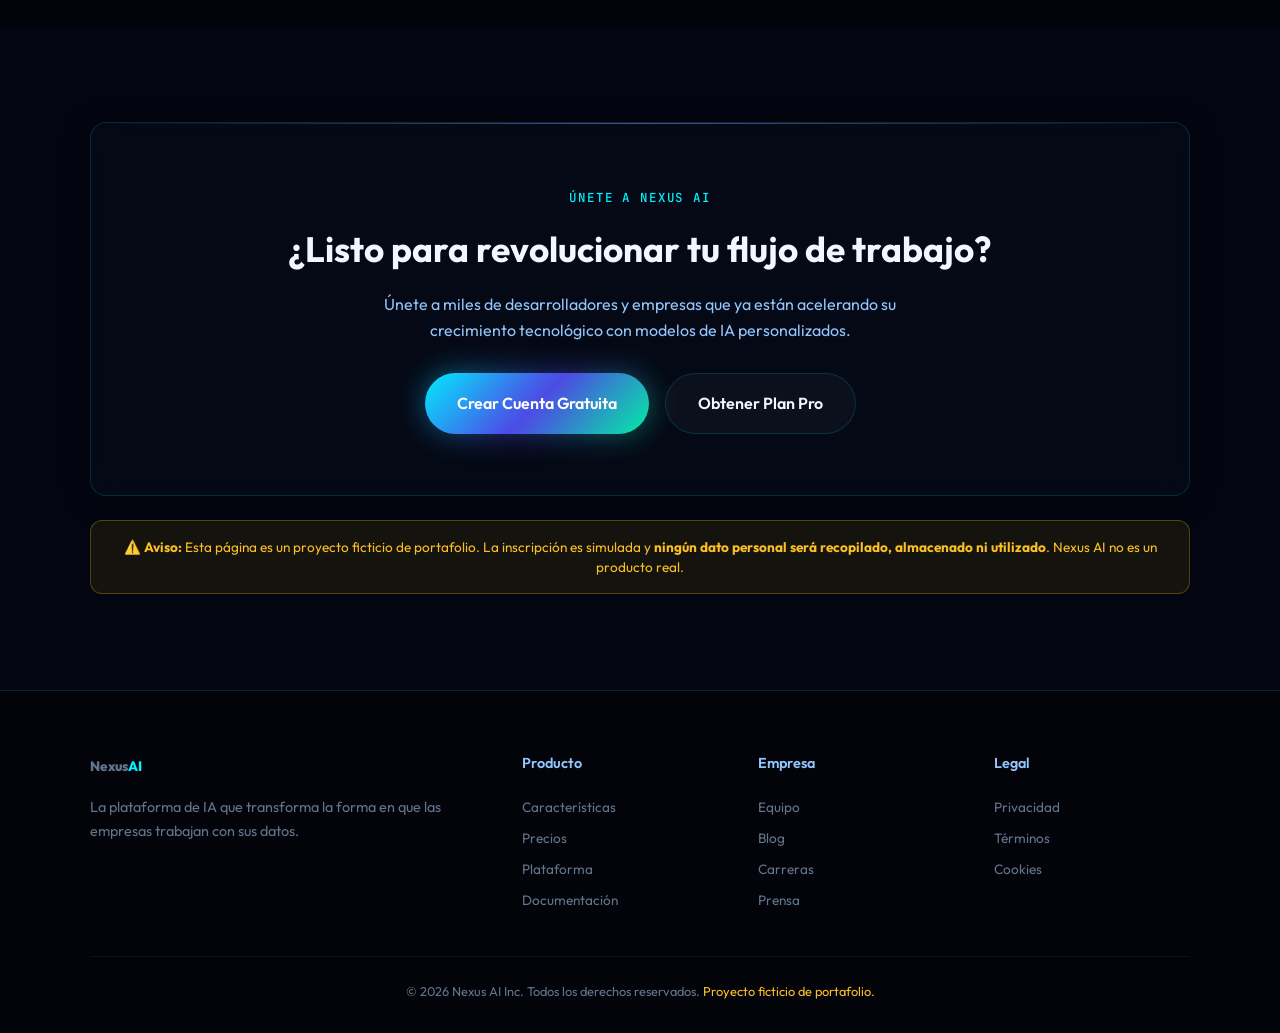
==== commit bbb2fea4: "Fix de bugs que luego documento" ====
--- a/index.html
+++ b/index.html
@@ -380,4 +380,4 @@
 
     <script src="app.js"></script>
 </body>
-</html>
+</html>
--- a/style.css
+++ b/style.css
@@ -14,6 +14,7 @@
     --text-muted: #64748b; /* Slate Muted */
     --border-glass: rgba(0, 242, 254, 0.15); /* Electric Cyan Glowing Borders */
     --gradient-hero: linear-gradient(135deg, #00f2fe 0%, #4f46e5 50%, #00f5a0 100%);
+    --glow-violet-rgb: 139, 92, 246; /* Antes este valor estaba repetido 37 veces "a mano" en todo el archivo, sin variable */
     --font-main: 'Outfit', sans-serif;
     --font-mono: 'JetBrains Mono', monospace;
     --radius: 16px;
@@ -31,15 +32,48 @@
     overflow-x: hidden;
 }
 
+/* Foco visible para navegación por teclado (antes no había ningún
+   estilo de :focus explícito, dependía del outline por defecto del
+   navegador, poco visible sobre este fondo tan oscuro). */
+a:focus-visible,
+button:focus-visible,
+input:focus-visible,
+.sidebar-item:focus-visible {
+    outline: 2px solid var(--accent-cyan);
+    outline-offset: 3px;
+    border-radius: 4px;
+}
+
+/* Respeta la preferencia del sistema de "menos movimiento": antes
+   todas las animaciones (partículas, scramble, parallax, glows)
+   corrían siempre, sin excepción. */
+@media (prefers-reduced-motion: reduce) {
+    *, *::before, *::after {
+        animation-duration: 0.01ms !important;
+        animation-iteration-count: 1 !important;
+        transition-duration: 0.01ms !important;
+        scroll-behavior: auto !important;
+    }
+}
+
+/* Los efectos de mouse (canvas de partículas y glow que sigue al
+   cursor) no tienen ninguna función en touch: sin mousemove, se
+   quedaban visualmente "pegados" en su posición inicial. El JS ya
+   evita inicializarlos en estos dispositivos; esto es el respaldo en
+   CSS por si el JS no llega a cargar. */
+@media (hover: none), (pointer: coarse) {
+    #particle-canvas, #cursor-glow { display: none !important; }
+}
+
 /* Background */
 body::before {
     content: ''; position: fixed; top: -40%; left: -15%; width: 900px; height: 900px;
-    background: radial-gradient(circle, rgba(139,92,246,0.18) 0%, rgba(109,40,217,0.06) 50%, transparent 70%);
+    background: radial-gradient(circle, rgba(var(--glow-violet-rgb),0.18) 0%, rgba(109,40,217,0.06) 50%, transparent 70%);
     pointer-events: none; z-index: 0; animation: blob-drift 20s infinite alternate ease-in-out;
 }
 body::after {
     content: ''; position: fixed; bottom: -25%; right: -10%; width: 700px; height: 700px;
-    background: radial-gradient(circle, rgba(167,139,250,0.14) 0%, rgba(139,92,246,0.05) 50%, transparent 70%);
+    background: radial-gradient(circle, rgba(167,139,250,0.14) 0%, rgba(var(--glow-violet-rgb),0.05) 50%, transparent 70%);
     pointer-events: none; z-index: 0; animation: blob-drift 25s infinite alternate-reverse ease-in-out;
 }
 @keyframes blob-drift { 0% { transform: translate(0,0) scale(1); } 100% { transform: translate(80px,60px) scale(1.15); } }
@@ -48,11 +82,11 @@
 
 .global-shapes { position: fixed; inset: 0; pointer-events: none; z-index: 0; overflow: hidden; }
 .gs { position: absolute; border-radius: 50%; animation: gs-float linear infinite; }
-.gs-1 { width: 420px; height: 420px; top: 5vh; left: 5vw; background: radial-gradient(circle, rgba(139,92,246,0.10) 0%, transparent 70%); animation-duration: 30s; }
+.gs-1 { width: 420px; height: 420px; top: 5vh; left: 5vw; background: radial-gradient(circle, rgba(var(--glow-violet-rgb),0.10) 0%, transparent 70%); animation-duration: 30s; }
 .gs-2 { width: 280px; height: 280px; top: 30vh; right: 4vw; background: radial-gradient(circle, rgba(167,139,250,0.09) 0%, transparent 70%); border-radius: 40% 60% 55% 45%/45% 50% 50% 55%; animation-duration: 22s; animation-delay: -5s; }
 .gs-3 { width: 350px; height: 350px; top: 60vh; left: 15vw; background: radial-gradient(circle, rgba(109,40,217,0.08) 0%, transparent 70%); animation-duration: 26s; animation-delay: -10s; }
 .gs-4 { width: 200px; height: 200px; top: 80vh; right: 20vw; background: radial-gradient(circle, rgba(196,181,253,0.07) 0%, transparent 70%); border-radius: 60% 40%; animation-duration: 18s; }
-.gs-5 { width: 500px; height: 500px; top: 110vh; left: 50vw; background: radial-gradient(circle, rgba(139,92,246,0.08) 0%, transparent 70%); animation-duration: 34s; animation-delay: -8s; }
+.gs-5 { width: 500px; height: 500px; top: 110vh; left: 50vw; background: radial-gradient(circle, rgba(var(--glow-violet-rgb),0.08) 0%, transparent 70%); animation-duration: 34s; animation-delay: -8s; }
 @keyframes gs-float { 0% { transform: translateY(0) scale(1); } 50% { transform: translateY(-40px) scale(1.06); } 100% { transform: translateY(0) scale(1); } }
 
 ::-webkit-scrollbar { width: 6px; }
@@ -65,7 +99,7 @@
     top: 0; left: 0;
     width: 500px; height: 500px;
     border-radius: 50%;
-    background: radial-gradient(circle, rgba(139, 92, 246, 0.12) 0%, rgba(139, 92, 246, 0.04) 40%, transparent 65%);
+    background: radial-gradient(circle, rgba(var(--glow-violet-rgb), 0.12) 0%, rgba(var(--glow-violet-rgb), 0.04) 40%, transparent 65%);
     pointer-events: none;
     z-index: 0;
     transform: translate(-50%, -50%);
@@ -75,15 +109,21 @@
 
 /* Navbar */
 nav { position: fixed; top: 0; left: 0; right: 0; z-index: 1000; padding: 1.2rem 2rem; transition: var(--transition); }
-nav.scrolled { background: rgba(5,3,12,0.88); backdrop-filter: blur(24px); border-bottom: 1px solid rgba(139,92,246,0.2); padding: 0.85rem 2rem; }
+nav.scrolled { background: rgba(5,3,12,0.88); backdrop-filter: blur(24px); border-bottom: 1px solid rgba(var(--glow-violet-rgb),0.2); padding: 0.85rem 2rem; }
 .nav-container { max-width: 1100px; margin: 0 auto; display: flex; align-items: center; justify-content: space-between; }
 .nav-logo { font-size: 1.5rem; font-weight: 800; text-decoration: none; color: var(--text-primary); font-family: var(--font-main); }
 .nav-logo span { color: var(--accent-purple); }
 .nav-menu { list-style: none; display: flex; align-items: center; gap: 0.25rem; }
 .nav-menu li a { text-decoration: none; color: var(--text-secondary); font-size: 0.88rem; font-weight: 500; padding: 0.45rem 1rem; border-radius: 50px; transition: var(--transition); }
-.nav-menu li a:hover { color: var(--accent-purple-light); background: rgba(139,92,246,0.08); }
+.nav-menu li a:hover { color: var(--accent-purple-light); background: rgba(var(--glow-violet-rgb),0.08); }
 .menu-toggle { display: none; cursor: pointer; }
 .menu-toggle .bar { display: block; width: 22px; height: 2px; background: var(--text-primary); margin: 4px 0; border-radius: 2px; transition: var(--transition); }
+/* El JS ya alternaba .active en el botón, pero no existía ningún estilo
+   que lo reflejara: el ícono se quedaba como hamburguesa aunque el menú
+   estuviera abierto. Ahora se transforma en una "X". */
+.menu-toggle.active .bar:nth-child(1) { transform: translateY(6px) rotate(45deg); }
+.menu-toggle.active .bar:nth-child(2) { opacity: 0; }
+.menu-toggle.active .bar:nth-child(3) { transform: translateY(-6px) rotate(-45deg); }
 
 /* Utilities */
 h1,h2,h3,.nav-logo { font-family: var(--font-main); }
@@ -98,7 +138,7 @@
 /* Top shine line on every glass panel */
 .glass-panel::after { content: ''; position: absolute; top: 0; left: 0; right: 0; height: 1px; background: linear-gradient(90deg, transparent 0%, rgba(167,139,250,0.5) 50%, transparent 100%); pointer-events: none; }
 /* Sweep shine on hover */
-.glass-panel::before { content: ''; position: absolute; top: -50%; left: -50%; width: 200%; height: 200%; background: linear-gradient(45deg, transparent 40%, rgba(139,92,246,0.06) 50%, transparent 60%); transform: translateX(-100%); transition: none; pointer-events: none; z-index: 1; }
+.glass-panel::before { content: ''; position: absolute; top: -50%; left: -50%; width: 200%; height: 200%; background: linear-gradient(45deg, transparent 40%, rgba(var(--glow-violet-rgb),0.06) 50%, transparent 60%); transform: translateX(-100%); transition: none; pointer-events: none; z-index: 1; }
 .glass-panel:hover::before { transform: translateX(100%); transition: transform 0.8s ease; }
 
 .btn { font-family: var(--font-main); padding: 12px 24px; border-radius: 50px; border: none; font-weight: 600; cursor: pointer; transition: var(--transition); display: inline-flex; align-items: center; gap: 8px; text-decoration: none; font-size: 1rem; }
@@ -122,8 +162,8 @@
 /* Hero */
 .hero { min-height: 100vh; display: flex; align-items: center; justify-content: center; padding: 120px 5% 60px; gap: 40px; flex-wrap: wrap; }
 .hero-content { flex: 1; min-width: 300px; max-width: 600px; }
-.badge { display: inline-block; padding: 6px 16px; background: rgba(139,92,246,0.1); border: 1px solid rgba(139,92,246,0.5); color: var(--accent-purple-light); border-radius: 50px; font-size: 0.8rem; font-weight: 600; letter-spacing: 1px; margin-bottom: 24px; animation: fadeUpAnim 0.6s cubic-bezier(0.16,1,0.3,1) forwards, badgePulse 3s ease-in-out 1.5s infinite; }
-@keyframes badgePulse { 0%, 100% { box-shadow: 0 0 0 0 rgba(139,92,246,0.4); } 50% { box-shadow: 0 0 0 8px rgba(139,92,246,0); } }
+.badge { display: inline-block; padding: 6px 16px; background: rgba(var(--glow-violet-rgb),0.1); border: 1px solid rgba(var(--glow-violet-rgb),0.5); color: var(--accent-purple-light); border-radius: 50px; font-size: 0.8rem; font-weight: 600; letter-spacing: 1px; margin-bottom: 24px; animation: fadeUpAnim 0.6s cubic-bezier(0.16,1,0.3,1) forwards, badgePulse 3s ease-in-out 1.5s infinite; }
+@keyframes badgePulse { 0%, 100% { box-shadow: 0 0 0 0 rgba(var(--glow-violet-rgb),0.4); } 50% { box-shadow: 0 0 0 8px rgba(var(--glow-violet-rgb),0); } }
 .hero h1 { font-size: clamp(2.5rem,5vw,4.2rem); line-height: 1.1; margin-bottom: 24px; letter-spacing: -1.5px; }
 .hero-desc { font-size: 1.15rem; color: var(--text-secondary); margin-bottom: 40px; line-height: 1.6; }
 .hero-buttons { display: flex; gap: 16px; flex-wrap: wrap; }
@@ -140,7 +180,7 @@
 /* Features */
 .features-grid { display: grid; grid-template-columns: repeat(auto-fit, minmax(300px, 1fr)); gap: 24px; }
 .feature-card { padding: 36px; transition: transform 0.4s cubic-bezier(0.16,1,0.3,1), border-color 0.3s, box-shadow 0.4s; }
-.feature-card:hover { transform: translateY(-10px) scale(1.02); border-color: rgba(139,92,246,0.5); box-shadow: 0 25px 60px rgba(139,92,246,0.2), 0 0 0 1px rgba(139,92,246,0.1); }
+.feature-card:hover { transform: translateY(-10px) scale(1.02); border-color: rgba(var(--glow-violet-rgb),0.5); box-shadow: 0 25px 60px rgba(var(--glow-violet-rgb),0.2), 0 0 0 1px rgba(var(--glow-violet-rgb),0.1); }
 .feature-icon { transition: transform 0.4s cubic-bezier(0.16,1,0.3,1); }
 .feature-card:hover .feature-icon { transform: scale(1.2) translateY(-4px); }
 .feature-icon { font-size: 2.5rem; margin-bottom: 20px; }
@@ -158,10 +198,10 @@
 .window-body { display: flex; background: var(--bg-primary); min-height: 300px; }
 .demo-sidebar { width: 180px; background: rgba(15,15,35,0.8); padding: 20px 0; border-right: 1px solid var(--border-glass); }
 .sidebar-item { padding: 10px 20px; color: var(--text-muted); font-size: 0.85rem; cursor: default; transition: var(--transition); }
-.sidebar-item.active { color: var(--accent-purple-light); background: rgba(139,92,246,0.1); border-left: 2px solid var(--accent-purple); }
+.sidebar-item.active { color: var(--accent-purple-light); background: rgba(var(--glow-violet-rgb),0.1); border-left: 2px solid var(--accent-purple); }
 .demo-content { flex: 1; padding: 24px; }
 .demo-stat-row { display: grid; grid-template-columns: repeat(3, 1fr); gap: 16px; margin-bottom: 24px; }
-.demo-stat-card { background: rgba(139,92,246,0.06); border: 1px solid var(--border-glass); border-radius: 12px; padding: 16px; text-align: center; }
+.demo-stat-card { background: rgba(var(--glow-violet-rgb),0.06); border: 1px solid var(--border-glass); border-radius: 12px; padding: 16px; text-align: center; }
 .demo-stat-number { display: block; font-size: 1.5rem; font-weight: 800; background: var(--gradient-hero); -webkit-background-clip: text; background-clip: text; color: transparent; }
 .demo-stat-label { font-size: 0.75rem; color: var(--text-muted); }
 .demo-chart-area { background: rgba(255,255,255,0.02); border-radius: 12px; padding: 20px; border: 1px solid var(--border-glass); }
@@ -178,23 +218,23 @@
 /* Models Tab */
 .demo-model-list { display: flex; flex-direction: column; gap: 12px; }
 .demo-model-item { display: flex; align-items: center; justify-content: space-between; background: rgba(255,255,255,0.02); padding: 12px 16px; border-radius: 8px; border: 1px solid var(--border-glass); transition: border-color 0.3s; }
-.demo-model-item:hover { border-color: rgba(139,92,246,0.3); }
+.demo-model-item:hover { border-color: rgba(var(--glow-violet-rgb),0.3); }
 .demo-model-info { display: flex; flex-direction: column; }
 .demo-model-name { font-weight: 600; font-size: 0.9rem; }
 .demo-model-meta { font-size: 0.75rem; color: var(--text-muted); margin-top: 2px; }
 .demo-status-badge { padding: 4px 10px; border-radius: 50px; font-size: 0.7rem; font-weight: 600; text-transform: uppercase; letter-spacing: 0.5px; }
 .demo-status-badge.active { background: rgba(34,197,94,0.1); color: #22c55e; border: 1px solid rgba(34,197,94,0.3); }
-.demo-status-badge.training { background: rgba(139,92,246,0.1); color: var(--accent-purple-light); border: 1px solid rgba(139,92,246,0.3); position: relative; overflow: hidden; }
+.demo-status-badge.training { background: rgba(var(--glow-violet-rgb),0.1); color: var(--accent-purple-light); border: 1px solid rgba(var(--glow-violet-rgb),0.3); position: relative; overflow: hidden; }
 .demo-status-badge.standby { background: rgba(234,179,8,0.1); color: #fbbf24; border: 1px solid rgba(234,179,8,0.3); }
 
 /* Datasets Tab */
 .demo-dataset-list { display: flex; flex-direction: column; gap: 10px; }
 .demo-dataset-item { display: flex; align-items: center; justify-content: space-between; background: rgba(255,255,255,0.02); padding: 12px 14px; border-radius: 8px; border: 1px solid var(--border-glass); transition: border-color 0.3s; }
-.demo-dataset-item:hover { border-color: rgba(139,92,246,0.3); }
+.demo-dataset-item:hover { border-color: rgba(var(--glow-violet-rgb),0.3); }
 .demo-dataset-details { display: flex; flex-direction: column; }
 .demo-dataset-name { font-weight: 500; font-size: 0.85rem; font-family: var(--font-mono); }
 .demo-dataset-size { font-size: 0.75rem; color: var(--text-muted); margin-top: 2px; }
-.demo-dataset-btn { background: rgba(139,92,246,0.1); border: 1px solid var(--border-glass); color: var(--accent-purple-light); font-size: 0.75rem; padding: 5px 12px; border-radius: 6px; cursor: pointer; transition: var(--transition); border: none; font-weight: 500; }
+.demo-dataset-btn { background: rgba(var(--glow-violet-rgb),0.1); border: 1px solid var(--border-glass); color: var(--accent-purple-light); font-size: 0.75rem; padding: 5px 12px; border-radius: 6px; cursor: pointer; transition: var(--transition); border: none; font-weight: 500; }
 .demo-dataset-btn:hover { background: var(--gradient-hero); color: white; }
 
 /* Config Tab */
@@ -212,8 +252,8 @@
 
 /* Reports Tab */
 .demo-reports-list { display: flex; flex-direction: column; gap: 12px; }
-.demo-report-card { background: rgba(139,92,246,0.03); border: 1px solid var(--border-glass); border-radius: 10px; padding: 14px 16px; transition: border-color 0.3s; }
-.demo-report-card:hover { border-color: rgba(139,92,246,0.3); }
+.demo-report-card { background: rgba(var(--glow-violet-rgb),0.03); border: 1px solid var(--border-glass); border-radius: 10px; padding: 14px 16px; transition: border-color 0.3s; }
+.demo-report-card:hover { border-color: rgba(var(--glow-violet-rgb),0.3); }
 .demo-report-header { display: flex; justify-content: space-between; align-items: center; margin-bottom: 6px; }
 .demo-report-title { font-weight: 600; font-size: 0.88rem; color: var(--accent-purple-light); }
 .demo-report-time { font-size: 0.7rem; color: var(--text-muted); }
@@ -231,9 +271,9 @@
 /* Team */
 .team-grid { display: grid; grid-template-columns: repeat(auto-fit, minmax(240px, 1fr)); gap: 24px; }
 .team-card { padding: 30px; text-align: center; transition: transform 0.4s cubic-bezier(0.16,1,0.3,1), border-color 0.3s, box-shadow 0.4s; }
-.team-card:hover { transform: translateY(-10px) scale(1.02); border-color: rgba(139,92,246,0.5); box-shadow: 0 25px 60px rgba(139,92,246,0.15); }
+.team-card:hover { transform: translateY(-10px) scale(1.02); border-color: rgba(var(--glow-violet-rgb),0.5); box-shadow: 0 25px 60px rgba(var(--glow-violet-rgb),0.15); }
 .team-photo { width: 120px; height: 120px; border-radius: 50%; object-fit: cover; border: 3px solid var(--accent-purple); margin-bottom: 16px; transition: transform 0.4s cubic-bezier(0.16,1,0.3,1), box-shadow 0.4s; }
-.team-card:hover .team-photo { transform: scale(1.1); box-shadow: 0 0 25px rgba(139,92,246,0.4); }
+.team-card:hover .team-photo { transform: scale(1.1); box-shadow: 0 0 25px rgba(var(--glow-violet-rgb),0.4); }
 .team-card h3 { font-size: 1.15rem; margin-bottom: 4px; }
 .team-role { color: var(--accent-purple-light); font-size: 0.85rem; font-weight: 600; display: block; margin-bottom: 12px; }
 .team-card p { color: var(--text-muted); font-size: 0.9rem; }
@@ -241,8 +281,8 @@
 /* Pricing */
 .pricing-grid { display: grid; grid-template-columns: repeat(auto-fit, minmax(280px, 1fr)); gap: 24px; align-items: start; }
 .pricing-card { padding: 36px; transition: transform 0.4s cubic-bezier(0.16,1,0.3,1), border-color 0.3s, box-shadow 0.4s; position: relative; }
-.pricing-card:hover { transform: translateY(-8px); border-color: rgba(139,92,246,0.4); box-shadow: 0 25px 60px rgba(139,92,246,0.15); }
-.pricing-card.featured { border-color: var(--accent-purple); box-shadow: 0 0 40px rgba(139,92,246,0.2); transform: scale(1.03); }
+.pricing-card:hover { transform: translateY(-8px); border-color: rgba(var(--glow-violet-rgb),0.4); box-shadow: 0 25px 60px rgba(var(--glow-violet-rgb),0.15); }
+.pricing-card.featured { border-color: var(--accent-purple); box-shadow: 0 0 40px rgba(var(--glow-violet-rgb),0.2); transform: scale(1.03); }
 .pricing-card.featured:hover { transform: scale(1.05) translateY(-5px); }
 .popular-badge { position: absolute; top: -12px; right: 20px; background: var(--gradient-hero); color: white; padding: 4px 16px; border-radius: 50px; font-size: 0.7rem; font-weight: 700; letter-spacing: 1px; }
 .pricing-card h3 { font-size: 1.5rem; margin-bottom: 8px; }
@@ -269,7 +309,7 @@
 .form-group { display: flex; flex-direction: column; gap: 6px; }
 .form-group label { font-size: 0.85rem; color: var(--text-secondary); font-weight: 500; }
 .form-group input { background: rgba(255,255,255,0.05); border: 1px solid var(--border-glass); border-radius: 12px; padding: 14px 16px; color: var(--text-primary); font-family: var(--font-main); font-size: 1rem; outline: none; transition: border-color 0.3s, box-shadow 0.3s, transform 0.2s; }
-.form-group input:focus { border-color: var(--accent-purple); box-shadow: 0 0 20px rgba(139,92,246,0.25), inset 0 0 0 1px rgba(139,92,246,0.1); transform: scale(1.01); }
+.form-group input:focus { border-color: var(--accent-purple); box-shadow: 0 0 20px rgba(var(--glow-violet-rgb),0.25), inset 0 0 0 1px rgba(var(--glow-violet-rgb),0.1); transform: scale(1.01); }
 .form-group input::placeholder { color: var(--text-muted); transition: opacity 0.3s; }
 .form-group input:focus::placeholder { opacity: 0.4; }
 
@@ -335,7 +375,7 @@
 
 /* Sidebar hover animation */
 .sidebar-item { transition: all 0.25s ease; }
-.sidebar-item:hover { color: var(--text-secondary); background: rgba(139,92,246,0.05); padding-left: 24px; }
+.sidebar-item:hover { color: var(--text-secondary); background: rgba(var(--glow-violet-rgb),0.05); padding-left: 24px; }
 
 /* ===================== CHAT WIDGET ===================== */
 .chat-toggle {
@@ -344,10 +384,10 @@
     background: var(--gradient-hero); color: white;
     font-size: 1.5rem; cursor: pointer;
     display: flex; align-items: center; justify-content: center;
-    box-shadow: 0 8px 30px rgba(139,92,246,0.5);
+    box-shadow: 0 8px 30px rgba(var(--glow-violet-rgb),0.5);
     transition: transform 0.3s cubic-bezier(0.16,1,0.3,1), box-shadow 0.3s;
 }
-.chat-toggle:hover { transform: scale(1.1); box-shadow: 0 12px 40px rgba(139,92,246,0.6); }
+.chat-toggle:hover { transform: scale(1.1); box-shadow: 0 12px 40px rgba(var(--glow-violet-rgb),0.6); }
 .chat-toggle-close { display: none; font-size: 1.3rem; font-family: var(--font-main); }
 .chat-toggle.open .chat-toggle-icon { display: none; }
 .chat-toggle.open .chat-toggle-close { display: block; }
@@ -493,7 +533,7 @@
     content: '';
     position: absolute;
     inset: 0;
-    background: radial-gradient(circle 280px at var(--glare-x, 0px) var(--glare-y, 0px), rgba(255, 255, 255, 0.09) 0%, rgba(139, 92, 246, 0.03) 50%, transparent 80%);
+    background: radial-gradient(circle 280px at var(--glare-x, 0px) var(--glare-y, 0px), rgba(255, 255, 255, 0.09) 0%, rgba(var(--glow-violet-rgb), 0.03) 50%, transparent 80%);
     opacity: 0;
     transition: opacity 0.3s ease;
     pointer-events: none;
@@ -521,6 +561,7 @@
     0%, 100% { opacity: 1; transform: skewX(0deg); }
     50% { opacity: 0.8; transform: skewX(10deg); }
 }
+
 
 /* Responsive */
 @media (max-width: 768px) {
@@ -602,4 +643,4 @@
         top: 16px;
         font-size: 0.82rem;
     }
-}
+}
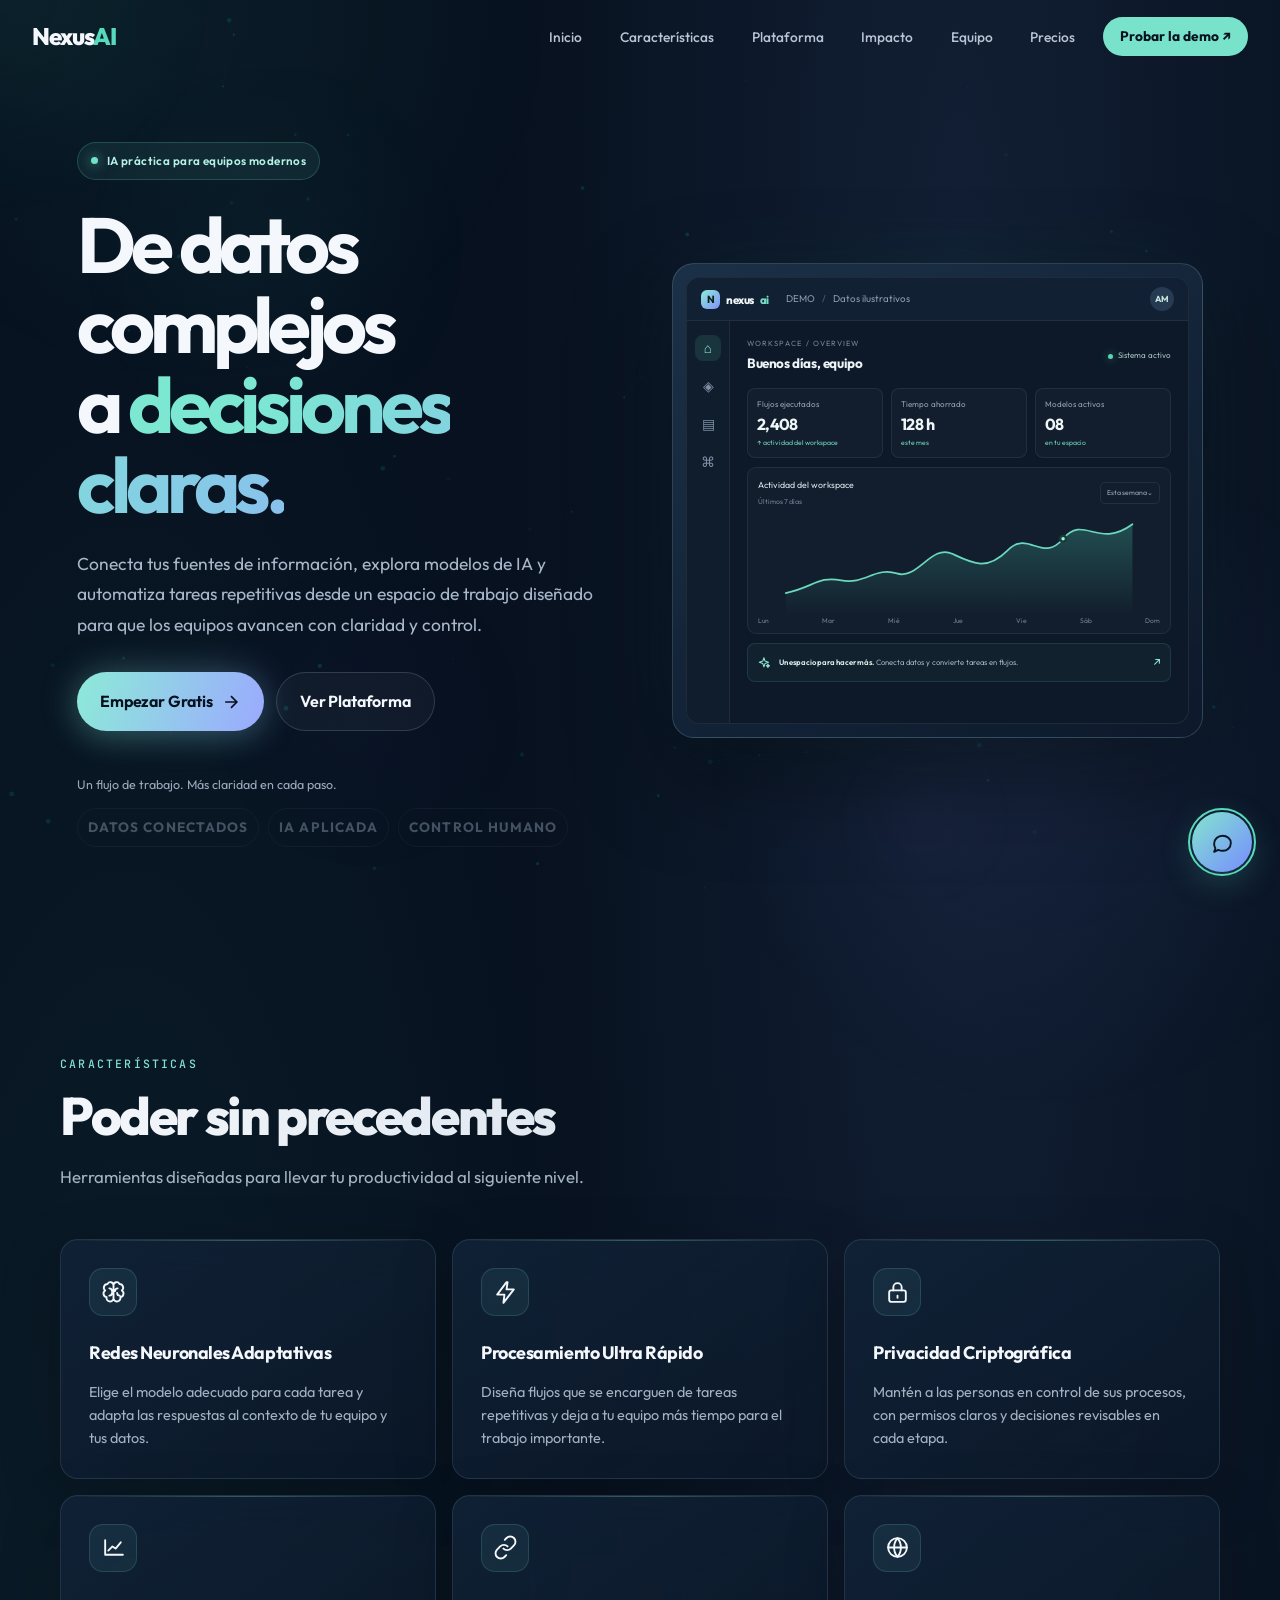
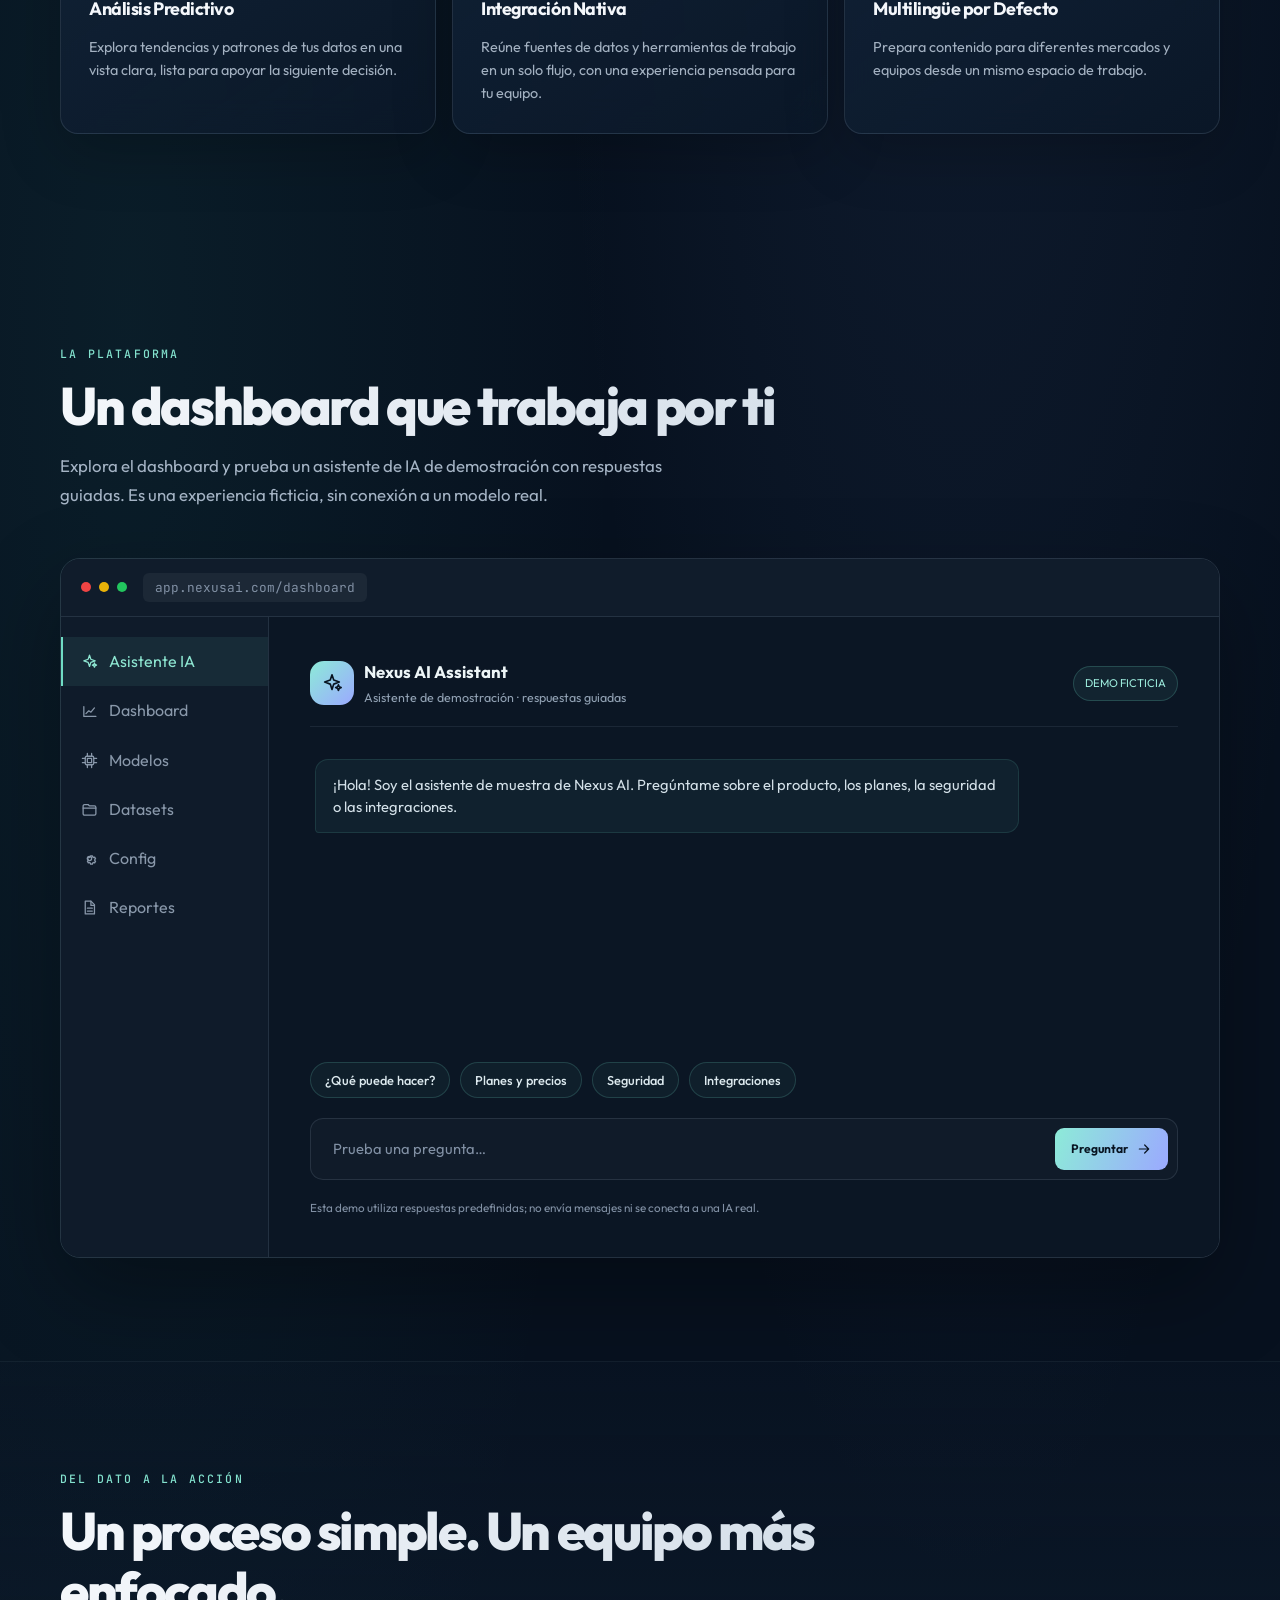
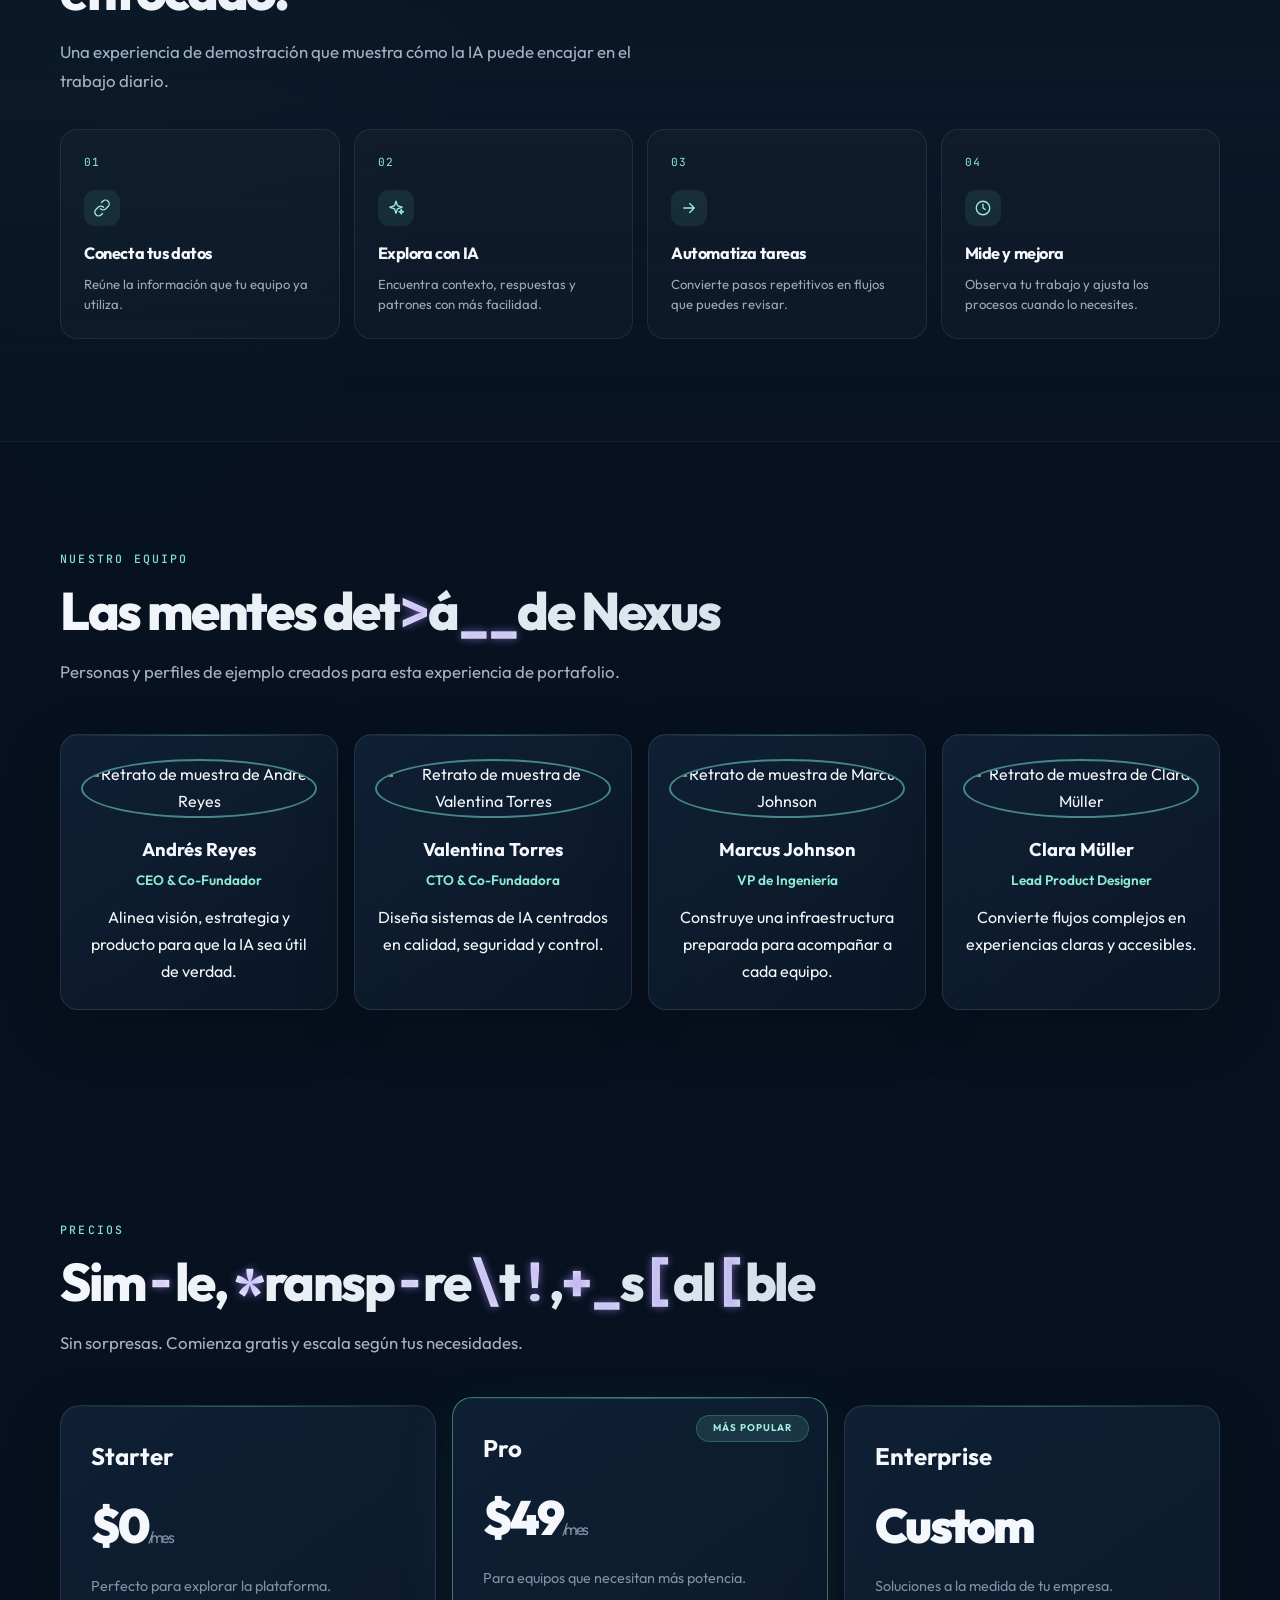
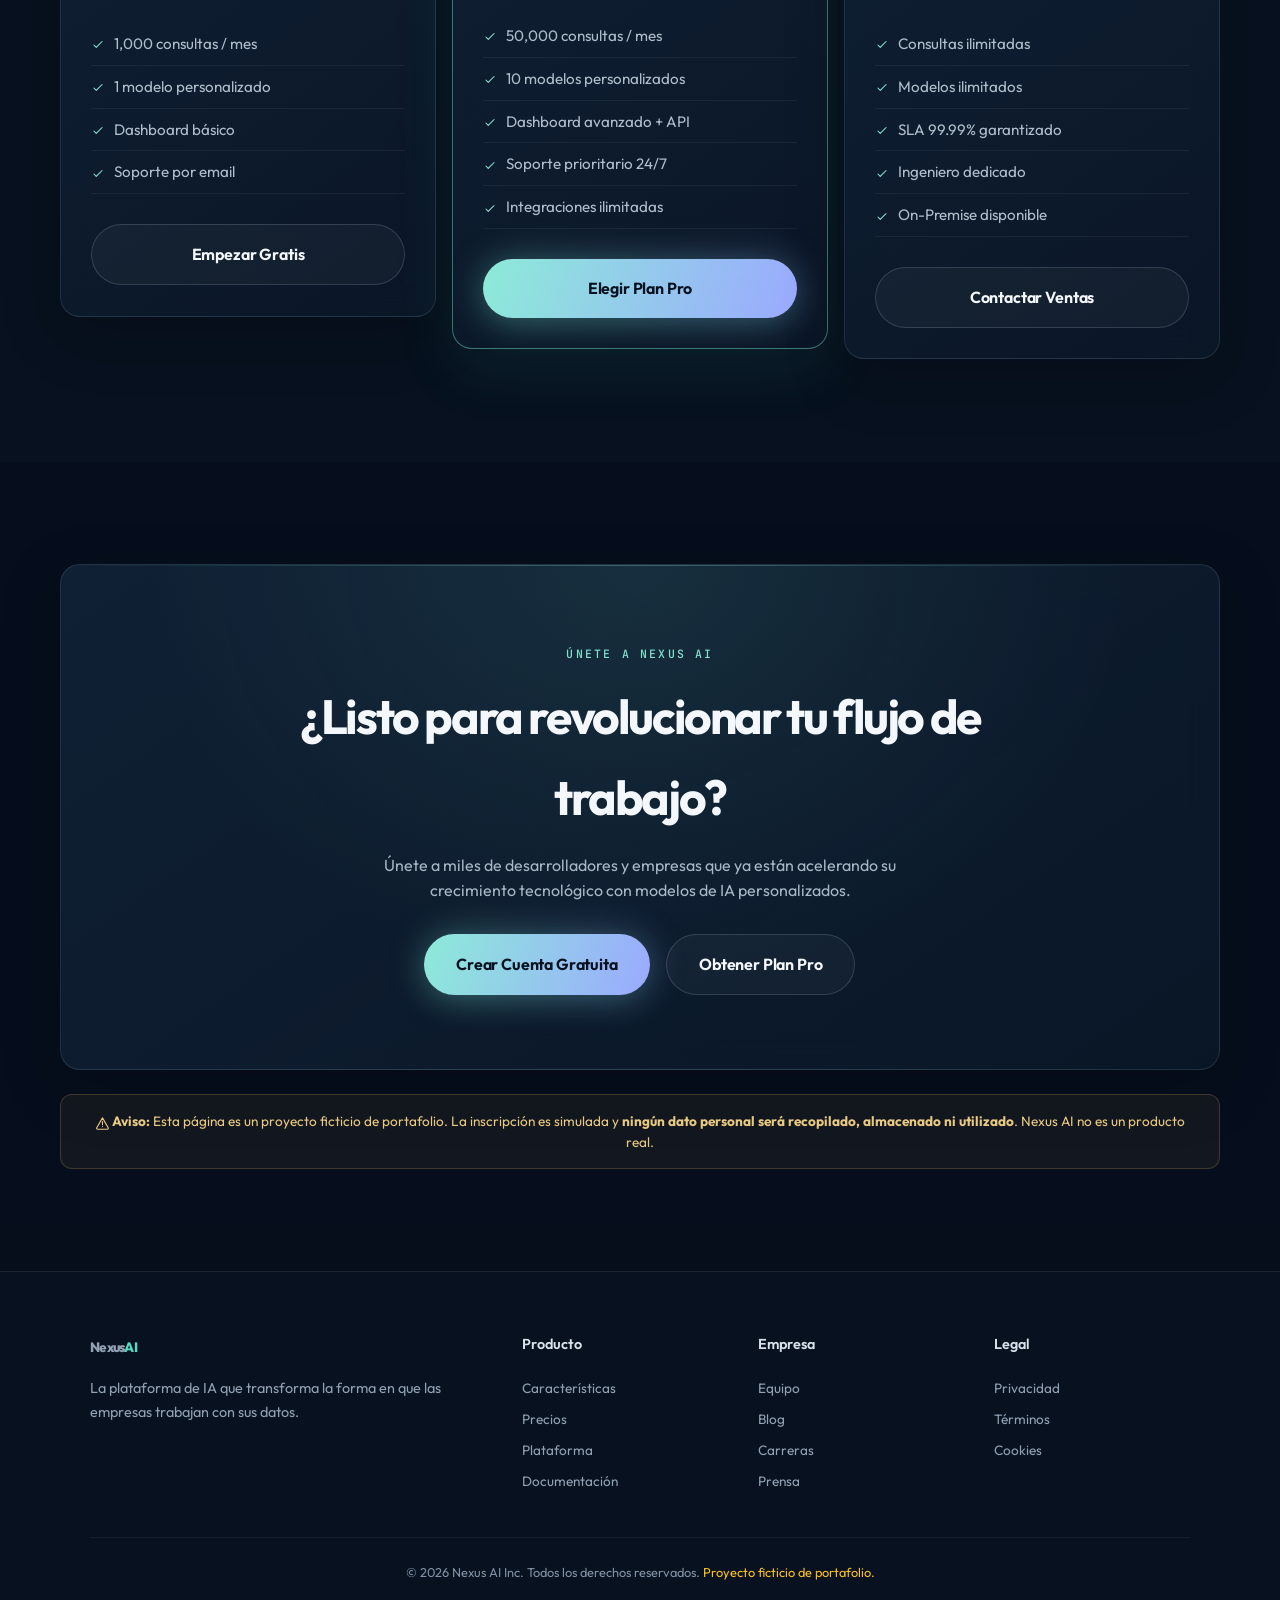
==== commit 3de66a68: "feat(dashboard): rediseña las vistas de la demo - Mantiene el asistente IA como vista principal. - R" ====
--- a/index.html
+++ b/index.html
@@ -3,14 +3,38 @@
 <head>
     <meta charset="UTF-8">
     <meta name="viewport" content="width=device-width, initial-scale=1.0">
-    <title>Nexus AI | Inteligencia Artificial para Empresas</title>
-    <meta name="description" content="Nexus AI — La plataforma de inteligencia artificial que potencia tu visión empresarial. Automatiza flujos, analiza datos y genera insights en milisegundos.">
+    <title>Nexus AI — IA que convierte ideas en acción</title>
+    <meta name="description" content="Explora Nexus AI: una experiencia de demostración para conectar datos, crear flujos inteligentes y convertir información en decisiones más claras.">
     <link rel="preconnect" href="https://fonts.googleapis.com">
     <link rel="preconnect" href="https://fonts.gstatic.com" crossorigin>
     <link href="https://fonts.googleapis.com/css2?family=Outfit:wght@300;400;500;600;700;800;900&family=JetBrains+Mono:wght@400;500&display=swap" rel="stylesheet">
     <link rel="stylesheet" href="style.css">
 </head>
 <body>
+    <svg class="svg-icon-library" xmlns="http://www.w3.org/2000/svg" aria-hidden="true" focusable="false">
+        <symbol id="icon-sparkles" viewBox="0 0 24 24"><path d="m12 3 1.9 5.8L20 11l-6.1 2.2L12 19l-1.9-5.8L4 11l6.1-2.2L12 3Z"/><path d="m19 14 .9 2.1L22 17l-2.1.9L19 20l-.9-2.1L16 17l2.1-.9L19 14Z"/></symbol>
+        <symbol id="icon-chart" viewBox="0 0 24 24"><path d="M4 19V5M4 19h17"/><path d="m7 15 4-4 3 2 5-6"/></symbol>
+        <symbol id="icon-cpu" viewBox="0 0 24 24"><rect x="6" y="6" width="12" height="12" rx="2"/><path d="M9 9h6v6H9zM9 2v4m6-4v4M9 18v4m6-4v4M2 9h4m-4 6h4m12-6h4m-4 6h4"/></symbol>
+        <symbol id="icon-folder" viewBox="0 0 24 24"><path d="M3 7a2 2 0 0 1 2-2h5l2 2h7a2 2 0 0 1 2 2v9a2 2 0 0 1-2 2H5a2 2 0 0 1-2-2V7Z"/><path d="M3 10h18"/></symbol>
+        <symbol id="icon-settings" viewBox="0 0 24 24"><circle cx="12" cy="12" r="3"/><path d="m19.4 15 .1.1 1.1.8-1.3 2.2-1.3-.6a8 8 0 0 1-1.7 1l-.2 1.5h-2.6l-.2-1.5a8 8 0 0 1-1.7-1l-1.3.6L9 15.9l1.1-.8a7 7 0 0 1 0-2l-1.1-.8 1.3-2.2 1.3.6a8 8 0 0 1 1.7-1l.2-1.5h2.6l.2 1.5a8 8 0 0 1 1.7 1l1.3-.6 1.3 2.2-1.1.8a7 7 0 0 1-.1 1.9Z"/></symbol>
+        <symbol id="icon-file" viewBox="0 0 24 24"><path d="M6 3h8l5 5v13H6z"/><path d="M14 3v6h5M9 13h7m-7 4h7"/></symbol>
+        <symbol id="icon-arrow" viewBox="0 0 24 24"><path d="M5 12h14m-6-6 6 6-6 6"/></symbol>
+        <symbol id="icon-brain" viewBox="0 0 24 24"><path d="M12 5a3 3 0 0 0-5.7-1.2A3.5 3.5 0 0 0 4 10a3.5 3.5 0 0 0 1.4 6.4A3 3 0 0 0 12 18V5Zm0 0a3 3 0 0 1 5.7-1.2A3.5 3.5 0 0 1 20 10a3.5 3.5 0 0 1-1.4 6.4A3 3 0 0 1 12 18V5ZM8 8c1.5 0 2.5 1 2.5 2.5M16 8c-1.5 0-2.5 1-2.5 2.5M8 15c1.5 0 2.5-1 2.5-2.5m5 0c0 1.5 1 2.5 2.5 2.5"/></symbol>
+        <symbol id="icon-bolt" viewBox="0 0 24 24"><path d="m13 2-9 12h7l-1 8 10-13h-7l1-7Z"/></symbol>
+        <symbol id="icon-lock" viewBox="0 0 24 24"><rect x="4" y="10" width="16" height="11" rx="2"/><path d="M8 10V7a4 4 0 0 1 8 0v3m-4 5v2"/></symbol>
+        <symbol id="icon-bars" viewBox="0 0 24 24"><path d="M4 20V11h4v9m4 0V4h4v16m4 0v-7h4v7"/></symbol>
+        <symbol id="icon-link" viewBox="0 0 24 24"><path d="M10 13a5 5 0 0 0 7.1 0l3-3A5 5 0 0 0 13 2.9l-1.7 1.7"/><path d="M14 11a5 5 0 0 0-7.1 0l-3 3A5 5 0 0 0 11 21.1l1.7-1.7"/></symbol>
+        <symbol id="icon-globe" viewBox="0 0 24 24"><circle cx="12" cy="12" r="9"/><path d="M3 12h18M12 3a14 14 0 0 1 0 18m0-18a14 14 0 0 0 0 18"/></symbol>
+        <symbol id="icon-chat" viewBox="0 0 24 24"><path d="M20 11.5a7.5 7.5 0 0 1-8 7.5 9 9 0 0 1-4-.9L4 20l1.2-3.4A7.2 7.2 0 0 1 4 12c0-4.1 3.6-7.5 8-7.5s8 3.1 8 7Z"/></symbol>
+        <symbol id="icon-close" viewBox="0 0 24 24"><path d="m6 6 12 12M18 6 6 18"/></symbol>
+        <symbol id="icon-robot" viewBox="0 0 24 24"><rect x="4" y="7" width="16" height="13" rx="3"/><path d="M12 3v4M8 12h.01M16 12h.01M9 16h6M2 12h2m16 0h2"/></symbol>
+        <symbol id="icon-send" viewBox="0 0 24 24"><path d="m22 2-7 20-4-9-9-4 20-7ZM22 2 11 13"/></symbol>
+        <symbol id="icon-warning" viewBox="0 0 24 24"><path d="M12 3 2.8 19a1.5 1.5 0 0 0 1.3 2.2h15.8a1.5 1.5 0 0 0 1.3-2.2L12 3Z"/><path d="M12 9v5m0 3h.01"/></symbol>
+        <symbol id="icon-party" viewBox="0 0 24 24"><path d="m4 20 5-13 5 5-10 8Zm10-12 1-4m3 7 4-1m-5-4 3-3M6 5l1-3m-4 7-2 1"/></symbol>
+        <symbol id="icon-clock" viewBox="0 0 24 24"><circle cx="12" cy="12" r="9"/><path d="M12 7v5l3 2"/></symbol>
+        <symbol id="icon-home" viewBox="0 0 24 24"><path d="m3 10 9-7 9 7v10a1 1 0 0 1-1 1h-6v-7h-4v7H4a1 1 0 0 1-1-1V10Z"/></symbol>
+        <symbol id="icon-check" viewBox="0 0 24 24"><path d="m5 12 4 4L19 6"/></symbol>
+    </svg>
 
     <!-- Cursor Glow Effect -->
     <div id="cursor-glow"></div>
@@ -31,19 +55,19 @@
     <nav id="navbar">
         <div class="nav-container">
             <a href="#home" class="nav-logo">Nexus<span>AI</span></a>
-            <div class="menu-toggle" id="mobile-menu">
+            <button class="menu-toggle" id="mobile-menu" type="button" aria-label="Abrir menú" aria-controls="primary-navigation" aria-expanded="false">
                 <span class="bar"></span>
                 <span class="bar"></span>
                 <span class="bar"></span>
-            </div>
-            <ul class="nav-menu">
+            </button>
+            <ul class="nav-menu" id="primary-navigation">
                 <li><a href="#home">Inicio</a></li>
                 <li><a href="#features">Características</a></li>
                 <li><a href="#demo">Plataforma</a></li>
                 <li><a href="#stats">Impacto</a></li>
                 <li><a href="#team">Equipo</a></li>
                 <li><a href="#pricing">Precios</a></li>
-                <li><a href="signup.html?plan=starter">Inscribirse</a></li>
+                <li><a class="nav-cta" href="signup.html?plan=starter">Probar la demo <span aria-hidden="true">↗</span></a></li>
             </ul>
         </div>
     </nav>
@@ -52,25 +76,56 @@
         <!-- Hero Section -->
         <section class="hero" id="home">
             <div class="hero-content">
-                <div class="badge fade-up">🚀 V 2.0 YA DISPONIBLE</div>
-                <h1 class="fade-up delay-1">Inteligencia Artificial que <br><span class="gradient-text">Potencia tu Visión</span></h1>
-                <p class="hero-desc fade-up delay-2">Automatiza flujos de trabajo, analiza datos complejos y genera insights precisos en milisegundos. Nexus AI utiliza redes neuronales de última generación para transformar la manera en que tu empresa toma decisiones.</p>
+                <div class="badge fade-up"><span class="badge-dot" aria-hidden="true"></span> IA práctica para equipos modernos</div>
+                <h1 class="fade-up delay-1">De datos complejos<br>a <span class="gradient-text">decisiones claras.</span></h1>
+                <p class="hero-desc fade-up delay-2">Conecta tus fuentes de información, explora modelos de IA y automatiza tareas repetitivas desde un espacio de trabajo diseñado para que los equipos avancen con claridad y control.</p>
                 <div class="hero-buttons fade-up delay-3">
                     <a href="signup.html?plan=starter" class="btn primary-btn glow-effect">Empezar Gratis <svg width="20" height="20" viewBox="0 0 24 24" fill="none" stroke="currentColor" stroke-width="2"><path d="M5 12h14M12 5l7 7-7 7"/></svg></a>
                     <a href="#demo" class="btn secondary-btn">Ver Plataforma</a>
                 </div>
                 <div class="hero-trust fade-up delay-4">
-                    <span>Confían en nosotros:</span>
-                    <div class="trust-logos">
-                        <span class="trust-logo">TechCorp</span>
-                        <span class="trust-logo">DataVerse</span>
-                        <span class="trust-logo">CloudSync</span>
-                        <span class="trust-logo">InnoLab</span>
+                    <span>Un flujo de trabajo. Más claridad en cada paso.</span>
+                    <div class="trust-logos" aria-label="Beneficios de la plataforma">
+                        <span class="trust-logo">DATOS CONECTADOS</span>
+                        <span class="trust-logo">IA APLICADA</span>
+                        <span class="trust-logo">CONTROL HUMANO</span>
                     </div>
                 </div>
             </div>
             <div class="hero-visual fade-up delay-4">
-                <img src="assets/hero-dashboard.png" alt="Nexus AI Dashboard" class="hero-img">
+                <div class="hero-img dashboard-art" role="img" aria-label="Vista previa ilustrativa del panel de Nexus AI">
+                    <div class="dashboard-shell">
+                        <div class="dashboard-topbar">
+                            <a class="dashboard-brand" href="#home" tabindex="-1" aria-hidden="true"><span class="brand-mark">N</span> nexus<span>ai</span></a>
+                            <div class="dashboard-breadcrumb">DEMO <span>/</span> Datos ilustrativos</div>
+                            <div class="dashboard-user" aria-hidden="true">AM</div>
+                        </div>
+                        <div class="dashboard-layout">
+                            <aside class="dashboard-rail" aria-hidden="true">
+                                <span class="rail-icon active">⌂</span><span class="rail-icon">◈</span><span class="rail-icon">▤</span><span class="rail-icon">⌘</span>
+                            </aside>
+                            <div class="dashboard-content">
+                                <div class="dashboard-heading"><div><span class="dashboard-eyebrow">WORKSPACE / OVERVIEW</span><strong>Buenos días, equipo</strong></div><span class="dashboard-live"><i></i> Sistema activo</span></div>
+                                <div class="dashboard-metrics">
+                                    <div class="dashboard-metric"><span>Flujos ejecutados</span><strong>2,408</strong><small>↑ actividad del workspace</small></div>
+                                    <div class="dashboard-metric"><span>Tiempo ahorrado</span><strong>128 h</strong><small>este mes</small></div>
+                                    <div class="dashboard-metric"><span>Modelos activos</span><strong>08</strong><small>en tu espacio</small></div>
+                                </div>
+                                <div class="dashboard-chart-card">
+                                    <div class="chart-card-heading"><div><span>Actividad del workspace</span><small>Últimos 7 días</small></div><span class="chart-select">Esta semana⌄</span></div>
+                                    <svg class="dashboard-chart" viewBox="0 0 600 180" role="presentation" aria-hidden="true">
+                                        <defs><linearGradient id="chart-fill" x1="0" x2="0" y1="0" y2="1"><stop offset="0" stop-color="#53e3c2" stop-opacity=".24"/><stop offset="1" stop-color="#53e3c2" stop-opacity="0"/></linearGradient></defs>
+                                        <path class="chart-area" d="M0,142 C48,132 56,112 96,120 S156,96 192,108 S252,57 288,74 S348,104 384,68 S444,91 480,48 S540,67 600,23 V180 H0Z"/>
+                                        <path class="chart-line" d="M0,142 C48,132 56,112 96,120 S156,96 192,108 S252,57 288,74 S348,104 384,68 S444,91 480,48 S540,67 600,23"/>
+                                        <circle cx="480" cy="48" r="5" class="chart-point"/>
+                                    </svg>
+                                    <div class="chart-axis"><span>Lun</span><span>Mar</span><span>Mié</span><span>Jue</span><span>Vie</span><span>Sáb</span><span>Dom</span></div>
+                                </div>
+                                <div class="dashboard-insight"><span class="insight-icon"><svg class="ui-icon" aria-hidden="true"><use href="#icon-sparkles"></use></svg></span><span><strong>Un espacio para hacer más.</strong> Conecta datos y convierte tareas en flujos.</span><span class="insight-arrow">↗</span></div>
+                            </div>
+                        </div>
+                    </div>
+                </div>
                 <div class="glow-orb"></div>
             </div>
         </section>
@@ -83,34 +138,34 @@
                 <p class="section-subtitle fade-in-scroll">Herramientas diseñadas para llevar tu productividad al siguiente nivel.</p>
                 <div class="features-grid">
                     <div class="feature-card glass-panel fade-in-scroll">
-                        <div class="feature-icon">🧠</div>
+                        <div class="feature-icon"><svg class="ui-icon" aria-hidden="true"><use href="#icon-brain"></use></svg></div>
                         <h3>Redes Neuronales Adaptativas</h3>
-                        <p>Modelos de Deep Learning pre-entrenados que se adaptan a los datos específicos de tu empresa en tiempo real, mejorando su precisión con cada interacción.</p>
-                    </div>
-                    <div class="feature-card glass-panel fade-in-scroll">
-                        <div class="feature-icon">⚡</div>
+                        <p>Elige el modelo adecuado para cada tarea y adapta las respuestas al contexto de tu equipo y tus datos.</p>
+                    </div>
+                    <div class="feature-card glass-panel fade-in-scroll">
+                        <div class="feature-icon"><svg class="ui-icon" aria-hidden="true"><use href="#icon-bolt"></use></svg></div>
                         <h3>Procesamiento Ultra Rápido</h3>
-                        <p>Latencia menor a 50ms gracias a nuestra infraestructura Edge distribuida en más de 30 regiones globales. Tu IA, siempre cerca de tus usuarios.</p>
-                    </div>
-                    <div class="feature-card glass-panel fade-in-scroll">
-                        <div class="feature-icon">🔒</div>
+                        <p>Diseña flujos que se encarguen de tareas repetitivas y deja a tu equipo más tiempo para el trabajo importante.</p>
+                    </div>
+                    <div class="feature-card glass-panel fade-in-scroll">
+                        <div class="feature-icon"><svg class="ui-icon" aria-hidden="true"><use href="#icon-lock"></use></svg></div>
                         <h3>Privacidad Criptográfica</h3>
-                        <p>Tus datos son exclusivamente tuyos. Nunca se utilizan para entrenar los modelos base. Cumplimos con GDPR, SOC 2 y las normativas más estrictas.</p>
-                    </div>
-                    <div class="feature-card glass-panel fade-in-scroll">
-                        <div class="feature-icon">📊</div>
+                        <p>Mantén a las personas en control de sus procesos, con permisos claros y decisiones revisables en cada etapa.</p>
+                    </div>
+                    <div class="feature-card glass-panel fade-in-scroll">
+                        <div class="feature-icon"><svg class="ui-icon" aria-hidden="true"><use href="#icon-chart"></use></svg></div>
                         <h3>Análisis Predictivo</h3>
-                        <p>Genera proyecciones basadas en patrones históricos. Anticípate al mercado con modelos de predicción con un 94% de accuracy comprobado.</p>
-                    </div>
-                    <div class="feature-card glass-panel fade-in-scroll">
-                        <div class="feature-icon">🔗</div>
+                        <p>Explora tendencias y patrones de tus datos en una vista clara, lista para apoyar la siguiente decisión.</p>
+                    </div>
+                    <div class="feature-card glass-panel fade-in-scroll">
+                        <div class="feature-icon"><svg class="ui-icon" aria-hidden="true"><use href="#icon-link"></use></svg></div>
                         <h3>Integración Nativa</h3>
-                        <p>Conéctate con más de 200 herramientas: Slack, Notion, Google Workspace, Salesforce, AWS y más. Un SDK completo para desarrolladores.</p>
-                    </div>
-                    <div class="feature-card glass-panel fade-in-scroll">
-                        <div class="feature-icon">🌍</div>
+                        <p>Reúne fuentes de datos y herramientas de trabajo en un solo flujo, con una experiencia pensada para tu equipo.</p>
+                    </div>
+                    <div class="feature-card glass-panel fade-in-scroll">
+                        <div class="feature-icon"><svg class="ui-icon" aria-hidden="true"><use href="#icon-globe"></use></svg></div>
                         <h3>Multilingüe por Defecto</h3>
-                        <p>Soporte nativo para 40+ idiomas. Procesa, traduce y genera contenido localizado sin configuración adicional.</p>
+                        <p>Prepara contenido para diferentes mercados y equipos desde un mismo espacio de trabajo.</p>
                     </div>
                 </div>
             </div>
@@ -121,7 +176,7 @@
             <div class="section-inner">
                 <span class="section-label">LA PLATAFORMA</span>
                 <h2 class="section-title fade-in-scroll">Un dashboard que trabaja por ti</h2>
-                <p class="section-subtitle fade-in-scroll">Visualiza métricas, entrena modelos y despliega soluciones desde una sola interfaz intuitiva.</p>
+                <p class="section-subtitle fade-in-scroll">Explora el dashboard y prueba un asistente de IA de demostración con respuestas guiadas. Es una experiencia ficticia, sin conexión a un modelo real.</p>
                 <div class="demo-visual fade-in-scroll">
                     <div class="demo-window">
                         <div class="window-header">
@@ -133,40 +188,35 @@
                             <span class="window-url">app.nexusai.com/dashboard</span>
                         </div>
                         <div class="window-body">
-                            <div class="demo-sidebar">
-                                <div class="sidebar-item active">📊 Dashboard</div>
-                                <div class="sidebar-item">🧠 Modelos</div>
-                                <div class="sidebar-item">📁 Datasets</div>
-                                <div class="sidebar-item">⚙️ Config</div>
-                                <div class="sidebar-item">📈 Reportes</div>
+                            <div class="demo-sidebar" role="tablist" aria-label="Secciones de la demostración">
+                                <button class="sidebar-item active" type="button" role="tab" id="tab-assistant" aria-controls="demo-panel" aria-selected="true" tabindex="0" data-tab="assistant"><svg class="ui-icon" aria-hidden="true"><use href="#icon-sparkles"></use></svg><span>Asistente IA</span></button>
+                                <button class="sidebar-item" type="button" role="tab" id="tab-dashboard" aria-controls="demo-panel" aria-selected="false" tabindex="-1" data-tab="dashboard"><svg class="ui-icon" aria-hidden="true"><use href="#icon-chart"></use></svg><span>Dashboard</span></button>
+                                <button class="sidebar-item" type="button" role="tab" id="tab-models" aria-controls="demo-panel" aria-selected="false" tabindex="-1" data-tab="models"><svg class="ui-icon" aria-hidden="true"><use href="#icon-cpu"></use></svg><span>Modelos</span></button>
+                                <button class="sidebar-item" type="button" role="tab" id="tab-datasets" aria-controls="demo-panel" aria-selected="false" tabindex="-1" data-tab="datasets"><svg class="ui-icon" aria-hidden="true"><use href="#icon-folder"></use></svg><span>Datasets</span></button>
+                                <button class="sidebar-item" type="button" role="tab" id="tab-config" aria-controls="demo-panel" aria-selected="false" tabindex="-1" data-tab="config"><svg class="ui-icon" aria-hidden="true"><use href="#icon-settings"></use></svg><span>Config</span></button>
+                                <button class="sidebar-item" type="button" role="tab" id="tab-reports" aria-controls="demo-panel" aria-selected="false" tabindex="-1" data-tab="reports"><svg class="ui-icon" aria-hidden="true"><use href="#icon-file"></use></svg><span>Reportes</span></button>
                             </div>
-                            <div class="demo-content">
-                                <div class="demo-stat-row">
-                                    <div class="demo-stat-card">
-                                        <span class="demo-stat-number">14,312</span>
-                                        <span class="demo-stat-label">Nodos Activos</span>
+                            <div class="demo-content" id="demo-panel" role="tabpanel" aria-labelledby="tab-assistant" tabindex="0" aria-live="polite" aria-atomic="true">
+                                <section class="demo-ai-panel" aria-label="Demostración del asistente de Nexus AI">
+                                    <div class="demo-ai-heading">
+                                        <div class="demo-ai-brand"><span class="demo-ai-avatar" aria-hidden="true"><svg class="ui-icon"><use href="#icon-sparkles"></use></svg></span><div><strong>Nexus AI Assistant</strong><small>Asistente de demostración · respuestas guiadas</small></div></div>
+                                        <span class="demo-ai-demo-tag">DEMO FICTICIA</span>
                                     </div>
-                                    <div class="demo-stat-card">
-                                        <span class="demo-stat-number">2.7M</span>
-                                        <span class="demo-stat-label">Eventos / seg</span>
+                                    <div class="demo-ai-messages" aria-live="polite" aria-relevant="additions">
+                                        <div class="demo-ai-message">Hola. Soy el asistente de muestra de Nexus AI. Pregúntame sobre el producto, los planes, la seguridad o las integraciones.</div>
                                     </div>
-                                    <div class="demo-stat-card">
-                                        <span class="demo-stat-number">99.97%</span>
-                                        <span class="demo-stat-label">Uptime</span>
+                                    <div class="demo-ai-suggestions" aria-label="Preguntas sugeridas">
+                                        <button class="demo-ai-suggestion" type="button" data-demo-question="¿Qué puede hacer Nexus AI?">¿Qué puede hacer?</button>
+                                        <button class="demo-ai-suggestion" type="button" data-demo-question="¿Cuáles son los planes y precios?">Planes y precios</button>
+                                        <button class="demo-ai-suggestion" type="button" data-demo-question="¿Cómo funciona la seguridad?">Seguridad</button>
+                                        <button class="demo-ai-suggestion" type="button" data-demo-question="¿Con qué herramientas se integra?">Integraciones</button>
                                     </div>
-                                </div>
-                                <div class="demo-chart-area">
-                                    <div class="chart-bar-group">
-                                        <div class="chart-bar" style="--h: 35%"></div>
-                                        <div class="chart-bar" style="--h: 60%"></div>
-                                        <div class="chart-bar" style="--h: 45%"></div>
-                                        <div class="chart-bar" style="--h: 80%"></div>
-                                        <div class="chart-bar" style="--h: 55%"></div>
-                                        <div class="chart-bar" style="--h: 90%"></div>
-                                        <div class="chart-bar" style="--h: 70%"></div>
-                                        <div class="chart-bar" style="--h: 50%"></div>
-                                    </div>
-                                </div>
+                                    <form class="demo-ai-form">
+                                        <input type="text" aria-label="Escribe una pregunta para la demostración" placeholder="Prueba una pregunta…" autocomplete="off">
+                                        <button type="submit">Preguntar <svg class="ui-icon" aria-hidden="true"><use href="#icon-arrow"></use></svg></button>
+                                    </form>
+                                    <p class="demo-ai-note">Esta demo utiliza respuestas predefinidas; no envía mensajes ni se conecta a una IA real.</p>
+                                </section>
                             </div>
                         </div>
                     </div>
@@ -174,30 +224,19 @@
             </div>
         </section>
 
-        <!-- Stats Section -->
+        <!-- Workflow Section -->
         <section class="stats-section" id="stats">
             <div class="section-inner">
-                <div class="stats-grid">
-                    <div class="stat-box fade-in-scroll">
-                        <span class="stat-number" data-count="10000">0</span>
-                        <span class="stat-suffix">+</span>
-                        <span class="stat-label">Equipos activos</span>
-                    </div>
-                    <div class="stat-box fade-in-scroll">
-                        <span class="stat-number" data-count="50">0</span>
-                        <span class="stat-suffix">M+</span>
-                        <span class="stat-label">Consultas procesadas / día</span>
-                    </div>
-                    <div class="stat-box fade-in-scroll">
-                        <span class="stat-number" data-count="99">0</span>
-                        <span class="stat-suffix">.97%</span>
-                        <span class="stat-label">Uptime garantizado</span>
-                    </div>
-                    <div class="stat-box fade-in-scroll">
-                        <span class="stat-number" data-count="30">0</span>
-                        <span class="stat-suffix">+</span>
-                        <span class="stat-label">Regiones globales</span>
-                    </div>
+                <div class="workflow-intro fade-in-scroll">
+                    <span class="section-label">DEL DATO A LA ACCIÓN</span>
+                    <h2 class="section-title">Un proceso simple. Un equipo más enfocado.</h2>
+                    <p class="section-subtitle">Una experiencia de demostración que muestra cómo la IA puede encajar en el trabajo diario.</p>
+                </div>
+                <div class="stats-grid workflow-grid">
+                    <article class="stat-box workflow-card fade-in-scroll"><span class="workflow-number">01</span><span class="workflow-icon"><svg class="ui-icon" aria-hidden="true"><use href="#icon-link"></use></svg></span><h3>Conecta tus datos</h3><p>Reúne la información que tu equipo ya utiliza.</p></article>
+                    <article class="stat-box workflow-card fade-in-scroll"><span class="workflow-number">02</span><span class="workflow-icon"><svg class="ui-icon" aria-hidden="true"><use href="#icon-sparkles"></use></svg></span><h3>Explora con IA</h3><p>Encuentra contexto, respuestas y patrones con más facilidad.</p></article>
+                    <article class="stat-box workflow-card fade-in-scroll"><span class="workflow-number">03</span><span class="workflow-icon"><svg class="ui-icon" aria-hidden="true"><use href="#icon-arrow"></use></svg></span><h3>Automatiza tareas</h3><p>Convierte pasos repetitivos en flujos que puedes revisar.</p></article>
+                    <article class="stat-box workflow-card fade-in-scroll"><span class="workflow-number">04</span><span class="workflow-icon"><svg class="ui-icon" aria-hidden="true"><use href="#icon-clock"></use></svg></span><h3>Mide y mejora</h3><p>Observa tu trabajo y ajusta los procesos cuando lo necesites.</p></article>
                 </div>
             </div>
         </section>
@@ -207,31 +246,31 @@
             <div class="section-inner">
                 <span class="section-label">NUESTRO EQUIPO</span>
                 <h2 class="section-title fade-in-scroll">Las mentes detrás de Nexus</h2>
-                <p class="section-subtitle fade-in-scroll">Un equipo multidisciplinario con experiencia en Google, Meta y startups de Silicon Valley.</p>
+                <p class="section-subtitle fade-in-scroll">Personas y perfiles de ejemplo creados para esta experiencia de portafolio.</p>
                 <div class="team-grid">
                     <div class="team-card glass-panel fade-in-scroll">
-                        <img src="assets/team4.png" alt="Andrés Reyes" class="team-photo">
+                        <img src="https://images.unsplash.com/photo-1560250097-0b93528c311a?auto=format&fit=crop&w=480&q=85" alt="Retrato de muestra de Andrés Reyes" class="team-photo" loading="lazy" decoding="async">
                         <h3>Andrés Reyes</h3>
                         <span class="team-role">CEO & Co-Fundador</span>
-                        <p>Ex-Google. 15 años liderando equipos de IA en Silicon Valley.</p>
+                        Alinea visión, estrategia y producto para que la IA sea útil de verdad.</p>
                     </div>
                     <div class="team-card glass-panel fade-in-scroll">
-                        <img src="assets/team1.png" alt="Valentina Torres" class="team-photo">
+                        <img src="https://images.unsplash.com/photo-1573496359142-b8d87734a5a2?auto=format&fit=crop&w=480&q=85" alt="Retrato de muestra de Valentina Torres" class="team-photo" loading="lazy" decoding="async">
                         <h3>Valentina Torres</h3>
                         <span class="team-role">CTO & Co-Fundadora</span>
-                        <p>PhD en Machine Learning. Ex-investigadora en DeepMind.</p>
+                        Diseña sistemas de IA centrados en calidad, seguridad y control.</p>
                     </div>
                     <div class="team-card glass-panel fade-in-scroll">
-                        <img src="assets/team2.png" alt="Marcus Johnson" class="team-photo">
+                        <img src="https://images.unsplash.com/photo-1500648767791-00dcc994a43e?auto=format&fit=crop&w=480&q=85" alt="Retrato de muestra de Marcus Johnson" class="team-photo" loading="lazy" decoding="async">
                         <h3>Marcus Johnson</h3>
                         <span class="team-role">VP de Ingeniería</span>
-                        <p>Arquitecto de infraestructura distribuida. Ex-Meta.</p>
+                        Construye una infraestructura preparada para acompañar a cada equipo.</p>
                     </div>
                     <div class="team-card glass-panel fade-in-scroll">
-                        <img src="assets/team3.png" alt="Clara Müller" class="team-photo">
+                        <img src="https://images.unsplash.com/photo-1580489944761-15a19d654956?auto=format&fit=crop&w=480&q=85" alt="Retrato de muestra de Clara Müller" class="team-photo" loading="lazy" decoding="async">
                         <h3>Clara Müller</h3>
                         <span class="team-role">Lead Product Designer</span>
-                        <p>Diseñadora UX/UI. Creó interfaces para +5M de usuarios.</p>
+                        Convierte flujos complejos en experiencias claras y accesibles.</p>
                     </div>
                 </div>
             </div>
@@ -249,10 +288,10 @@
                         <div class="price">$0<span>/mes</span></div>
                         <p class="price-desc">Perfecto para explorar la plataforma.</p>
                         <ul class="price-features">
-                            <li>✓ 1,000 consultas / mes</li>
-                            <li>✓ 1 modelo personalizado</li>
-                            <li>✓ Dashboard básico</li>
-                            <li>✓ Soporte por email</li>
+                            <li><svg class="ui-icon price-check" aria-hidden="true"><use href="#icon-check"></use></svg> 1,000 consultas / mes</li>
+                            <li><svg class="ui-icon price-check" aria-hidden="true"><use href="#icon-check"></use></svg> 1 modelo personalizado</li>
+                            <li><svg class="ui-icon price-check" aria-hidden="true"><use href="#icon-check"></use></svg> Dashboard básico</li>
+                            <li><svg class="ui-icon price-check" aria-hidden="true"><use href="#icon-check"></use></svg> Soporte por email</li>
                         </ul>
                         <a href="signup.html?plan=starter" class="btn secondary-btn full-width">Empezar Gratis</a>
                     </div>
@@ -262,11 +301,11 @@
                         <div class="price">$49<span>/mes</span></div>
                         <p class="price-desc">Para equipos que necesitan más potencia.</p>
                         <ul class="price-features">
-                            <li>✓ 50,000 consultas / mes</li>
-                            <li>✓ 10 modelos personalizados</li>
-                            <li>✓ Dashboard avanzado + API</li>
-                            <li>✓ Soporte prioritario 24/7</li>
-                            <li>✓ Integraciones ilimitadas</li>
+                            <li><svg class="ui-icon price-check" aria-hidden="true"><use href="#icon-check"></use></svg> 50,000 consultas / mes</li>
+                            <li><svg class="ui-icon price-check" aria-hidden="true"><use href="#icon-check"></use></svg> 10 modelos personalizados</li>
+                            <li><svg class="ui-icon price-check" aria-hidden="true"><use href="#icon-check"></use></svg> Dashboard avanzado + API</li>
+                            <li><svg class="ui-icon price-check" aria-hidden="true"><use href="#icon-check"></use></svg> Soporte prioritario 24/7</li>
+                            <li><svg class="ui-icon price-check" aria-hidden="true"><use href="#icon-check"></use></svg> Integraciones ilimitadas</li>
                         </ul>
                         <a href="signup.html?plan=pro" class="btn primary-btn glow-effect full-width">Elegir Plan Pro</a>
                     </div>
@@ -275,11 +314,11 @@
                         <div class="price">Custom</div>
                         <p class="price-desc">Soluciones a la medida de tu empresa.</p>
                         <ul class="price-features">
-                            <li>✓ Consultas ilimitadas</li>
-                            <li>✓ Modelos ilimitados</li>
-                            <li>✓ SLA 99.99% garantizado</li>
-                            <li>✓ Ingeniero dedicado</li>
-                            <li>✓ On-Premise disponible</li>
+                            <li><svg class="ui-icon price-check" aria-hidden="true"><use href="#icon-check"></use></svg> Consultas ilimitadas</li>
+                            <li><svg class="ui-icon price-check" aria-hidden="true"><use href="#icon-check"></use></svg> Modelos ilimitados</li>
+                            <li><svg class="ui-icon price-check" aria-hidden="true"><use href="#icon-check"></use></svg> SLA 99.99% garantizado</li>
+                            <li><svg class="ui-icon price-check" aria-hidden="true"><use href="#icon-check"></use></svg> Ingeniero dedicado</li>
+                            <li><svg class="ui-icon price-check" aria-hidden="true"><use href="#icon-check"></use></svg> On-Premise disponible</li>
                         </ul>
                         <a href="signup.html?plan=enterprise" class="btn secondary-btn full-width">Contactar Ventas</a>
                     </div>
@@ -300,7 +339,7 @@
                     </div>
                 </div>
                 <div class="disclaimer fade-in-scroll">
-                    <p>⚠️ <strong>Aviso:</strong> Esta página es un proyecto ficticio de portafolio. La inscripción es simulada y <strong>ningún dato personal será recopilado, almacenado ni utilizado</strong>. Nexus AI no es un producto real.</p>
+                    <p><svg class="ui-icon disclaimer-icon" aria-hidden="true"><use href="#icon-warning"></use></svg> <strong>Aviso:</strong> Esta página es un proyecto ficticio de portafolio. La inscripción es simulada y <strong>ningún dato personal será recopilado, almacenado ni utilizado</strong>. Nexus AI no es un producto real.</p>
                 </div>
             </div>
         </section>
@@ -342,7 +381,7 @@
     <!-- Success Modal -->
     <div id="success-modal" class="modal-overlay">
         <div class="modal-card">
-            <div class="modal-icon">🎉</div>
+            <div class="modal-icon"><svg class="ui-icon" aria-hidden="true"><use href="#icon-party"></use></svg></div>
             <h3>¡Inscripción Simulada con Éxito!</h3>
             <p>Recuerda: esta es una <strong>demostración ficticia</strong>. Ningún dato ha sido enviado ni almacenado. ¡Gracias por explorar el proyecto!</p>
             <button class="btn primary-btn" onclick="closeModal()">Entendido</button>
@@ -351,30 +390,30 @@
 
     <!-- AI Chat Widget -->
     <button id="chat-toggle" class="chat-toggle" aria-label="Abrir chat">
-        <span class="chat-toggle-icon">💬</span>
-        <span class="chat-toggle-close">✕</span>
+        <span class="chat-toggle-icon"><svg class="ui-icon" aria-hidden="true"><use href="#icon-chat"></use></svg></span>
+        <span class="chat-toggle-close"><svg class="ui-icon" aria-hidden="true"><use href="#icon-close"></use></svg></span>
         <span class="chat-pulse"></span>
     </button>
 
     <div id="chat-widget" class="chat-widget">
         <div class="chat-header">
             <div class="chat-header-info">
-                <div class="chat-avatar">🤖</div>
+                <div class="chat-avatar"><svg class="ui-icon" aria-hidden="true"><use href="#icon-robot"></use></svg></div>
                 <div>
                     <h4>Nexus AI Assistant</h4>
                     <span class="chat-status"><span class="status-dot"></span> Online</span>
                 </div>
             </div>
         </div>
-        <div id="chat-messages" class="chat-messages">
+        <div id="chat-messages" class="chat-messages" aria-live="polite" aria-relevant="additions">
             <div class="chat-msg bot">
-                <span>¡Hola! 👋 Bienvenido a Nexus AI. ¿Cómo te llamas?</span>
-            </div>
-        </div>
-        <div id="chat-chips" class="chat-chips" style="display: none;"></div>
+                <span>Hola. Bienvenido a Nexus AI. ¿Cómo te llamas?</span>
+            </div>
+        </div>
+        <div id="chat-chips" class="chat-chips" style="display: none;" aria-label="Preguntas sugeridas"></div>
         <form id="chat-form" class="chat-input-area">
             <input type="text" id="chat-input" placeholder="Escribe tu nombre..." autocomplete="off">
-            <button type="submit" class="chat-send">➤</button>
+            <button type="submit" class="chat-send" aria-label="Enviar mensaje"><svg class="ui-icon" aria-hidden="true"><use href="#icon-send"></use></svg></button>
         </form>
     </div>
 
--- a/style.css
+++ b/style.css
@@ -258,6 +258,28 @@
 .demo-report-title { font-weight: 600; font-size: 0.88rem; color: var(--accent-purple-light); }
 .demo-report-time { font-size: 0.7rem; color: var(--text-muted); }
 .demo-report-summary { font-size: 0.8rem; color: var(--text-secondary); line-height: 1.45; }
+
+/* Asistente de IA integrado en la vista de demostración del dashboard */
+.demo-ai-panel { min-height: 310px; display: flex; flex-direction: column; gap: 14px; }
+.demo-ai-heading { display: flex; align-items: center; justify-content: space-between; gap: 12px; padding-bottom: 12px; border-bottom: 1px solid rgba(183,209,228,.09); }
+.demo-ai-brand { display: flex; align-items: center; gap: 10px; }
+.demo-ai-avatar { display: grid; place-items: center; width: 36px; height: 36px; flex: 0 0 auto; border-radius: 12px; color: #081421; background: linear-gradient(135deg,#8debd8,#9ba9ff); }
+.demo-ai-heading strong { display: block; color: #edf5f7; font-size: .92rem; }
+.demo-ai-heading small { display: block; color: #91a1b3; font-size: .72rem; }
+.demo-ai-demo-tag { color: #9cebdc; border: 1px solid rgba(117,228,205,.2); background: rgba(117,228,205,.07); border-radius: 999px; padding: 5px 9px; font-size: .65rem; white-space: nowrap; }
+.demo-ai-messages { display: flex; flex: 1; flex-direction: column; align-items: flex-start; gap: 10px; min-height: 112px; max-height: 190px; overflow-y: auto; padding: 2px 3px; }
+.demo-ai-message { max-width: min(88%, 620px); padding: 10px 13px; border: 1px solid rgba(117,228,205,.12); border-radius: 13px 13px 13px 4px; color: #d3e0e8; background: rgba(117,228,205,.055); font-size: .82rem; line-height: 1.5; overflow-wrap: anywhere; }
+.demo-ai-message.user { align-self: flex-end; border-color: rgba(130,151,255,.2); border-radius: 13px 13px 4px 13px; color: #081421; background: linear-gradient(110deg,#8debd8,#9ba9ff); }
+.demo-ai-suggestions { display: flex; flex-wrap: wrap; gap: 8px; }
+.demo-ai-suggestion { border: 1px solid rgba(117,228,205,.18); border-radius: 999px; padding: 7px 11px; color: #dce9ee; background: rgba(117,228,205,.045); font: 500 .72rem var(--font-main); cursor: pointer; transition: var(--transition); }
+.demo-ai-suggestion:hover { border-color: rgba(117,228,205,.38); background: rgba(117,228,205,.12); transform: translateY(-1px); }
+.demo-ai-form { display: flex; align-items: center; gap: 8px; margin-top: auto; padding: 7px; border: 1px solid rgba(183,209,228,.13); border-radius: 13px; background: rgba(255,255,255,.025); }
+.demo-ai-form input { min-width: 0; flex: 1; padding: 8px 10px; border: 0; outline: 0; color: var(--text-primary); background: transparent; font: .82rem var(--font-main); }
+.demo-ai-form input::placeholder { color: #8190a4; }
+.demo-ai-form button { min-height: 36px; padding: 7px 13px; border: 0; border-radius: 9px; color: #081421; background: linear-gradient(110deg,#8debd8,#9ba9ff); font: 650 .76rem var(--font-main); cursor: pointer; }
+.demo-ai-note { color: #8190a4; font-size: .67rem; line-height: 1.4; }
+.demo-ai-typing { color: #9cebdc; font-size: .74rem; padding: 3px 5px; }
+@media (max-width: 560px) { .demo-ai-heading { align-items: flex-start; } .demo-ai-demo-tag { font-size: .58rem; } .demo-ai-suggestion { font-size: .67rem; } .demo-ai-form button { padding-inline: 10px; } }
 
 
 /* Stats */
@@ -643,4 +665,413 @@
         top: 16px;
         font-size: 0.82rem;
     }
-}+}
+
+/* ===================== NEXUS AI — REFINED PRODUCT EXPERIENCE ===================== */
+:root {
+    --bg-primary: #07111f;
+    --bg-secondary: #0b1728;
+    --bg-card: rgba(14, 28, 46, 0.82);
+    --accent-purple: #56d9bd;
+    --accent-purple-dark: #2bb89f;
+    --accent-purple-light: #8cebd5;
+    --accent-blue: #7487ff;
+    --accent-cyan: #70e5d0;
+    --text-primary: #f4f7fb;
+    --text-secondary: #a9b7c8;
+    --text-muted: #8190a4;
+    --border-glass: rgba(182, 207, 228, 0.12);
+    --gradient-hero: linear-gradient(110deg, #6fe2ca 0%, #7b8cff 100%);
+    --glow-violet-rgb: 86, 217, 189;
+    --radius: 20px;
+}
+html { scroll-padding-top: 92px; }
+body { background: radial-gradient(ellipse at 75% 6%, rgba(76, 106, 164, .16), transparent 33%), radial-gradient(ellipse at 10% 30%, rgba(44, 155, 142, .09), transparent 30%), var(--bg-primary); }
+body::before { width: 760px; height: 760px; background: radial-gradient(circle, rgba(61, 178, 157, .10), transparent 68%); opacity: .7; }
+body::after { width: 720px; height: 720px; background: radial-gradient(circle, rgba(101, 119, 220, .11), transparent 68%); opacity: .65; }
+.global-shapes { opacity: .35; }
+#particle-canvas { opacity: .19; }
+#cursor-glow { opacity: .48; }
+nav { padding: 1rem 2rem; }
+nav.scrolled { background: rgba(7, 17, 31, .88); border-bottom-color: rgba(182, 207, 228, .10); }
+.nav-container { max-width: 1240px; }
+.nav-logo { letter-spacing: -.055em; }
+.nav-logo span { color: var(--accent-purple); }
+.nav-menu { gap: .35rem; }
+.nav-menu li a { color: #b8c4d3; font-size: .86rem; }
+.nav-menu li a:hover { color: var(--text-primary); background: rgba(255,255,255,.055); }
+.nav-menu li a.nav-cta { color: #07111f; background: #78e2cb; font-weight: 700; padding: .65rem 1.05rem; margin-left: .4rem; }
+.nav-menu li a.nav-cta:hover { background: #a0f0df; transform: translateY(-1px); }
+.menu-toggle { border: 0; background: transparent; padding: 8px; }
+.menu-toggle .bar { width: 24px; }
+.gradient-text { background-image: linear-gradient(105deg, #7ce8d2 8%, #92a4ff 54%, #b7bfff 100%); animation: none; }
+.section-title { background-image: linear-gradient(95deg, #f4f7fb 0%, #b7c8d8 100%); animation: none; }
+.glass-panel { background: linear-gradient(145deg, rgba(17, 34, 55, .9), rgba(11, 24, 40, .82)); border-color: rgba(194, 216, 234, .12); box-shadow: 0 18px 60px rgba(0, 0, 0, .22); backdrop-filter: blur(18px); }
+.glass-panel::after { background: linear-gradient(90deg, transparent, rgba(123, 226, 203, .32), transparent); }
+.glass-panel::before { background: linear-gradient(45deg, transparent 40%, rgba(123, 226, 203, .04) 50%, transparent 60%); }
+.btn { min-height: 48px; font-weight: 650; letter-spacing: -.01em; }
+.primary-btn { color: #07111f; background: linear-gradient(110deg, #8debd8, #9ba9ff); box-shadow: 0 8px 28px rgba(86, 217, 189, .16); }
+.primary-btn.glow-effect::before { background: linear-gradient(110deg, #8debd8, #9ba9ff); filter: blur(20px); opacity: .28; }
+.primary-btn:hover { box-shadow: 0 12px 34px rgba(86, 217, 189, .24); }
+.secondary-btn { background: rgba(255,255,255,.035); border-color: rgba(194,216,234,.18); }
+.secondary-btn:hover { background: rgba(255,255,255,.075); border-color: rgba(194,216,234,.28); }
+section { padding: clamp(4.5rem, 8vw, 7.5rem) 2rem; }
+.section-inner { max-width: 1160px; }
+.section-label { color: #83e2ce; font-size: .72rem; letter-spacing: .19em; }
+.section-title { max-width: 760px; font-size: clamp(2.15rem, 4.2vw, 3.3rem); letter-spacing: -.045em; }
+.section-subtitle { max-width: 620px; color: #a5b4c5; }
+.hero { max-width: 1440px; min-height: min(900px, 100vh); margin: 0 auto; padding: 142px 6% 88px; gap: clamp(36px, 5vw, 82px); flex-wrap: nowrap; }
+.hero-content { max-width: 620px; }
+.hero h1 { font-size: clamp(3.2rem, 6.1vw, 5.55rem); line-height: 1.025; letter-spacing: -.065em; margin-bottom: 25px; }
+.hero-desc { max-width: 560px; font-size: 1.09rem; line-height: 1.75; color: #a8b8ca; margin-bottom: 32px; }
+.badge { display: inline-flex; align-items: center; gap: 9px; padding: 8px 13px; background: rgba(117, 228, 205, .075); border-color: rgba(117, 228, 205, .2); color: #b4f3e4; font-size: .73rem; letter-spacing: .035em; text-transform: none; animation: fadeUpAnim .6s cubic-bezier(.16,1,.3,1) forwards; }
+.badge-dot { width: 7px; height: 7px; border-radius: 50%; background: #72e2c7; box-shadow: 0 0 12px rgba(114,226,199,.75); }
+.hero-buttons { gap: 12px; }
+.hero-buttons .btn { padding: 15px 23px; }
+.hero-trust { margin-top: 42px; }
+.hero-trust > span { color: #9aa9bb; font-size: .78rem; margin-bottom: 13px; }
+.trust-logos { gap: 9px; }
+.trust-logo { color: #aab8c8; border: 1px solid rgba(194,216,234,.1); border-radius: 999px; padding: 7px 10px; font-size: .62rem; letter-spacing: .08em; opacity: .78; }
+.hero-visual { min-width: 0; }
+.hero-img.dashboard-art { width: min(100%, 610px); max-width: 610px; padding: 13px; aspect-ratio: 1.12 / 1; border-radius: 22px; border-color: rgba(170, 205, 226, .2); background: linear-gradient(145deg, rgba(30, 53, 76, .86), rgba(13, 25, 43, .98)); box-shadow: 0 36px 100px rgba(0,0,0,.42), 0 0 90px rgba(62, 164, 152, .08); overflow: hidden; animation: heroFloat 7s ease-in-out infinite; }
+.dashboard-shell { height: 100%; border: 1px solid rgba(203,222,237,.09); border-radius: 14px; overflow: hidden; background: #0d1928; text-align: left; color: #eff5f8; }
+.dashboard-topbar { height: 43px; display: flex; align-items: center; gap: 17px; padding: 0 14px; border-bottom: 1px solid rgba(203,222,237,.08); background: rgba(18,33,51,.92); }
+.dashboard-brand { display:flex; align-items:center; gap:6px; color:#f2f7fa; text-decoration:none; font-size: .72rem; font-weight:750; letter-spacing:-.04em; }
+.dashboard-brand > span:last-child { color:#74ddc6; }
+.brand-mark { display:grid; place-items:center; width:19px; height:19px; border-radius:6px; color:#092019; font-size:.65rem; background:linear-gradient(135deg,#8debd8,#8191fa); }
+.dashboard-breadcrumb { color:#8d9bad; font-size:.61rem; }
+.dashboard-breadcrumb span { color:#506075; padding:0 5px; }
+.dashboard-user { margin-left:auto; display:grid; place-items:center; width:24px; height:24px; border-radius:50%; background:#263b51; color:#c9e8e0; font-size:.55rem; font-weight:700; }
+.dashboard-layout { display:flex; height:calc(100% - 43px); }
+.dashboard-rail { width:43px; padding:14px 8px; display:flex; align-items:center; flex-direction:column; gap:12px; border-right:1px solid rgba(203,222,237,.07); background:#101d2d; }
+.rail-icon { display:grid; place-items:center; width:26px; height:26px; border-radius:8px; color:#7f90a5; font-size:.86rem; }
+.rail-icon.active { color:#90ead8; background:rgba(102,220,193,.12); }
+.dashboard-content { flex:1; min-width:0; padding:16px 17px; }
+.dashboard-heading { display:flex; align-items:center; justify-content:space-between; gap:10px; margin-bottom:13px; }
+.dashboard-heading > div { display:flex; flex-direction:column; gap:2px; }
+.dashboard-eyebrow { color:#75869a; font-size:.47rem; letter-spacing:.14em; }
+.dashboard-heading strong { color:#edf4f7; font-size:.84rem; letter-spacing:-.03em; }
+.dashboard-live { display:flex; align-items:center; gap:5px; color:#a6c5bd; font-size:.5rem; white-space:nowrap; }
+.dashboard-live i { width:5px; height:5px; border-radius:50%; background:#58d6b3; box-shadow:0 0 8px rgba(88,214,179,.6); }
+.dashboard-metrics { display:grid; grid-template-columns:repeat(3,1fr); gap:8px; margin-bottom:9px; }
+.dashboard-metric { min-width:0; display:flex; flex-direction:column; gap:4px; padding:9px 9px 8px; border:1px solid rgba(203,222,237,.08); border-radius:8px; background:rgba(255,255,255,.025); }
+.dashboard-metric span { color:#92a1b3; font-size:.5rem; white-space:nowrap; overflow:hidden; text-overflow:ellipsis; }
+.dashboard-metric strong { color:#edf5f7; font-size:1rem; line-height:1.1; letter-spacing:-.04em; }
+.dashboard-metric small { color:#73d9bd; font-size:.43rem; white-space:nowrap; overflow:hidden; text-overflow:ellipsis; }
+.dashboard-chart-card { padding:10px 10px 7px; border:1px solid rgba(203,222,237,.08); border-radius:9px; background:rgba(255,255,255,.025); }
+.chart-card-heading { display:flex; align-items:center; justify-content:space-between; color:#dbe5eb; font-size:.55rem; }
+.chart-card-heading > div { display:flex; flex-direction:column; gap:3px; }
+.chart-card-heading small { color:#718298; font-size:.44rem; }
+.chart-select { padding:4px 6px; border:1px solid rgba(203,222,237,.09); border-radius:5px; color:#9aabbb; font-size:.43rem; }
+.dashboard-chart { display:block; width:100%; height:104px; margin-top:3px; overflow:visible; }
+.chart-area { fill:url(#chart-fill); }
+.chart-line { fill:none; stroke:#69d8bc; stroke-width:3; stroke-linecap:round; }
+.chart-point { fill:#a5f2df; stroke:#183c38; stroke-width:4; }
+.chart-axis { display:flex; justify-content:space-between; color:#718298; font-size:.42rem; }
+.dashboard-insight { display:flex; align-items:center; gap:8px; margin-top:9px; padding:8px 9px; border:1px solid rgba(117,228,205,.12); border-radius:8px; color:#9eb4c0; background:rgba(87,191,168,.055); font-size:.48rem; }
+.dashboard-insight strong { color:#d7ece8; font-weight:650; }
+.insight-icon { color:#8ee7d2; font-size:.75rem; }
+.insight-arrow { margin-left:auto; color:#8ee7d2; font-size:.75rem; }
+.glow-orb { background:#4fcbb5; opacity:.17; filter:blur(95px); }
+.features-grid { grid-template-columns: repeat(3, minmax(0,1fr)); gap:16px; }
+.feature-card { padding:28px; border-radius:18px; }
+.feature-card:hover { transform:translateY(-5px); border-color:rgba(117,228,205,.28); box-shadow:0 24px 54px rgba(0,0,0,.25); }
+.feature-icon { display:grid; place-items:center; width:48px; height:48px; border:1px solid rgba(117,228,205,.16); border-radius:14px; background:rgba(117,228,205,.075); font-size:1.45rem; margin-bottom:22px; }
+.feature-card h3 { font-size:1.12rem; letter-spacing:-.025em; }
+.feature-card p { color:#a3b1c1; font-size:.9rem; }
+.demo-window { border-color:rgba(183,209,228,.16); box-shadow:0 34px 90px rgba(0,0,0,.32); }
+.window-header { background:#101c2b; }
+.window-body { background:#0b1624; }
+.demo-sidebar { width:190px; background:#0f1b2a; }
+.sidebar-item { width:100%; display:block; border:0; border-left:2px solid transparent; background:transparent; text-align:left; font:inherit; padding:11px 18px; cursor:pointer; color:#8998aa; }
+.sidebar-item:hover { color:#e5eff3; background:rgba(255,255,255,.035); padding-left:20px; }
+.sidebar-item.active { color:#8ee7d2; background:rgba(117,228,205,.08); border-left-color:#70ddc5; }
+.demo-content { min-height:300px; }
+.demo-stat-card { background:rgba(255,255,255,.025); border-color:rgba(183,209,228,.09); }
+.demo-stat-number { background-image:linear-gradient(100deg,#8debd8,#9ba9ff); }
+.chart-bar { background:linear-gradient(to top,#607be0,#70dfc8); }
+.demo-model-item,.demo-dataset-item,.demo-report-card { background:rgba(255,255,255,.025); border-color:rgba(183,209,228,.09); }
+.demo-status-badge.training,.demo-report-title { color:#8cebd5; }
+.stats-section { background:linear-gradient(180deg,rgba(12,24,40,.3),rgba(14,29,47,.55),rgba(12,24,40,.25)); border-block:1px solid rgba(183,209,228,.06); }
+.workflow-intro { margin-bottom:34px; }
+.workflow-intro .section-subtitle { margin-bottom:0; }
+.workflow-grid { grid-template-columns:repeat(4,minmax(0,1fr)); gap:14px; text-align:left; }
+.workflow-card { position:relative; min-height:205px; padding:23px; border:1px solid rgba(183,209,228,.1); border-radius:17px; background:rgba(255,255,255,.025); }
+.workflow-number { display:block; color:#8cebd5; font-family:var(--font-mono); font-size:.7rem; letter-spacing:.1em; }
+.workflow-icon { display:grid; place-items:center; width:36px; height:36px; margin:18px 0 14px; border-radius:11px; background:rgba(117,228,205,.09); color:#9cebdc; font-size:1rem; }
+.workflow-card h3 { font-size:1.02rem; letter-spacing:-.025em; margin-bottom:6px; }
+.workflow-card p { color:#9aaabd; font-size:.82rem; line-height:1.55; }
+.team-grid { grid-template-columns:repeat(4,minmax(0,1fr)); gap:16px; }
+.team-card { padding:24px 20px; border-radius:18px; }
+.team-card:hover { transform:translateY(-5px); border-color:rgba(117,228,205,.25); }
+.team-photo { width:96px; height:96px; border:2px solid rgba(117,228,205,.54); }
+.team-card p { color:#a1b0c0; font-size:.83rem; }
+.team-role { color:#8cebd5; }
+.pricing-grid { grid-template-columns:repeat(3,minmax(0,1fr)); gap:16px; }
+.pricing-card { padding:30px; }
+.pricing-card.featured { transform:translateY(-8px); border-color:rgba(117,228,205,.45); box-shadow:0 20px 60px rgba(40,145,128,.12); }
+.pricing-card.featured:hover { transform:translateY(-12px); }
+.popular-badge { top:17px; right:18px; background:rgba(117,228,205,.13); color:#a0f0df; border:1px solid rgba(117,228,205,.23); font-size:.61rem; }
+.price { letter-spacing:-.055em; }
+.price-features li { color:#afbdcb; border-bottom-color:rgba(183,209,228,.07); }
+.cta-card { padding:clamp(36px,7vw,74px); background:radial-gradient(ellipse at top,rgba(91,177,165,.12),transparent 60%),linear-gradient(145deg,rgba(16,34,54,.95),rgba(10,23,39,.92)); }
+.cta-card h2 { max-width:750px; margin:0 auto 14px; font-size:clamp(2rem,4vw,3rem); letter-spacing:-.05em; }
+.cta-card p { color:#a8b7c7; }
+.disclaimer { background:rgba(239,190,92,.055); border-color:rgba(239,190,92,.2); }
+.disclaimer p { color:#e8c981; }
+footer { border-top-color:rgba(183,209,228,.1); }
+.footer-col h4 { color:#d8e2ea; }
+.footer-col p,.footer-col a { color:#91a1b3; }
+.footer-col a:hover { color:#8cebd5; }
+.footer-bottom { border-top-color:rgba(183,209,228,.08); }
+.chat-toggle { background:linear-gradient(135deg,#83e5cf,#778cff); color:#081421; box-shadow:0 10px 32px rgba(76,193,168,.25); }
+.chat-header { background:rgba(95,185,165,.1); }
+.chat-msg.bot { color:#d3e0e8; background:rgba(117,228,205,.06); border-color:rgba(117,228,205,.15); }
+.chat-msg.user { color:#07111f; background:linear-gradient(110deg,#8debd8,#9ba9ff); }
+.chat-chip { color:#dce9ee; background:rgba(117,228,205,.06); border-color:rgba(117,228,205,.2); }
+.chat-chip:hover { background:linear-gradient(110deg,#4bbfa8,#788afa); }
+.form-group input { background:rgba(255,255,255,.045); border-color:rgba(183,209,228,.16); }
+.form-group input:focus { border-color:#77dec8; box-shadow:0 0 0 4px rgba(117,228,205,.1); }
+.top-notification { background:rgba(10,23,39,.94); border-color:rgba(117,228,205,.25); box-shadow:0 12px 42px rgba(0,0,0,.3); }
+@media (max-width: 1080px) {
+    .hero { padding-inline:4%; gap:30px; }
+    .hero h1 { font-size:clamp(3rem,5.8vw,4.5rem); }
+    .features-grid { grid-template-columns:repeat(2,minmax(0,1fr)); }
+    .team-grid { grid-template-columns:repeat(2,minmax(0,1fr)); }
+    .nav-menu li a { padding-inline:.72rem; }
+}
+@media (max-width: 768px) {
+    nav { padding: .8rem 1.1rem; }
+    nav.scrolled { padding: .7rem 1.1rem; }
+    .nav-menu { display:none; position:fixed; inset:0; z-index:1001; background:rgba(7,17,31,.97); backdrop-filter:blur(20px); flex-direction:column; justify-content:center; align-items:stretch; gap:9px; padding:90px 12vw; }
+    .nav-menu.active { display:flex; }
+    .nav-menu li a { display:block; padding:14px 18px; font-size:1.12rem; border-radius:12px; }
+    .nav-menu li a.nav-cta { text-align:center; color:#07111f; margin:14px 0 0; }
+    .menu-toggle { position:relative; z-index:1002; display:block; }
+    .hero { min-height:auto; flex-direction:column; flex-wrap:nowrap; padding:128px 7% 70px; text-align:left; align-items:stretch; gap:48px; }
+    .hero-content { max-width:680px; min-width:0; }
+    .hero h1 { font-size:clamp(3rem,11vw,5rem); }
+    .hero-desc { font-size:1rem; }
+    .hero-visual { width:100%; justify-content:center; }
+    .hero-img.dashboard-art { width:100%; max-width:590px; aspect-ratio:1.08 / 1; }
+    .hero-trust { margin-top:32px; }
+    .workflow-grid { grid-template-columns:repeat(2,minmax(0,1fr)); }
+    .pricing-grid { grid-template-columns:1fr; max-width:580px; margin-inline:auto; gap:18px; }
+    .pricing-card.featured { transform:none; }
+    .pricing-card.featured:hover { transform:translateY(-5px); }
+    .demo-sidebar { width:155px; }
+    .demo-content { padding:18px; }
+    .demo-stat-row { grid-template-columns:repeat(3,minmax(0,1fr)); gap:9px; }
+    .demo-stat-card { padding:12px 8px; }
+    .demo-stat-number { font-size:1.2rem; }
+    .footer-content { grid-template-columns:repeat(2,minmax(0,1fr)); }
+}
+@media (max-width: 560px) {
+    section { padding:4.4rem 1.15rem; }
+    .hero { padding:116px 1.25rem 58px; }
+    .hero h1 { font-size:clamp(2.75rem,13vw,4rem); }
+    .hero-buttons { display:grid; grid-template-columns:1fr; }
+    .hero-buttons .btn { justify-content:center; width:100%; }
+    .trust-logos { gap:7px; }
+    .trust-logo { font-size:.55rem; padding:6px 8px; }
+    .hero-img.dashboard-art { aspect-ratio:.94 / 1; padding:8px; border-radius:16px; }
+    .dashboard-topbar { height:37px; gap:8px; padding-inline:9px; }
+    .dashboard-layout { height:calc(100% - 37px); }
+    .dashboard-rail { width:31px; padding-inline:4px; }
+    .rail-icon { width:22px; height:22px; }
+    .dashboard-content { padding:10px 8px; }
+    .dashboard-heading { margin-bottom:8px; }
+    .dashboard-heading strong { font-size:.72rem; }
+    .dashboard-live { font-size:.42rem; }
+    .dashboard-metrics { gap:4px; margin-bottom:5px; }
+    .dashboard-metric { padding:7px 5px; gap:3px; }
+    .dashboard-metric span { font-size:.43rem; }
+    .dashboard-metric strong { font-size:.83rem; }
+    .dashboard-metric small { font-size:.36rem; }
+    .dashboard-chart-card { padding:8px 7px 5px; }
+    .dashboard-chart { height:82px; }
+    .dashboard-insight { padding:6px; font-size:.4rem; }
+    .features-grid,.team-grid,.workflow-grid { grid-template-columns:1fr; }
+    .feature-card { padding:24px; }
+    .workflow-card { min-height:0; }
+    .demo-sidebar { display:none; }
+    .demo-stat-row { grid-template-columns:1fr; }
+    .window-header { padding:12px; }
+    .window-url { font-size:.66rem; }
+    .demo-content { padding:13px; }
+    .demo-stat-card { padding:10px; }
+    .demo-chart-area { padding:13px; }
+    .chart-bar-group { height:95px; }
+    .footer-content { grid-template-columns:1fr 1fr; gap:28px 20px; }
+    .footer-col:first-child { grid-column:1/-1; }
+    .chat-widget { width:calc(100vw - 24px); right:12px; bottom:90px; max-height:min(76vh,540px); }
+    .chat-toggle { right:18px; bottom:18px; }
+    .cta-card { padding:36px 20px; }
+    .cta-buttons { display:grid; }
+}
+@media (prefers-reduced-motion: reduce) {
+    *, *::before, *::after { animation-duration:.01ms !important; animation-iteration-count:1 !important; scroll-behavior:auto !important; }
+    .hero-img.dashboard-art { animation:none; }
+}
+
+/* Asistente como experiencia principal del dashboard de demostración */
+.svg-icon-library { position:absolute; width:0; height:0; overflow:hidden; }
+.ui-icon { width:1.15em; height:1.15em; display:inline-block; flex:0 0 auto; fill:none; stroke:currentColor; stroke-width:1.8; stroke-linecap:round; stroke-linejoin:round; vertical-align:middle; }
+.disclaimer-icon { width:1.1em; height:1.1em; color:currentColor; }
+.demo-window { width:100%; }
+.window-body { min-height:640px; }
+.demo-sidebar { width:208px; flex:0 0 208px; }
+.sidebar-item { display:flex; align-items:center; gap:11px; min-height:46px; }
+.sidebar-item .ui-icon { width:17px; height:17px; }
+.demo-content { display:flex; min-width:0; min-height:640px; padding:0; }
+.demo-ai-panel { width:100%; min-height:640px; flex:1; padding:clamp(24px,3.2vw,48px); gap:20px; }
+.demo-ai-heading { padding-bottom:18px; }
+.demo-ai-avatar { width:44px; height:44px; border-radius:14px; }
+.demo-ai-avatar .ui-icon { width:22px; height:22px; }
+.demo-ai-heading strong { font-size:1.05rem; }
+.demo-ai-heading small { font-size:.78rem; }
+.demo-ai-demo-tag { font-size:.7rem; padding:7px 11px; }
+.demo-ai-messages { flex:1; min-height:280px; max-height:none; padding:12px 5px; gap:14px; }
+.demo-ai-message { max-width:min(82%,760px); padding:14px 17px; font-size:.92rem; }
+.demo-ai-suggestions { gap:10px; }
+.demo-ai-suggestion { padding:9px 14px; font-size:.8rem; }
+.demo-ai-form { padding:9px; }
+.demo-ai-form input { padding:11px 13px; font-size:.92rem; }
+.demo-ai-form button { min-height:42px; padding:9px 16px; display:inline-flex; align-items:center; gap:8px; }
+.demo-ai-form button .ui-icon { width:16px; height:16px; }
+.demo-ai-note { font-size:.73rem; }
+.feature-icon .ui-icon { width:25px; height:25px; }
+.workflow-icon .ui-icon { width:18px; height:18px; }
+.modal-icon .ui-icon { width:48px; height:48px; }
+.chat-toggle .ui-icon { width:25px; height:25px; }
+.chat-toggle-close .ui-icon { width:21px; height:21px; }
+.chat-avatar .ui-icon { width:27px; height:27px; }
+.chat-send .ui-icon { width:18px; height:18px; }
+
+@media (max-width:768px) {
+    .window-body { min-height:0; flex-direction:column; }
+    .demo-sidebar { display:flex; width:100%; flex:0 0 auto; flex-direction:row; overflow-x:auto; padding:8px; border-right:0; border-bottom:1px solid var(--border-glass); }
+    .sidebar-item { width:auto; flex:0 0 auto; min-height:42px; padding:9px 12px; border-left:0; border-bottom:2px solid transparent; }
+    .sidebar-item:hover { padding-left:12px; }
+    .sidebar-item.active { border-left:0; border-bottom-color:#70ddc5; }
+    .demo-content { min-height:580px; }
+    .demo-ai-panel { min-height:580px; }
+}
+@media (max-width:560px) {
+    .demo-sidebar { display:flex; }
+    .sidebar-item { gap:7px; padding:8px 10px; font-size:.78rem; }
+    .sidebar-item .ui-icon { width:15px; height:15px; }
+    .demo-content,.demo-ai-panel { min-height:560px; }
+    .demo-ai-panel { padding:20px 15px; gap:15px; }
+    .demo-ai-messages { min-height:230px; }
+    .demo-ai-message { max-width:92%; padding:11px 13px; font-size:.84rem; }
+    .demo-ai-heading { align-items:center; }
+    .demo-ai-heading small { font-size:.67rem; }
+    .demo-ai-suggestion { padding:7px 10px; }
+}
+
+@media (prefers-reduced-motion: reduce) { .demo-ai-message { animation:none; } }
+.price-check { width:14px; height:14px; margin-right:6px; color:#8cebd5; }
+.demo-dataset-btn .ui-icon { width:14px; height:14px; margin-left:4px; vertical-align:-2px; }
+
+/* ===================== DASHBOARD DEMO VIEWS ===================== */
+.workspace-view { width:100%; min-width:0; padding:clamp(22px,3vw,42px); color:#eef4f7; }
+.view-heading { display:flex; justify-content:space-between; align-items:flex-start; gap:22px; margin-bottom:25px; }
+.view-kicker { display:block; margin-bottom:8px; color:#83e2ce; font:500 .65rem var(--font-mono); letter-spacing:.14em; }
+.view-heading h2 { margin:0; color:#f2f6f9; font-size:clamp(1.4rem,2.25vw,2rem); line-height:1.18; letter-spacing:-.045em; }
+.view-heading p { margin-top:7px; color:#91a1b3; font-size:.83rem; line-height:1.5; }
+.view-period,.view-primary-action { display:inline-flex; justify-content:center; align-items:center; gap:8px; min-height:40px; padding:0 13px; border:1px solid rgba(183,209,228,.13); border-radius:10px; color:#ccd8e0; background:rgba(255,255,255,.035); font:500 .76rem var(--font-main); white-space:nowrap; }
+.view-period .ui-icon,.view-primary-action .ui-icon { width:15px; height:15px; color:#8cebd5; }
+.view-period > span:last-child { color:#8190a4; margin-left:3px; }
+.view-primary-action { border-color:rgba(117,228,205,.2); color:#081923; background:linear-gradient(110deg,#8debd8,#9ba9ff); font-weight:650; }
+.view-primary-action .ui-icon { color:#09251f; }
+.surface-card { min-width:0; border:1px solid rgba(183,209,228,.105); border-radius:15px; background:linear-gradient(145deg,rgba(19,36,56,.78),rgba(12,25,42,.84)); box-shadow:0 14px 36px rgba(0,0,0,.12); }
+.overview-metrics { display:grid; grid-template-columns:repeat(4,minmax(0,1fr)); gap:12px; margin-bottom:14px; }
+.overview-card { position:relative; min-width:0; overflow:hidden; padding:17px 16px 15px; border:1px solid rgba(183,209,228,.1); border-radius:14px; background:linear-gradient(145deg,rgba(22,41,62,.8),rgba(13,27,44,.72)); }
+.overview-card::after { position:absolute; right:-25px; bottom:-47px; width:110px; height:110px; border-radius:50%; background:rgba(111,226,202,.055); content:""; }
+.overview-card-label,.overview-card-foot { display:block; color:#91a1b3; font-size:.68rem; }
+.overview-card-value { display:flex; align-items:center; flex-wrap:wrap; gap:8px; margin:11px 0 5px; color:#f2f7f8; font-size:clamp(1.2rem,2.1vw,1.65rem); font-weight:700; letter-spacing:-.05em; line-height:1.1; }
+.overview-card-value small { font-size:.72rem; font-weight:500; letter-spacing:0; }
+.metric-trend { padding:4px 6px; border-radius:6px; color:#85e3cb; background:rgba(117,228,205,.09); font:600 .58rem var(--font-main); letter-spacing:0; }
+.metric-neutral { color:#8393a7; font:500 .57rem var(--font-main); letter-spacing:0; }
+.overview-card-foot { font-size:.62rem; }
+.overview-card-icon { position:absolute; top:14px; right:14px; display:grid; place-items:center; width:29px; height:29px; border:1px solid rgba(117,228,205,.12); border-radius:9px; color:#82dfcb; background:rgba(117,228,205,.07); }
+.overview-card-icon .ui-icon { width:15px; height:15px; }
+.dashboard-insights-grid { display:grid; grid-template-columns:minmax(0,1.65fr) minmax(230px,.85fr); gap:14px; margin-bottom:14px; }
+.activity-card,.quick-insights,.activity-feed { padding:18px; }
+.surface-card-heading,.section-inline-heading { display:flex; justify-content:space-between; align-items:center; gap:12px; }
+.surface-card-heading h3,.section-inline-heading h3 { color:#eaf1f5; font-size:.91rem; font-weight:650; letter-spacing:-.02em; }
+.surface-card-heading p,.section-inline-heading p { margin-top:3px; color:#8191a5; font-size:.68rem; }
+.chart-legend { display:flex; align-items:center; gap:6px; color:#92a2b4; font-size:.62rem; }
+.chart-legend i { width:7px; height:7px; border-radius:50%; background:#73dfc4; box-shadow:0 0 9px rgba(115,223,196,.55); }
+.activity-chart { display:grid; grid-template-columns:27px 1fr; gap:9px; height:190px; margin-top:16px; }
+.chart-y-labels { display:flex; flex-direction:column; justify-content:space-between; padding:0 0 21px; color:#74859a; font: .57rem var(--font-mono); }
+.chart-plot { position:relative; min-width:0; }
+.chart-grid-lines { position:absolute; inset:0 0 22px; display:flex; flex-direction:column; justify-content:space-between; }
+.chart-grid-lines i { display:block; border-top:1px dashed rgba(183,209,228,.1); }
+.chart-bar-group { position:absolute; inset:0 2px 0; display:flex; align-items:stretch; justify-content:space-around; gap:clamp(6px,2vw,18px); height:auto; }
+.chart-bar { position:relative; z-index:1; flex:0 1 34px; height:var(--h); align-self:flex-end; min-height:14px; border-radius:7px 7px 2px 2px; background:linear-gradient(180deg,rgba(128,235,211,.94),rgba(83,157,181,.58)); box-shadow:0 0 17px rgba(87,203,177,.1); transform-origin:bottom; }
+.chart-bar:nth-child(2n) { background:linear-gradient(180deg,rgba(147,166,255,.9),rgba(93,108,189,.55)); }
+.chart-bar span { position:absolute; bottom:-22px; left:50%; transform:translateX(-50%); color:#8291a4; font: .56rem var(--font-main); }
+.chart-bar.animated { animation:growBar .8s cubic-bezier(.16,1,.3,1) both; }
+.quick-insights .surface-card-heading { margin-bottom:14px; }
+.insight-spark { display:grid; place-items:center; width:31px; height:31px; border-radius:9px; color:#91ead7; background:rgba(117,228,205,.08); }
+.insight-spark .ui-icon { width:16px; height:16px; }
+.insight-highlight { display:flex; align-items:flex-start; gap:10px; padding:12px 0; border-top:1px solid rgba(183,209,228,.075); }
+.insight-highlight-icon { display:grid; place-items:center; flex:0 0 auto; width:29px; height:29px; border-radius:9px; color:#89e7d1; background:rgba(117,228,205,.09); }
+.insight-highlight-icon.blue { color:#aebcff; background:rgba(130,145,255,.1); }
+.insight-highlight-icon .ui-icon { width:15px; height:15px; }
+.insight-highlight strong { color:#dce7eb; font-size:.71rem; }
+.insight-highlight p { margin-top:3px; color:#8999ac; font-size:.64rem; line-height:1.45; }
+.insight-foot { display:flex; align-items:center; gap:7px; margin-top:5px; color:#75869a; font-size:.59rem; }
+.insight-foot .status-dot { width:6px; height:6px; }
+.activity-feed .surface-card-heading { margin-bottom:10px; }
+.text-action { display:inline-flex; align-items:center; gap:6px; padding:6px 2px; border:0; color:#8ddfcd; background:transparent; font:600 .68rem var(--font-main); cursor:pointer; }
+.text-action .ui-icon { width:13px; height:13px; }
+.activity-feed-list { display:flex; flex-direction:column; }
+.feed-row { display:flex; align-items:center; gap:10px; min-height:54px; border-top:1px solid rgba(183,209,228,.07); }
+.feed-icon { display:grid; place-items:center; flex:0 0 auto; width:29px; height:29px; border-radius:9px; }
+.feed-icon .ui-icon { width:15px; height:15px; }
+.feed-icon.mint { color:#84e3cb; background:rgba(117,228,205,.09); }.feed-icon.violet { color:#aeb8ff; background:rgba(130,145,255,.1); }.feed-icon.amber { color:#e8c981; background:rgba(239,190,92,.09); }
+.feed-row > div { display:flex; flex:1; flex-direction:column; gap:3px; min-width:0; }
+.feed-row strong { overflow:hidden; color:#d8e3e9; font-size:.68rem; text-overflow:ellipsis; white-space:nowrap; }
+.feed-row small { color:#7e8fa2; font-size:.6rem; }
+.feed-status { color:#9bcaba; font-size:.59rem; white-space:nowrap; }
+.model-summary-strip { display:flex; align-items:center; gap:22px; padding:13px 17px; margin-bottom:16px; border:1px solid rgba(183,209,228,.09); border-radius:12px; background:rgba(255,255,255,.022); }
+.model-summary-strip > div { display:flex; align-items:baseline; gap:8px; color:#8798aa; font-size:.67rem; }
+.summary-number { color:#e7f1f2; font-size:1rem; font-weight:700; }
+.model-summary-strip > i { width:1px; height:21px; background:rgba(183,209,228,.12); }
+.model-featured-grid { display:grid; grid-template-columns:repeat(3,minmax(0,1fr)); gap:12px; }
+.model-feature-card { min-width:0; padding:16px; border:1px solid rgba(183,209,228,.1); border-radius:14px; background:linear-gradient(145deg,rgba(22,40,61,.72),rgba(12,25,42,.8)); }
+.model-feature-card.featured-model { border-color:rgba(117,228,205,.24); background:radial-gradient(ellipse at top right,rgba(117,228,205,.09),transparent 52%),linear-gradient(145deg,rgba(22,43,62,.85),rgba(12,25,42,.86)); }
+.model-feature-top { display:flex; align-items:center; justify-content:space-between; gap:8px; margin-bottom:16px; }
+.model-symbol { display:grid; place-items:center; width:36px; height:36px; border:1px solid rgba(117,228,205,.15); border-radius:11px; color:#8cebd5; background:rgba(117,228,205,.08); }
+.model-symbol.violet { color:#b5baff; border-color:rgba(151,155,255,.15); background:rgba(130,145,255,.08); }.model-symbol.blue { color:#99c9ff; border-color:rgba(105,168,235,.15); background:rgba(105,168,235,.08); }
+.model-symbol .ui-icon { width:18px; height:18px; }
+.model-pill { display:inline-flex; align-items:center; gap:5px; padding:5px 8px; border:1px solid rgba(117,228,205,.16); border-radius:999px; color:#9ce7d3; background:rgba(117,228,205,.055); font-size:.58rem; }
+.model-pill i { width:5px; height:5px; border-radius:50%; background:#74dfc4; }.model-pill.training { color:#dcc68e; border-color:rgba(239,190,92,.18); background:rgba(239,190,92,.055); }.model-pill.training i { background:#e8c981; }
+.model-category { color:#8091a4; font:500 .55rem var(--font-mono); letter-spacing:.08em; }
+.model-feature-card h3 { margin:6px 0; color:#edf4f6; font-size:.93rem; letter-spacing:-.025em; }
+.model-feature-card > p { min-height:38px; margin:0 0 13px; color:#93a3b4; font-size:.66rem; line-height:1.5; }
+.model-specs { display:flex; gap:20px; padding:11px 0; border-top:1px solid rgba(183,209,228,.075); border-bottom:1px solid rgba(183,209,228,.075); }
+.model-specs span { display:flex; flex-direction:column; gap:4px; }.model-specs small { color:#7f90a3; font-size:.57rem; }.model-specs strong { color:#dce9eb; font-size:.68rem; }
+.model-use-action { display:flex; align-items:center; gap:6px; margin-top:11px; padding:0; border:0; color:#8de5d1; background:transparent; font:600 .66rem var(--font-main); cursor:pointer; }.model-use-action .ui-icon { width:13px; height:13px; }.model-use-action.subtle { color:#adbbca; }
+.model-progress-label { display:flex; justify-content:space-between; margin-top:19px; color:#899aab; font-size:.6rem; }.model-progress-label strong { color:#e2ce99; }.model-progress,.report-progress,.report-completion { height:5px; margin-top:8px; overflow:hidden; border-radius:9px; background:rgba(255,255,255,.07); }.model-progress i,.report-progress i,.report-completion i { display:block; height:100%; border-radius:inherit; background:linear-gradient(90deg,#e9cc8d,#f0e2b9); }.model-feature-foot { margin-top:12px; color:#76879b; font-size:.58rem; }
+.section-inline-heading { margin:21px 0 10px; }.demo-counter { color:#8292a4; font-size:.62rem; }
+.model-library { overflow:hidden; border:1px solid rgba(183,209,228,.09); border-radius:12px; background:rgba(255,255,255,.02); }
+.library-row { display:flex; align-items:center; gap:10px; min-height:53px; padding:8px 12px; border-bottom:1px solid rgba(183,209,228,.06); }.library-row:last-child { border-bottom:0; }
+.library-icon { display:grid; place-items:center; width:28px; height:28px; border-radius:8px; color:#87dfca; background:rgba(117,228,205,.08); }.library-icon.violet { color:#b2b5ff; background:rgba(130,145,255,.09); }.library-icon.blue { color:#99c9ff; background:rgba(105,168,235,.08); }.library-icon .ui-icon { width:14px; height:14px; }
+.library-row > div { display:flex; flex:1; flex-direction:column; gap:2px; }.library-row strong { color:#dce6eb; font-size:.68rem; }.library-row small { color:#8291a4; font-size:.59rem; }
+.library-tag { padding:4px 7px; border-radius:6px; color:#8fddc9; background:rgba(117,228,205,.07); font-size:.57rem; }.library-tag.muted { color:#abb5c1; background:rgba(255,255,255,.05); }.library-latency { min-width:40px; color:#9aa9b7; font: .59rem var(--font-mono); text-align:right; }
+.dataset-overview { display:grid; grid-template-columns:1.5fr .8fr; gap:18px; align-items:center; padding:16px; margin-bottom:20px; border:1px solid rgba(117,228,205,.13); border-radius:14px; background:radial-gradient(ellipse at 0 0,rgba(117,228,205,.09),transparent 55%),rgba(255,255,255,.025); }
+.dataset-overview-main { display:flex; align-items:center; gap:11px; min-width:0; }.dataset-overview-icon { display:grid; place-items:center; flex:0 0 auto; width:39px; height:39px; border-radius:12px; color:#8cebd5; background:rgba(117,228,205,.1); }.dataset-overview-icon .ui-icon { width:19px; height:19px; }.dataset-overview-main > div { display:flex; flex:1; flex-direction:column; gap:3px; min-width:0; }.dataset-overview-main strong { color:#e8f1f3; font-size:.76rem; }.dataset-overview-main small { color:#8b9bad; font-size:.61rem; }.dataset-overview-status { display:flex; align-items:center; gap:6px; color:#9bdcc9; font-size:.59rem; white-space:nowrap; }.dataset-overview-status i,.dataset-state i { width:6px; height:6px; border-radius:50%; background:#73dfc4; }
+.dataset-usage { padding-left:17px; border-left:1px solid rgba(183,209,228,.1); }.dataset-usage > div:first-child { display:flex; justify-content:space-between; gap:10px; color:#8c9bad; font-size:.58rem; }.dataset-usage strong { color:#dbe8eb; font-size:.68rem; }.dataset-usage strong small { color:#8191a4; font-size:.57rem; font-weight:400; }.usage-track { height:5px; margin-top:9px; overflow:hidden; border-radius:8px; background:rgba(255,255,255,.07); }.usage-track i { display:block; height:100%; border-radius:inherit; background:linear-gradient(90deg,#6ed9c0,#8998ff); }
+.dataset-table { overflow:hidden; border:1px solid rgba(183,209,228,.09); border-radius:12px; background:rgba(255,255,255,.018); }.dataset-table-head,.dataset-row { display:grid; grid-template-columns:minmax(200px,1.8fr) .62fr .9fr .82fr auto; align-items:center; gap:12px; }.dataset-table-head { min-height:35px; padding:0 13px; color:#77899d; background:rgba(255,255,255,.025); font:500 .54rem var(--font-mono); letter-spacing:.04em; }.dataset-row { min-height:65px; padding:8px 13px; border-top:1px solid rgba(183,209,228,.065); }.dataset-file { display:flex; align-items:center; gap:9px; min-width:0; }.file-type { display:grid; place-items:center; flex:0 0 auto; width:29px; height:29px; border-radius:8px; font:700 .56rem var(--font-mono); font-style:normal; }.file-type.json { color:#92d9c4; background:rgba(117,228,205,.08); }.file-type.csv { color:#9eb4ff; background:rgba(130,145,255,.09); }.file-type.parquet { color:#e6c986; background:rgba(239,190,92,.08); }.dataset-file > span { display:flex; flex-direction:column; gap:3px; min-width:0; }.dataset-file strong { overflow:hidden; color:#dce6ea; font-size:.63rem; text-overflow:ellipsis; white-space:nowrap; }.dataset-file small { color:#8090a3; font-size:.56rem; }.dataset-cell { color:#9cabb9; font-size:.59rem; }.dataset-state { display:flex; align-items:center; gap:6px; color:#9acbbd; font-size:.57rem; white-space:nowrap; }.dataset-state i.is-syncing { border:1px solid rgba(232,201,129,.35); border-top-color:#e8c981; background:transparent; animation:buttonSpin .7s linear infinite; }.demo-dataset-btn { display:inline-flex; align-items:center; justify-content:center; gap:4px; min-height:29px; padding:0 8px; border:1px solid rgba(117,228,205,.13); border-radius:7px; color:#9de3d2; background:rgba(117,228,205,.045); font:500 .57rem var(--font-main); white-space:nowrap; cursor:pointer; }.demo-dataset-btn:hover { border-color:rgba(117,228,205,.3); background:rgba(117,228,205,.1); }.demo-dataset-btn:disabled { opacity:.75; cursor:wait; }.demo-dataset-btn.is-complete { color:#a9e7c8; border-color:rgba(109,217,164,.2); background:rgba(109,217,164,.07); }.demo-dataset-btn .ui-icon { width:12px; height:12px; }.button-spinner { width:10px; height:10px; border:1px solid rgba(157,227,210,.3); border-top-color:#9de3d2; border-radius:50%; animation:buttonSpin .7s linear infinite; }.demo-data-caption { display:flex; align-items:center; gap:6px; margin-top:11px; color:#74859a; font-size:.59rem; }.demo-data-caption .ui-icon { width:13px; height:13px; color:#d2b979; }
+@keyframes buttonSpin { to { transform:rotate(360deg); } }
+.settings-demo-label { display:inline-flex; align-items:center; gap:6px; padding:6px 9px; border:1px solid rgba(239,190,92,.18); border-radius:999px; color:#e6ce97; background:rgba(239,190,92,.055); font:500 .58rem var(--font-mono); letter-spacing:.04em; white-space:nowrap; }.settings-demo-label .ui-icon { width:13px; height:13px; }
+.settings-layout { display:grid; grid-template-columns:165px minmax(0,1fr); gap:15px; align-items:start; }.settings-nav { display:flex; flex-direction:column; gap:5px; padding:7px; border:1px solid rgba(183,209,228,.08); border-radius:12px; background:rgba(255,255,255,.018); }.settings-nav-item { display:flex; align-items:center; gap:8px; min-height:37px; padding:0 9px; border:0; border-radius:8px; color:#91a0b1; background:transparent; text-align:left; font:500 .65rem var(--font-main); cursor:pointer; }.settings-nav-item .ui-icon { width:14px; height:14px; }.settings-nav-item > span { margin-left:auto; color:#64758a; font-size:1rem; }.settings-nav-item:hover,.settings-nav-item.active { color:#a8eadc; background:rgba(117,228,205,.075); }.settings-main { min-width:0; }.settings-card { padding:17px 18px 4px; }.settings-card-heading { display:flex; justify-content:space-between; align-items:flex-start; gap:10px; padding-bottom:11px; }.settings-card-heading h3 { color:#e9f1f4; font-size:.82rem; }.settings-card-heading p { margin-top:3px; color:#8191a4; font-size:.61rem; }.settings-mini-badge { padding:4px 7px; border:1px solid rgba(183,209,228,.1); border-radius:6px; color:#8b9bad; font-size:.54rem; white-space:nowrap; }.setting-row { display:flex; align-items:center; gap:10px; min-height:58px; border-top:1px solid rgba(183,209,228,.065); cursor:pointer; }.setting-symbol { display:grid; place-items:center; flex:0 0 auto; width:29px; height:29px; border-radius:9px; color:#83dfca; background:rgba(117,228,205,.08); }.setting-symbol.violet { color:#b1b6ff; background:rgba(130,145,255,.09); }.setting-symbol.blue { color:#9bc9ff; background:rgba(105,168,235,.08); }.setting-symbol.amber { color:#e5ca88; background:rgba(239,190,92,.08); }.setting-symbol .ui-icon { width:15px; height:15px; }.setting-copy { display:flex; flex:1; flex-direction:column; gap:3px; min-width:0; }.setting-copy strong { color:#dce7eb; font-size:.66rem; font-weight:600; }.setting-copy small { color:#8191a4; font-size:.57rem; line-height:1.35; }.demo-switch { flex:0 0 auto; }.demo-switch input:focus-visible + .demo-slider { outline:2px solid #8cebd5; outline-offset:3px; }.setting-select { display:flex; justify-content:space-between; gap:18px; min-width:98px; padding:6px 8px; border:1px solid rgba(183,209,228,.11); border-radius:7px; color:#c5d1d9; background:rgba(255,255,255,.025); font-size:.6rem; }.setting-select span { color:#8493a6; }.settings-bottom-row { display:grid; grid-template-columns:1fr auto; gap:10px; margin-top:11px; }.setting-info-card { display:flex; align-items:center; gap:9px; padding:11px; }.setting-info-icon { display:grid; place-items:center; flex:0 0 auto; width:28px; height:28px; border-radius:8px; color:#98caff; background:rgba(105,168,235,.08); }.setting-info-icon .ui-icon { width:14px; height:14px; }.setting-info-card strong { color:#d9e5ea; font-size:.62rem; }.setting-info-card p { margin-top:2px; color:#8292a4; font-size:.55rem; }.info-arrow { margin-left:auto; color:#8dcfbe; }.settings-save { display:inline-flex; align-items:center; justify-content:center; gap:6px; padding:0 12px; border:1px solid rgba(117,228,205,.18); border-radius:9px; color:#0a201d; background:linear-gradient(110deg,#8debd8,#9ba9ff); font:650 .62rem var(--font-main); cursor:pointer; transition:var(--transition); }.settings-save .ui-icon { width:14px; height:14px; }.settings-save:hover { transform:translateY(-1px); box-shadow:0 7px 18px rgba(93,202,178,.16); }.settings-save.is-saved { color:#c6f3df; border-color:rgba(109,217,164,.25); background:rgba(109,217,164,.13); }.settings-feedback { display:flex; align-items:center; gap:7px; margin-top:12px; color:#7f91a4; font-size:.59rem; transition:color .2s; }.settings-feedback .status-dot { width:6px; height:6px; background:#8292a4; animation:none; }.settings-feedback.is-updated { color:#a4e5d5; }.settings-feedback.is-updated .status-dot { background:#72dfc4; box-shadow:0 0 8px rgba(114,223,196,.45); }
+.report-highlight-grid { display:grid; grid-template-columns:repeat(3,minmax(0,1fr)); gap:12px; }.report-highlight { position:relative; min-width:0; overflow:hidden; padding:15px; border:1px solid rgba(183,209,228,.1); border-radius:13px; background:linear-gradient(145deg,rgba(22,40,61,.73),rgba(12,25,42,.78)); }.report-highlight-icon { display:grid; place-items:center; width:30px; height:30px; margin-bottom:12px; border:1px solid rgba(117,228,205,.12); border-radius:9px; color:#8cebd5; background:rgba(117,228,205,.07); }.report-highlight-icon.violet { color:#b4b8ff; border-color:rgba(130,145,255,.14); background:rgba(130,145,255,.08); }.report-highlight-icon.blue { color:#9bcaff; border-color:rgba(105,168,235,.14); background:rgba(105,168,235,.08); }.report-highlight-icon .ui-icon { width:15px; height:15px; }.report-highlight-label { display:block; color:#8c9bad; font-size:.6rem; }.report-highlight > strong { display:block; margin-top:5px; color:#edf4f6; font-size:1.45rem; letter-spacing:-.05em; }.report-highlight > small { display:block; margin-top:3px; color:#8191a4; font-size:.55rem; }.report-highlight > small b { color:#8bdfc9; font-weight:600; }.mini-sparkline { display:flex; align-items:flex-end; gap:5px; height:27px; margin-top:11px; }.mini-sparkline i { flex:1; height:var(--bar); border-radius:3px 3px 0 0; background:linear-gradient(180deg,#79dfc5,rgba(121,223,197,.24)); }.mini-sparkline i:nth-child(2n) { background:linear-gradient(180deg,#99a6ff,rgba(153,166,255,.22)); }.report-progress i { background:linear-gradient(90deg,#8d9bff,#b6bfff); }.report-progress-caption { display:block; margin-top:6px; color:#8594a7; font-size:.54rem; }.report-completion { margin-top:14px; }.report-completion i { background:linear-gradient(90deg,#6fd9bd,#9cebd5); }.report-list-heading { margin-top:23px; }.report-list { overflow:hidden; border:1px solid rgba(183,209,228,.09); border-radius:12px; background:rgba(255,255,255,.018); }.report-list-item { display:flex; align-items:center; gap:10px; min-height:61px; padding:9px 12px; border-bottom:1px solid rgba(183,209,228,.065); }.report-list-item:last-child { border-bottom:0; }.report-doc-icon { display:grid; place-items:center; flex:0 0 auto; width:31px; height:31px; border-radius:9px; }.report-doc-icon.mint { color:#8cebd5; background:rgba(117,228,205,.08); }.report-doc-icon.violet { color:#b4b8ff; background:rgba(130,145,255,.09); }.report-doc-icon.blue { color:#9bcaff; background:rgba(105,168,235,.08); }.report-doc-icon .ui-icon { width:16px; height:16px; }.report-list-copy { display:flex; flex:1; flex-direction:column; gap:3px; min-width:0; }.report-list-copy strong { overflow:hidden; color:#dce6ea; font-size:.65rem; text-overflow:ellipsis; white-space:nowrap; }.report-list-copy small { color:#8291a4; font-size:.56rem; }.report-list-tag { padding:4px 7px; border-radius:6px; color:#91ddca; background:rgba(117,228,205,.065); font-size:.54rem; white-space:nowrap; }.report-list-tag.violet { color:#b6b9ff; background:rgba(130,145,255,.08); }.report-list-tag.blue { color:#a0caff; background:rgba(105,168,235,.08); }.report-open { display:grid; place-items:center; width:26px; height:26px; border:1px solid rgba(183,209,228,.1); border-radius:7px; color:#9bb1bd; background:rgba(255,255,255,.025); cursor:pointer; }.report-open .ui-icon { width:13px; height:13px; }
+@media (max-width:1000px) { .overview-metrics { grid-template-columns:repeat(2,minmax(0,1fr)); }.model-featured-grid { grid-template-columns:repeat(2,minmax(0,1fr)); }.model-feature-card:last-child { grid-column:1/-1; }.dataset-table-head,.dataset-row { grid-template-columns:minmax(170px,1.7fr) .55fr .8fr auto; }.dataset-table-head span:nth-child(4),.dataset-state { display:none; } }
+@media (max-width:768px) { .workspace-view { padding:21px 17px; }.dashboard-insights-grid { grid-template-columns:1fr; }.quick-insights { display:grid; grid-template-columns:1fr 1fr; column-gap:15px; }.quick-insights .surface-card-heading,.quick-insights .insight-foot { grid-column:1/-1; }.quick-insights .insight-highlight { align-items:flex-start; }.dataset-overview { grid-template-columns:1fr; gap:13px; }.dataset-usage { padding:12px 0 0; border-left:0; border-top:1px solid rgba(183,209,228,.1); }.settings-layout { grid-template-columns:1fr; }.settings-nav { flex-direction:row; overflow-x:auto; }.settings-nav-item { flex:0 0 auto; }.settings-nav-item > span { display:none; } }
+@media (max-width:560px) { .workspace-view { padding:18px 13px; }.view-heading { flex-direction:column; gap:13px; margin-bottom:18px; }.view-heading h2 { font-size:1.4rem; }.view-heading p { font-size:.73rem; }.view-period,.view-primary-action { min-height:36px; font-size:.69rem; }.overview-metrics { gap:8px; }.overview-card { padding:13px 11px; }.overview-card-label { padding-right:18px; font-size:.61rem; }.overview-card-value { gap:5px; font-size:1.25rem; }.overview-card-icon { top:10px; right:9px; width:24px; height:24px; }.overview-card-foot { font-size:.56rem; }.metric-trend { font-size:.51rem; }.activity-card,.quick-insights,.activity-feed { padding:14px; }.activity-chart { height:160px; }.quick-insights { display:block; }.quick-insights .insight-highlight { display:flex; }.feed-status { display:none; }.model-summary-strip { gap:10px; padding:11px; }.model-summary-strip > div { flex-direction:column; gap:1px; font-size:.56rem; }.summary-number { font-size:.9rem; }.model-featured-grid { grid-template-columns:1fr; }.model-feature-card:last-child { grid-column:auto; }.model-feature-card > p { min-height:0; }.model-feature-top { margin-bottom:11px; }.model-progress-label { margin-top:12px; }.model-library .library-row { gap:7px; padding-inline:9px; }.library-row small { max-width:150px; overflow:hidden; text-overflow:ellipsis; white-space:nowrap; }.library-latency { display:none; }.dataset-overview { padding:12px; }.dataset-overview-main { flex-wrap:wrap; }.dataset-overview-status { margin-left:49px; }.dataset-table-head { display:none; }.dataset-row { grid-template-columns:minmax(0,1fr) auto; gap:7px; padding:11px; }.dataset-file { grid-column:1; }.dataset-cell { display:none; }.dataset-state { display:flex; grid-column:1; margin-left:38px; }.demo-dataset-btn { grid-column:2; grid-row:1 / span 2; }.dataset-file strong { max-width:195px; }.report-highlight-grid { grid-template-columns:1fr; }.report-highlight { display:grid; grid-template-columns:36px 1fr auto; align-items:center; column-gap:9px; padding:11px; }.report-highlight-icon { grid-row:1 / span 2; margin:0; }.report-highlight-label { align-self:end; }.report-highlight > strong { grid-column:3; grid-row:1 / span 2; margin:0; font-size:1.2rem; }.report-highlight > small { grid-column:2; align-self:start; }.mini-sparkline,.report-progress,.report-completion,.report-progress-caption { display:none; }.report-list-item { gap:8px; padding-inline:9px; }.report-list-tag { display:none; }.report-list-copy strong { font-size:.61rem; }.settings-nav { gap:3px; padding:5px; }.settings-nav-item { gap:6px; padding:0 8px; font-size:.59rem; }.settings-card { padding:14px 12px 3px; }.setting-row { gap:7px; }.setting-copy small { font-size:.53rem; }.settings-bottom-row { grid-template-columns:1fr; }.settings-save { min-height:38px; }.setting-info-card p { font-size:.53rem; } }
+@media (prefers-reduced-motion:reduce) { .chart-bar.animated,.button-spinner { animation:none; }.settings-save:hover { transform:none; } }
